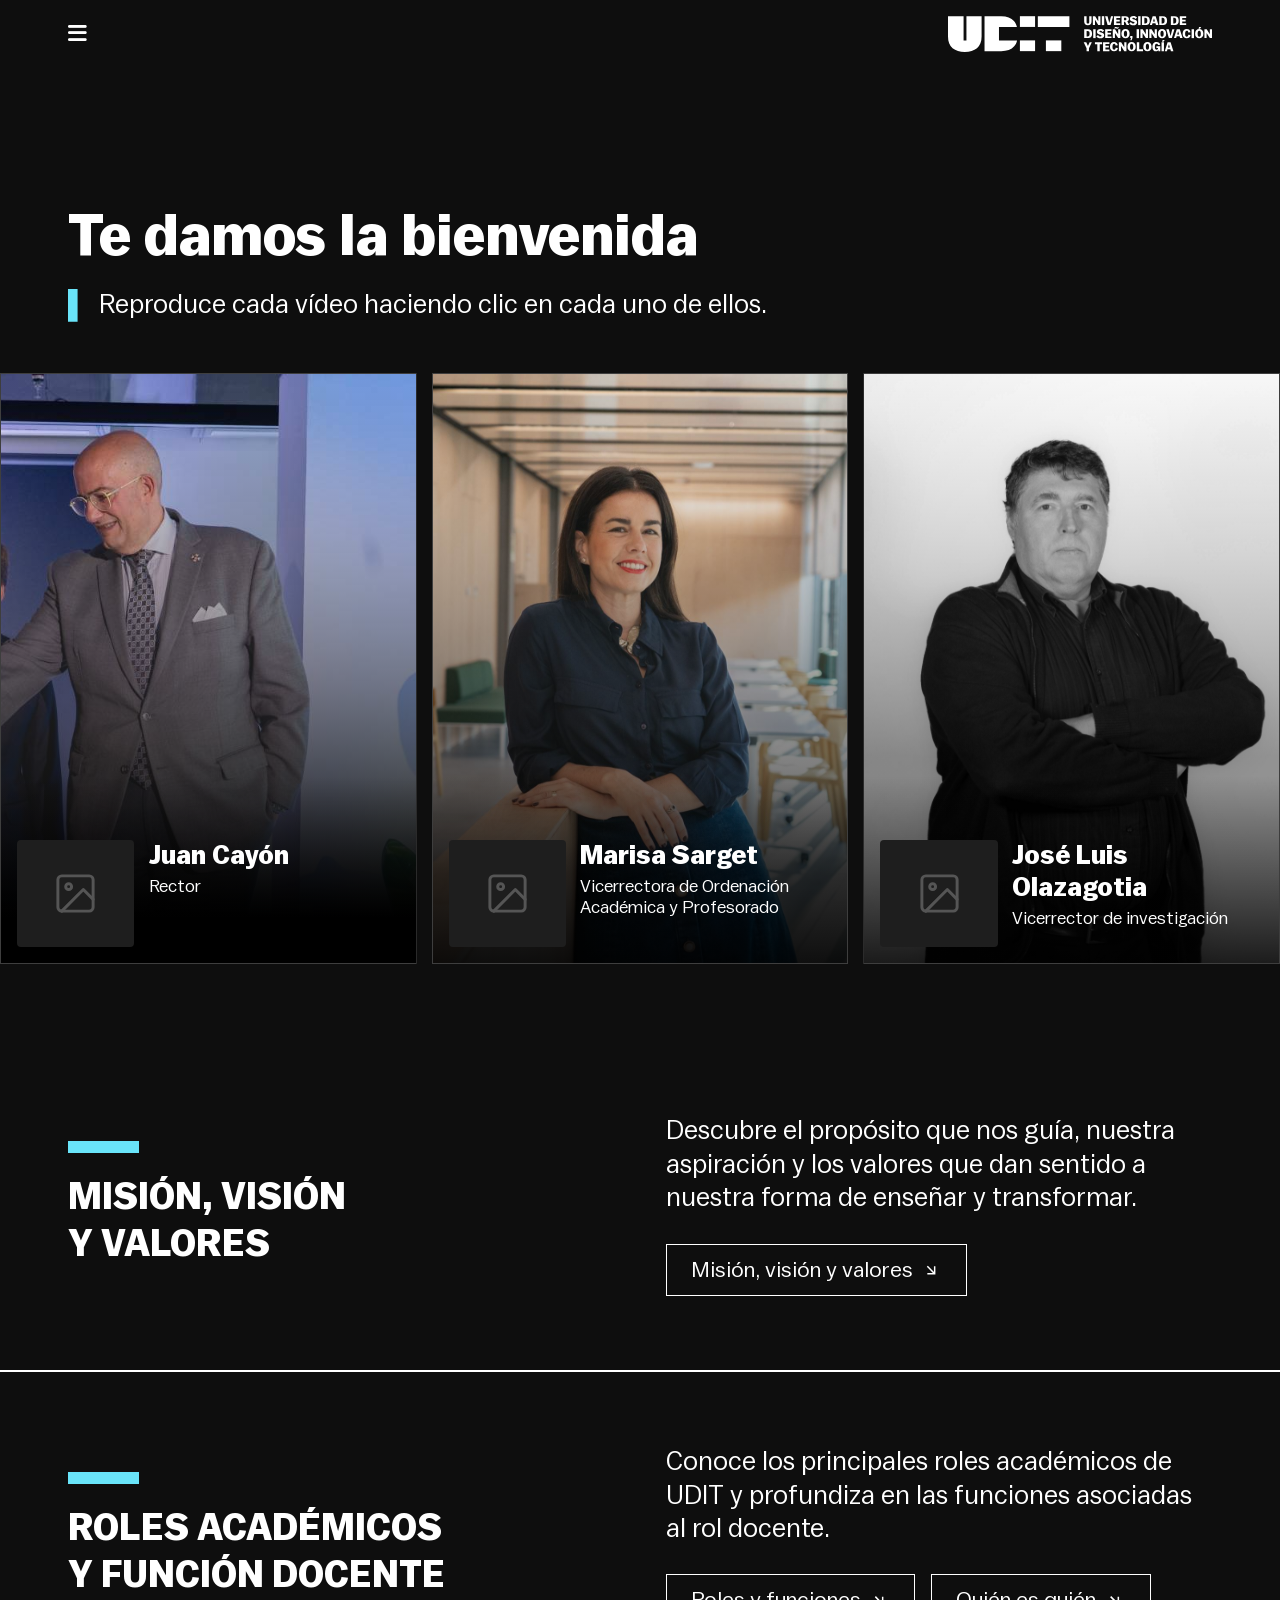
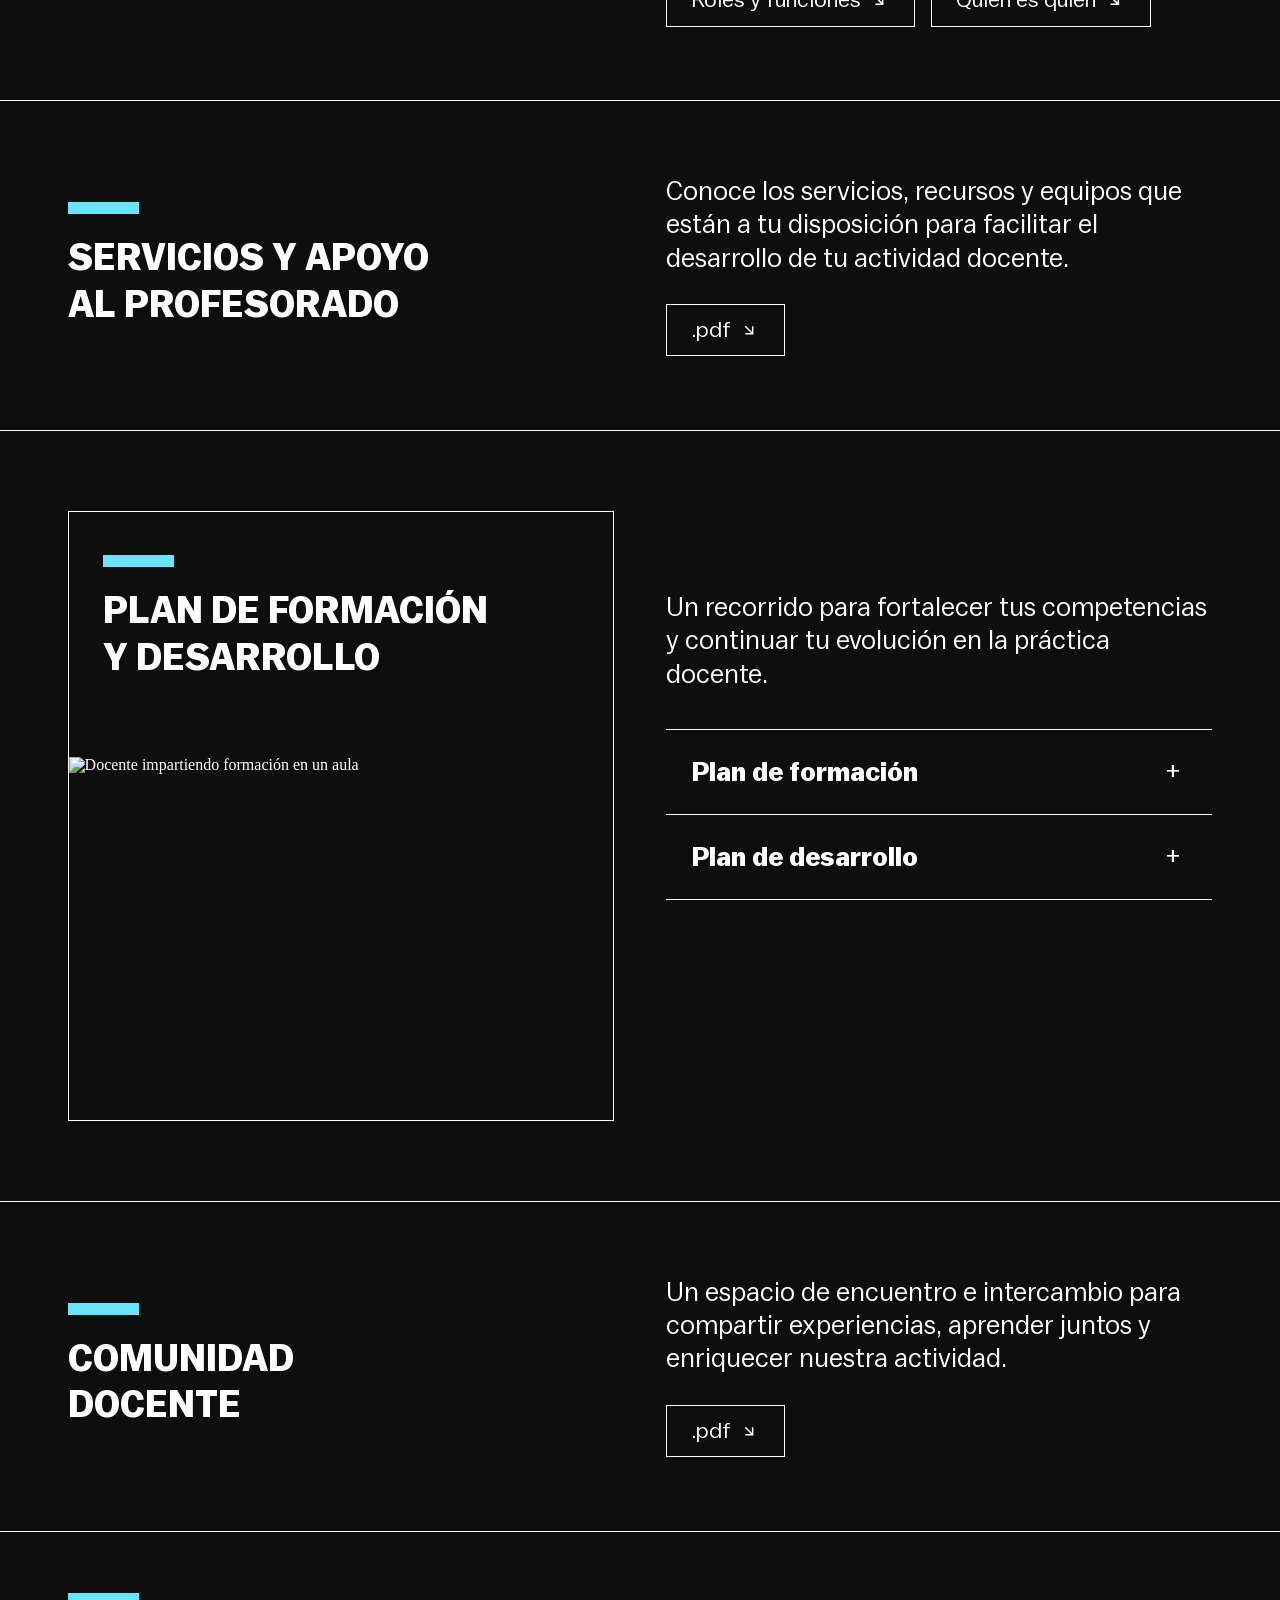
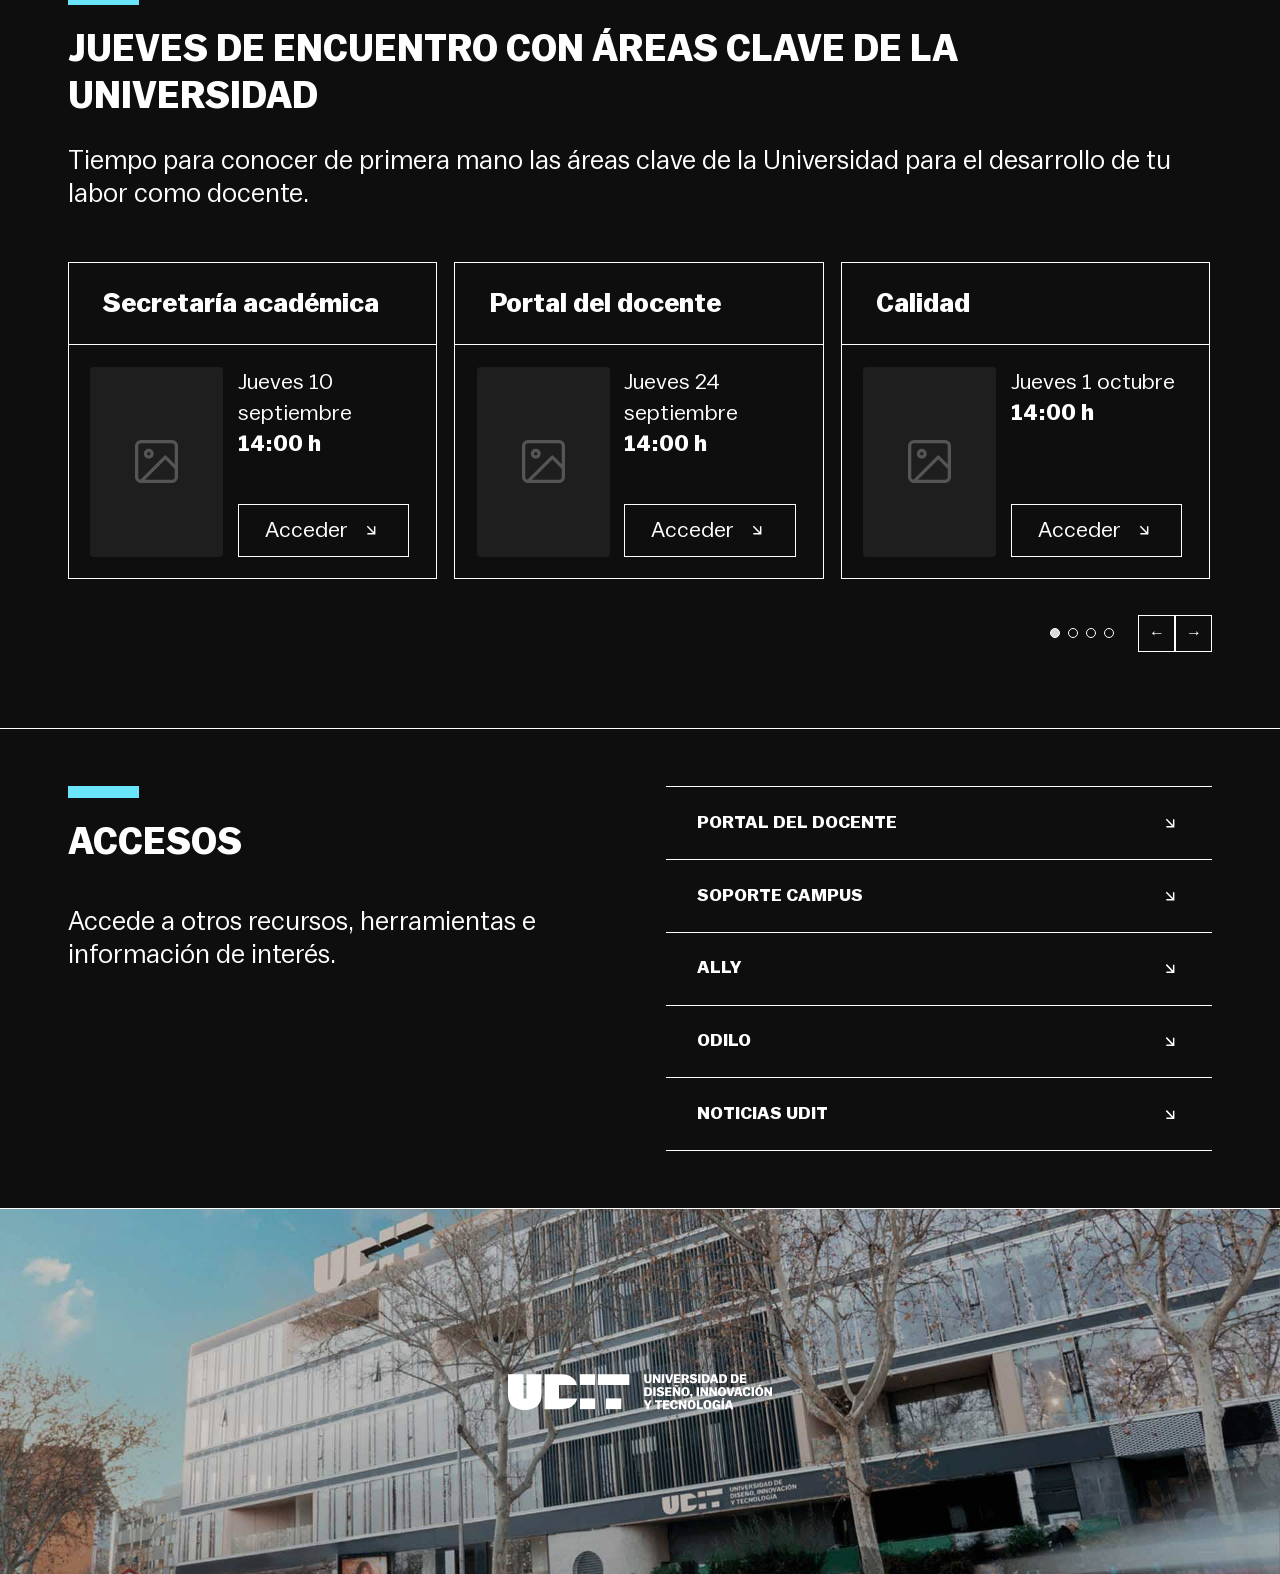
==== Home/index.html @ 4150075e "Actualizar enlace de Suite Creativa en Plan de Formacion" ====
<!DOCTYPE html>
<html lang="es">
<head>
  <meta charset="utf-8" />
  <meta name="viewport" content="width=device-width, initial-scale=1" />
  <title>Welcome Pack</title>
  <link rel="stylesheet" href="../Recursos/CSS/global.css" />
  <link rel="stylesheet" href="style.css" />
  <link rel="stylesheet" href="https://cdnjs.cloudflare.com/ajax/libs/font-awesome/6.5.0/css/all.min.css" />
</head>
<body>

  <!-- ═══════════════════════════════════════════════════════
       MENÚ HAMBURGUESA — overlay dropdown desde arriba
  ════════════════════════════════════════════════════════ -->
  <div class="site-nav-wrap" id="site-nav-wrap" aria-hidden="true">
    <nav class="site-nav" aria-label="Menú principal">

      <div class="site-nav__bar">
        <img src="../Recursos/Imagenes/LogoUDIT_Menu.svg" alt="UDIT" class="site-nav__bar-logo" />
        <button class="site-nav__close" aria-label="Cerrar menú">
          <svg width="18" height="18" viewBox="0 0 18 18" fill="none" aria-hidden="true">
            <path d="M1 1L17 17M17 1L1 17" stroke="currentColor" stroke-width="2" stroke-linecap="round"/>
          </svg>
        </button>
      </div>

      <div class="site-nav__cols">

        <!-- Columna 1: Bienvenida -->
        <div class="site-nav__col">
          <a class="site-nav__hero-link" href="#bienvenida">
            <span>Bienvenida</span>
            <img src="../Recursos/Imagenes/FlechaNegra.svg" alt="" aria-hidden="true" class="site-nav__arrow" />
          </a>
        </div>

        <!-- Columna 2: Funciones + Servicios -->
        <div class="site-nav__col">
          <a class="site-nav__link" href="#funciones">
            <span>Roles académicos y función docente</span>
            <img src="../Recursos/Imagenes/FlechaNegra.svg" alt="" aria-hidden="true" class="site-nav__arrow" />
          </a>
          <hr class="site-nav__rule" />
          <a class="site-nav__link" href="#servicios">
            <span>Servicios y apoyo al profesorado</span>
            <img src="../Recursos/Imagenes/FlechaNegra.svg" alt="" aria-hidden="true" class="site-nav__arrow" />
          </a>
        </div>

        <!-- Columna 3: Jueves + Accesos + Comunidad -->
        <div class="site-nav__col">
          <a class="site-nav__link" href="#jueves">
            <span>Jueves de encuentro con áreas clave de la universidad</span>
            <img src="../Recursos/Imagenes/FlechaNegra.svg" alt="" aria-hidden="true" class="site-nav__arrow" />
          </a>
          <hr class="site-nav__rule" />
          <a class="site-nav__link" href="#accesos">
            <span>Accesos</span>
            <img src="../Recursos/Imagenes/FlechaNegra.svg" alt="" aria-hidden="true" class="site-nav__arrow" />
          </a>
          <hr class="site-nav__rule" />
          <a class="site-nav__link" href="#comunidad">
            <span>Comunidad docente</span>
            <img src="../Recursos/Imagenes/FlechaNegra.svg" alt="" aria-hidden="true" class="site-nav__arrow" />
          </a>
        </div>

        <!-- Columna 4: Plan de formación y desarrollo (más ancha, 2 sub-columnas) -->
        <div class="site-nav__col site-nav__col--plan">
          <a class="site-nav__plan-title" href="#plan">
            <span>Plan de formación y desarrollo</span>
            <img src="../Recursos/Imagenes/FlechaNegra.svg" alt="" aria-hidden="true" class="site-nav__arrow site-nav__plan-arrow" />
          </a>
          <div class="site-nav__plan-grid">
            <div class="site-nav__plan-col">
              <p class="site-nav__plan-heading">Plan de Formación</p>
              <div class="site-nav__plan-items">
                <a class="site-nav__plan-link" href="#plan" data-accordion="panel-formacion">
                  <span>01/ Blackboard Academy</span>
                  <img src="../Recursos/Imagenes/FlechaNegra.svg" alt="" aria-hidden="true" class="site-nav__arrow" />
                </a>
                <hr class="site-nav__rule" />
                <a class="site-nav__plan-link" href="#plan" data-accordion="panel-formacion">
                  <span>02/ Suite Creativa de diseño digital</span>
                  <img src="../Recursos/Imagenes/FlechaNegra.svg" alt="" aria-hidden="true" class="site-nav__arrow" />
                </a>
                <hr class="site-nav__rule" />
                <a class="site-nav__plan-link" href="#plan" data-accordion="panel-formacion">
                  <span>03/ IA para docentes UDIT</span>
                  <img src="../Recursos/Imagenes/FlechaNegra.svg" alt="" aria-hidden="true" class="site-nav__arrow" />
                </a>
              </div>
            </div>
            <div class="site-nav__plan-col">
              <p class="site-nav__plan-heading">Plan de desarrollo</p>
              <div class="site-nav__plan-items">
                <a class="site-nav__plan-link" href="#plan" data-accordion="panel-desarrollo">
                  <span>01/ Plan coaching</span>
                  <img src="../Recursos/Imagenes/FlechaNegra.svg" alt="" aria-hidden="true" class="site-nav__arrow" />
                </a>
                <hr class="site-nav__rule" />
              </div>
            </div>
          </div>
        </div>

      </div><!-- /.site-nav__cols -->
    </nav>
    <div class="site-nav__scrim" id="site-nav-scrim"></div>
  </div>

  <!-- ═══════════════════════════════════════════════════════
       HEADER
  ════════════════════════════════════════════════════════ -->
  <header class="site-header" id="bienvenida">
    <div class="container">

      <div class="site-header__topbar">
        <button class="hamburger" aria-label="Abrir menú">
          <i class="fa-solid fa-bars" aria-hidden="true"></i>
        </button>
        <img class="site-header__logo"
             src="../Recursos/Imagenes/LogoUDIT_Home.svg"
             alt="Logo UDIT Innovación" />
      </div>

      <div class="site-header__hero">
        <h1 class="site-header__title">
          <span class="hero-mask"><span class="hero-word">Te</span></span>
          <span class="hero-mask"><span class="hero-word">damos</span></span>
          <span class="hero-mask"><span class="hero-word">la</span></span>
          <span class="hero-mask"><span class="hero-word">bienvenida</span></span>
        </h1>
        <div class="site-header__subtitle-row">
          <span class="accent-bar-v" aria-hidden="true"></span>
          <p class="site-header__subtitle">Reproduce cada vídeo haciendo clic en cada uno de ellos.</p>
        </div>
      </div>

      <div class="videos-grid">

        <a class="video-card" href="../Video/JuanCayon/index.html">
          <div class="video-card__media">
            <img src="../Recursos/Imagenes/Imagen_JuanCayon.svg" alt="Vídeo de Juan Cayón, Rector" />
          </div>
          <div class="video-card__info">
            <div class="video-card__thumb" aria-hidden="true">
              <video class="video-card__thumb-video" src="../Video/VideoPlaceholder.mp4" muted preload="none" loop></video>
            </div>
            <div class="video-card__meta">
              <p class="video-card__name">Juan Cayón</p>
              <p class="video-card__role">Rector</p>
            </div>
          </div>
        </a>

        <a class="video-card" href="../Video/MarisaSarget/index.html">
          <div class="video-card__media">
            <img src="../Recursos/Imagenes/Imagen_MarisaSarget.svg" alt="Vídeo de Marisa Sarget, Vicerrectora de Ordenación Académica y Profesorado" />
          </div>
          <div class="video-card__info">
            <div class="video-card__thumb" aria-hidden="true">
              <video class="video-card__thumb-video" src="../Video/VideoPlaceholder.mp4" muted preload="none" loop></video>
            </div>
            <div class="video-card__meta">
              <p class="video-card__name">Marisa Sarget</p>
              <p class="video-card__role">Vicerrectora de Ordenación Académica y Profesorado</p>
            </div>
          </div>
        </a>

        <a class="video-card" href="../Video/JoseLuisO/index.html">
          <div class="video-card__media">
            <img src="../Recursos/Imagenes/Imagen_JoseLuisOlazagotia.svg" alt="Vídeo de José Luis Olazagotia, Vicerrector de investigación" />
          </div>
          <div class="video-card__info">
            <div class="video-card__thumb" aria-hidden="true">
              <video class="video-card__thumb-video" src="../Video/VideoPlaceholder.mp4" muted preload="none" loop></video>
            </div>
            <div class="video-card__meta">
              <p class="video-card__name">José Luis Olazagotia</p>
              <p class="video-card__role">Vicerrector de investigación</p>
            </div>
          </div>
        </a>

      </div>
    </div>
  </header>

  <!-- ═══════════════════════════════════════════════════════
       MAIN
  ════════════════════════════════════════════════════════ -->
  <main>

    <!-- MISIÓN, VISIÓN Y VALORES -->
    <section class="section-row section-mision" id="mision" aria-labelledby="mision-title">
      <div class="container section-row__inner">
        <div class="section-row__left">
          <span class="accent-bar" aria-hidden="true"></span>
          <h2 class="section-title" id="mision-title">MISIÓN, VISIÓN<br>Y VALORES</h2>
        </div>
        <div class="section-row__right">
          <p class="section-text">Descubre el propósito que nos guía, nuestra aspiración y los valores que dan sentido a nuestra forma de enseñar y transformar.</p>
          <a href="../Recursos/PDF/PLAN ESTRATEGICO UDIT 2023-2028_COM.pdf" class="btn-pdf" target="_blank" rel="noopener noreferrer" aria-label="Misión, visión y valores">
            Misión, visión y valores
            <img src="../Recursos/Imagenes/FlechaBlanca.svg" alt="" aria-hidden="true" class="btn-arrow" />
          </a>
        </div>
      </div>
    </section>

    <!-- FUNCIONES DE LOS DOCENTES -->
    <section class="section-row section-funciones" id="funciones" aria-labelledby="funciones-title">
      <div class="container section-row__inner">
        <div class="section-row__left">
          <span class="accent-bar" aria-hidden="true"></span>
          <h2 class="section-title" id="funciones-title">ROLES ACADÉMICOS<br>Y FUNCIÓN DOCENTE</h2>
        </div>
        <div class="section-row__right">
          <p class="section-text">Conoce los principales roles académicos de UDIT y profundiza en las funciones asociadas al rol docente.</p>
          <div class="section-row__btn-group">
            <a class="btn-pdf" href="#" target="_blank" rel="noopener noreferrer" aria-label="Roles y funciones">
              Roles y funciones
              <img src="../Recursos/Imagenes/FlechaBlanca.svg" alt="" aria-hidden="true" class="btn-arrow" />
            </a>
            <a class="btn-pdf" href="../Recursos/PDF/Quien es quien.pdf" target="_blank" rel="noopener noreferrer" aria-label="Quién es quién">
              Quién es quién
              <img src="../Recursos/Imagenes/FlechaBlanca.svg" alt="" aria-hidden="true" class="btn-arrow" />
            </a>
          </div>
        </div>
        <div class="section-row__icon section-row__icon--funciones" aria-hidden="true"></div>
      </div>
    </section>

    <!-- SERVICIOS Y APOYO AL PROFESORADO -->
    <section class="section-row" id="servicios" aria-labelledby="servicios-title">
      <div class="container section-row__inner">
        <div class="section-row__left">
          <span class="accent-bar" aria-hidden="true"></span>
          <h2 class="section-title" id="servicios-title">SERVICIOS Y APOYO<br>AL PROFESORADO</h2>
        </div>
        <div class="section-row__right">
          <p class="section-text">Conoce los servicios, recursos y equipos que están a tu disposición para facilitar el desarrollo de tu actividad docente.</p>
          <a class="btn-pdf" href="#" aria-label="Descargar PDF: Servicios y apoyo al profesorado">
            .pdf
            <img src="../Recursos/Imagenes/FlechaBlanca.svg" alt="" aria-hidden="true" class="btn-arrow" />
          </a>
        </div>
        <div class="section-row__icon section-row__icon--servicios" aria-hidden="true"></div>
      </div>
    </section>

    <!-- PLAN DE FORMACIÓN Y DESARROLLO -->
    <section class="section-plan" id="plan" aria-labelledby="plan-title">
      <div class="container section-plan__inner">

        <div class="section-plan__card">
          <span class="accent-bar" aria-hidden="true"></span>
          <h2 class="section-title" id="plan-title">PLAN DE FORMACIÓN<br>Y DESARROLLO</h2>
          <img src="../Recursos/Imagenes/Imagen_PlanFormacionDesarrollo.svg" alt="Docente impartiendo formación en un aula" />
        </div>

        <div class="section-plan__content">
          <p class="section-text">Un recorrido para fortalecer tus competencias y continuar tu evolución en la práctica docente.</p>
          <div class="accordion">
            <hr class="accordion__rule" />
            <button class="accordion__item" type="button" aria-expanded="false" aria-controls="panel-formacion">
              <span>Plan de formación</span>
              <span class="accordion__icon" aria-hidden="true"></span>
            </button>
            <div class="accordion__panel" id="panel-formacion" aria-hidden="true">
              <div class="accordion__panel-inner">
                <ul class="accordion__list">
                  <a href="https://online.udit.es/ultra/organizations/_3112_1/outline" class="accordion__list-item" target="_blank" rel="noopener noreferrer">
                    <span class="accordion__label"><span class="accordion__num">01/</span><span>Blackboard Academy</span></span>
                    <img src="../Recursos/Imagenes/FlechaBlanca.svg" alt="" aria-hidden="true" class="btn-arrow" />
                  </a>
                  <a href="https://online.udit.es/ultra/courses/_3113_1/outline" class="accordion__list-item" target="_blank" rel="noopener noreferrer">
                    <span class="accordion__label"><span class="accordion__num">02/</span><span>Suite Creativa de diseño digital</span></span>
                    <img src="../Recursos/Imagenes/FlechaBlanca.svg" alt="" aria-hidden="true" class="btn-arrow" />
                  </a>
                  <a href="https://online.udit.es/ultra/courses/_3114_1/outline" class="accordion__list-item" target="_blank" rel="noopener noreferrer">
                    <span class="accordion__label"><span class="accordion__num">03/</span><span>IA para docentes UDIT</span></span>
                    <img src="../Recursos/Imagenes/FlechaBlanca.svg" alt="" aria-hidden="true" class="btn-arrow" />
                  </a>
                </ul>
              </div>
            </div>
            <hr class="accordion__rule" />
            <button class="accordion__item" type="button" aria-expanded="false" aria-controls="panel-desarrollo">
              <span>Plan de desarrollo</span>
              <span class="accordion__icon" aria-hidden="true"></span>
            </button>
            <div class="accordion__panel" id="panel-desarrollo" aria-hidden="true">
              <div class="accordion__panel-inner">
                <ul class="accordion__list">
                  <li class="accordion__list-item">
                    <span class="accordion__label"><span class="accordion__num">01/</span><span>Programa de coaching</span></span>
                    <img src="../Recursos/Imagenes/FlechaBlanca.svg" alt="" aria-hidden="true" class="btn-arrow" />
                  </li>
                </ul>
              </div>
            </div>
            <hr class="accordion__rule" />
          </div>
        </div>

      </div>
    </section>

    <!-- COMUNIDAD DOCENTE -->
    <section class="section-row section-comunidad" id="comunidad" aria-labelledby="comunidad-title">
      <div class="container section-row__inner">
        <div class="section-row__left">
          <span class="accent-bar" aria-hidden="true"></span>
          <h2 class="section-title" id="comunidad-title">COMUNIDAD<br>DOCENTE</h2>
        </div>
        <div class="section-row__right">
          <p class="section-text">Un espacio de encuentro e intercambio para compartir experiencias, aprender juntos y enriquecer nuestra actividad.</p>
          <a class="btn-pdf" href="#" aria-label="Descargar PDF: Comunidad docente">
            .pdf
            <img src="../Recursos/Imagenes/FlechaBlanca.svg" alt="" aria-hidden="true" class="btn-arrow" />
          </a>
        </div>
        <div class="section-row__icon section-row__icon--comunidad" aria-hidden="true"></div>
      </div>
    </section>

    <!-- JUEVES DE ENCUENTRO -->
    <section class="section-jueves" id="jueves" aria-labelledby="jueves-title">
      <div class="container">
        <span class="accent-bar" aria-hidden="true"></span>
        <h2 class="section-title section-jueves__title" id="jueves-title">
          JUEVES DE ENCUENTRO CON ÁREAS CLAVE DE LA UNIVERSIDAD
        </h2>
        <p class="section-text section-jueves__desc">Tiempo para conocer de primera mano las áreas clave de la Universidad para el desarrollo de tu labor como docente.</p>

        <div class="carousel" role="region" aria-label="Sesiones Jueves de Encuentro">
          <div class="carousel__track">

            <article class="jueves-card" aria-labelledby="secretaria-title">
              <h3 class="jueves-card__name" id="secretaria-title">Secretaría académica</h3>
              <hr class="jueves-card__rule" />
              <div class="jueves-card__body">
                <div class="jueves-card__thumb jueves-card__thumb--secretaria" aria-hidden="true"></div>
                <div class="jueves-card__details">
                  <p class="jueves-card__date"><span>Jueves 10 septiembre</span><br /><strong>14:00 h</strong></p>
                  <a class="jueves-card__btn" href="#" aria-label="Acceder: Secretaría académica, Jueves 10 Septiembre 14.00h">Acceder <img src="../Recursos/Imagenes/FlechaBlanca.svg" alt="" aria-hidden="true" class="btn-arrow" /></a>
                </div>
              </div>
            </article>

            <article class="jueves-card" aria-labelledby="portal-title">
              <h3 class="jueves-card__name" id="portal-title">Portal del docente</h3>
              <hr class="jueves-card__rule" />
              <div class="jueves-card__body">
                <div class="jueves-card__thumb jueves-card__thumb--portal" aria-hidden="true"></div>
                <div class="jueves-card__details">
                  <p class="jueves-card__date"><span>Jueves 24 septiembre</span><br /><strong>14:00 h</strong></p>
                  <a class="jueves-card__btn" href="#" aria-label="Acceder: Portal del docente, Jueves 24 Septiembre 14.00h">Acceder <img src="../Recursos/Imagenes/FlechaBlanca.svg" alt="" aria-hidden="true" class="btn-arrow" /></a>
                </div>
              </div>
            </article>

            <article class="jueves-card" aria-labelledby="calidad-title">
              <h3 class="jueves-card__name" id="calidad-title">Calidad</h3>
              <hr class="jueves-card__rule" />
              <div class="jueves-card__body">
                <div class="jueves-card__thumb jueves-card__thumb--calidad" aria-hidden="true"></div>
                <div class="jueves-card__details">
                  <p class="jueves-card__date"><span>Jueves 1 octubre</span><br /><strong>14:00 h</strong></p>
                  <a class="jueves-card__btn" href="#" aria-label="Acceder: Calidad, Jueves 1 Octubre 14.00h">Acceder <img src="../Recursos/Imagenes/FlechaBlanca.svg" alt="" aria-hidden="true" class="btn-arrow" /></a>
                </div>
              </div>
            </article>

            <article class="jueves-card" aria-labelledby="informatica-title">
              <h3 class="jueves-card__name" id="informatica-title">Informática</h3>
              <hr class="jueves-card__rule" />
              <div class="jueves-card__body">
                <div class="jueves-card__thumb jueves-card__thumb--informatica" aria-hidden="true"></div>
                <div class="jueves-card__details">
                  <p class="jueves-card__date"><span>Jueves 15 octubre</span><br /><strong>14:00 h</strong></p>
                  <a class="jueves-card__btn" href="#" aria-label="Acceder: Informática, Jueves 15 Octubre 14.00h">Acceder <img src="../Recursos/Imagenes/FlechaBlanca.svg" alt="" aria-hidden="true" class="btn-arrow" /></a>
                </div>
              </div>
            </article>

            <article class="jueves-card" aria-labelledby="rrhh-title">
              <h3 class="jueves-card__name" id="rrhh-title">Recursos humanos</h3>
              <hr class="jueves-card__rule" />
              <div class="jueves-card__body">
                <div class="jueves-card__thumb jueves-card__thumb--rrhh" aria-hidden="true"></div>
                <div class="jueves-card__details">
                  <p class="jueves-card__date"><span>Jueves 29 octubre</span><br /><strong>14:00 h</strong></p>
                  <a class="jueves-card__btn" href="#" aria-label="Acceder: Recursos humanos, Jueves 29 Octubre 14.00h">Acceder <img src="../Recursos/Imagenes/FlechaBlanca.svg" alt="" aria-hidden="true" class="btn-arrow" /></a>
                </div>
              </div>
            </article>

          </div>

          <div class="carousel__footer">
            <div class="carousel__dots" role="tablist" aria-label="Diapositivas">
              <button type="button" role="tab" aria-selected="true"  aria-label="Diapositiva 1" class="carousel__dot carousel__dot--active"></button>
              <button type="button" role="tab" aria-selected="false" aria-label="Diapositiva 2" class="carousel__dot"></button>
              <button type="button" role="tab" aria-selected="false" aria-label="Diapositiva 3" class="carousel__dot"></button>
              <button type="button" role="tab" aria-selected="false" aria-label="Diapositiva 4" class="carousel__dot"></button>
            </div>
            <div class="carousel__arrows">
              <button type="button" aria-label="Anterior" class="carousel__arrow">←</button>
              <button type="button" aria-label="Siguiente" class="carousel__arrow">→</button>
            </div>
          </div>
        </div>

      </div>
    </section>

    <!-- ACCESOS -->
    <section class="section-accesos" id="accesos" aria-labelledby="accesos-title">
      <div class="container section-accesos__inner">
        <div class="section-accesos__left">
          <span class="accent-bar" aria-hidden="true"></span>
          <h2 class="section-title" id="accesos-title">ACCESOS</h2>
          <p class="section-text">Accede a otros recursos, herramientas e información de interés.</p>
        </div>
        <nav class="accesos-list" aria-label="Accesos rápidos">
          <a href="https://profesores.udit.es" class="acceso-link" target="_blank" rel="noopener noreferrer">PORTAL DEL DOCENTE <img src="../Recursos/Imagenes/FlechaBlanca.svg" alt="" aria-hidden="true" class="btn-arrow" /></a>
          <a href="mailto:soporte.campusvirtual@udit.es" class="acceso-link">SOPORTE CAMPUS <img src="../Recursos/Imagenes/FlechaBlanca.svg" alt="" aria-hidden="true" class="btn-arrow" /></a>
          <a href="https://www.figma.com/proto/Xz0gZXZUjPGkBxDX1yVwAs/Ally?page-id=0%3A1&node-id=0-17&viewport=369%2C-291%2C0.12&t=ZeZCAEghGPAYf5Iy-1&scaling=scale-down&content-scaling=fixed&starting-point-node-id=0%3A17" class="acceso-link" target="_blank" rel="noopener noreferrer">ALLY <img src="../Recursos/Imagenes/FlechaBlanca.svg" alt="" aria-hidden="true" class="btn-arrow" /></a>
          <a href="https://odilo.udit.es/" class="acceso-link" target="_blank" rel="noopener noreferrer">ODILO <img src="../Recursos/Imagenes/FlechaBlanca.svg" alt="" aria-hidden="true" class="btn-arrow" /></a>
          <a href="https://www.udit.es/listado-de-noticias/" class="acceso-link" target="_blank" rel="noopener noreferrer">NOTICIAS UDIT <img src="../Recursos/Imagenes/FlechaBlanca.svg" alt="" aria-hidden="true" class="btn-arrow" /></a>
        </nav>
      </div>
    </section>

  </main>

  <!-- ═══════════════════════════════════════════════════════
       FOOTER
  ════════════════════════════════════════════════════════ -->
  <footer class="site-footer">
    <img class="site-footer__bg" src="../Recursos/Imagenes/Imagen_Footer.svg" alt="" aria-hidden="true" />
    <img class="site-footer__logo"
         src="../Recursos/Imagenes/LogoUDIT_Home.svg"
         alt="Logo UDIT Innovación" />
  </footer>


  <script>
    (function () {
      var carousel = document.querySelector('.carousel');
      if (!carousel) return;

      var track   = carousel.querySelector('.carousel__track');
      var cards   = Array.from(carousel.querySelectorAll('.jueves-card'));
      var prevBtn = carousel.querySelector('.carousel__arrow[aria-label="Anterior"]');
      var nextBtn = carousel.querySelector('.carousel__arrow[aria-label="Siguiente"]');
      var dots    = Array.from(carousel.querySelectorAll('.carousel__dot'));

      var currentIndex = 0;

      function cardWidth()    { return cards[0].offsetWidth; }
      function gapSize()      { return parseInt(getComputedStyle(track).columnGap) || 17; }
      function visibleCount() {
        var tw = carousel.offsetWidth;
        var cw = cardWidth();
        var g  = gapSize();
        return Math.max(1, Math.floor((tw + g) / (cw + g)));
      }
      function maxIndex() { return Math.max(0, cards.length - visibleCount()); }

      function goTo(index) {
        var max = maxIndex();
        currentIndex = index < 0 ? 0 : index > max ? max : index;
        track.style.transform = 'translateX(-' + (currentIndex * (cardWidth() + gapSize())) + 'px)';

        dots.forEach(function (dot, i) {
          var active = i === currentIndex;
          dot.classList.toggle('carousel__dot--active', active);
          dot.setAttribute('aria-selected', active ? 'true' : 'false');
        });

        prevBtn.disabled = currentIndex <= 0;
        nextBtn.disabled = currentIndex >= maxIndex();
      }

      prevBtn.addEventListener('click', function () { goTo(currentIndex - 1); });
      nextBtn.addEventListener('click', function () { goTo(currentIndex + 1); });
      dots.forEach(function (dot, i) { dot.addEventListener('click', function () { goTo(i); }); });

      var resizeTimer;
      window.addEventListener('resize', function () {
        clearTimeout(resizeTimer);
        resizeTimer = setTimeout(function () { goTo(Math.min(currentIndex, maxIndex())); }, 100);
      });

      goTo(0);
    })();

    // ── Menú hamburguesa ──────────────────────────────────────
    (function () {
      var wrap      = document.getElementById('site-nav-wrap');
      var hamburger = document.querySelector('.hamburger');
      var closeBtn  = wrap.querySelector('.site-nav__close');
      var scrim     = document.getElementById('site-nav-scrim');

      function openMenu() {
        wrap.classList.add('is-open');
        wrap.setAttribute('aria-hidden', 'false');
        hamburger.setAttribute('aria-expanded', 'true');
        document.body.style.overflow = 'hidden';
        closeBtn.focus();
      }

      function closeMenu() {
        wrap.classList.remove('is-open');
        wrap.setAttribute('aria-hidden', 'true');
        hamburger.setAttribute('aria-expanded', 'false');
        document.body.style.overflow = '';
        hamburger.focus();
      }

      hamburger.addEventListener('click', openMenu);
      closeBtn.addEventListener('click', closeMenu);
      scrim.addEventListener('click', closeMenu);

      document.addEventListener('keydown', function (e) {
        if (e.key === 'Escape' && wrap.classList.contains('is-open')) closeMenu();
      });

      var navLinks = wrap.querySelectorAll('a[href^="#"]');
      navLinks.forEach(function (link) {
        link.addEventListener('click', function (e) {
          var target = document.querySelector(this.getAttribute('href'));
          var accordionId = this.getAttribute('data-accordion');
          if (target) {
            e.preventDefault();
            closeMenu();
            setTimeout(function () {
              target.scrollIntoView({ behavior: 'smooth' });
              if (accordionId) {
                var panel = document.getElementById(accordionId);
                var btn = document.querySelector('[aria-controls="' + accordionId + '"]');
                if (btn && panel) {
                  btn.setAttribute('aria-expanded', 'true');
                  panel.setAttribute('aria-hidden', 'false');
                }
              }
            }, 420);
          }
        });
      });
    })();

    // ── Acordeón ───────────────────────────────────────────────
    (function () {
      var btns = document.querySelectorAll('.accordion__item');
      btns.forEach(function (btn) {
        btn.addEventListener('click', function () {
          var expanded = btn.getAttribute('aria-expanded') === 'true';
          var panel = document.getElementById(btn.getAttribute('aria-controls'));
          btn.setAttribute('aria-expanded', expanded ? 'false' : 'true');
          panel.setAttribute('aria-hidden', expanded ? 'true' : 'false');
        });
      });
    })();

    // ── Scroll reveal — secciones ─────────────────────────────
    (function () {
      var targets = document.querySelectorAll('.section-row, .section-plan, .section-jueves, .section-accesos');

      if (!('IntersectionObserver' in window)) {
        targets.forEach(function (el) { el.classList.add('is-visible'); });
        return;
      }

      var observer = new IntersectionObserver(function (entries) {
        entries.forEach(function (entry) {
          if (entry.isIntersecting) {
            entry.target.classList.add('is-visible');
            observer.unobserve(entry.target);
          }
        });
      }, { threshold: 0.35 });

      targets.forEach(function (el) { observer.observe(el); });
    })();

    // ── Topbar: ocultar al bajar, mostrar al subir ─────────────
    (function () {
      var topbar = document.querySelector('.site-header__topbar');
      var lastY  = 0;
      var THRESHOLD = 8;

      window.addEventListener('scroll', function () {
        var y = window.scrollY;

        if (y <= 0) {
          topbar.classList.remove('is-hidden', 'is-scrolled');
        } else if (y > lastY + THRESHOLD) {
          topbar.classList.add('is-hidden', 'is-scrolled');
        } else if (y < lastY - THRESHOLD) {
          topbar.classList.remove('is-hidden');
          topbar.classList.add('is-scrolled');
        }

        lastY = y;
      }, { passive: true });
    })();

    // ── Video preview en thumbs al hover ────────────────────────
    (function () {
      document.querySelectorAll('.video-card').forEach(function (card) {
        var video = card.querySelector('.video-card__thumb-video');
        if (!video) return;
        card.addEventListener('mouseenter', function () {
          video.play();
        });
        card.addEventListener('mouseleave', function () {
          video.pause();
          video.currentTime = 0;
        });
      });
    })();
  </script>
</body>
</html>
---- Recursos/CSS/global.css ----
/* ─── RESET ──────────────────────────────────────────────────── */
html, body, div, span, h1, h2, h3, h4, h5, h6, p, blockquote,
a, abbr, address, img, ins, kbd, q, s, samp, small, strong,
sub, sup, b, u, i, center, dl, dt, dd, ol, ul, li,
fieldset, form, label, legend, table, caption,
tbody, tfoot, thead, tr, th, td,
article, aside, canvas, details, embed, figure, figcaption,
footer, header, hgroup, menu, nav, output, section, summary,
time, mark, audio, video {
  margin: 0;
  padding: 0;
  border: 0;
  font-size: 100%;
  font: inherit;
  vertical-align: baseline;
}

article, aside, details, figcaption, figure,
footer, header, hgroup, menu, nav, section {
  display: block;
}

body { line-height: 1; }
ol, ul { list-style: none; }
blockquote, q { quotes: none; }
blockquote::before, blockquote::after,
q::before, q::after { content: ''; content: none; }
table { border-collapse: collapse; border-spacing: 0; }

/* ─── BASE ───────────────────────────────────────────────────── */
*, *::before, *::after {
  box-sizing: border-box;
  -webkit-font-smoothing: antialiased;
  -moz-osx-font-smoothing: grayscale;
}

html, body {
  margin: 0;
  min-height: 100%;
}

a { text-decoration: none; }

button:focus-visible {
  outline: 2px solid #4a90e2;
}

/* ─── TIPOGRAFÍAS ────────────────────────────────────────────── */
@font-face {
  font-family: 'Balto';
  src: url('../Fuentes/Balto-Book.woff2') format('woff2');
  font-weight: 400;
  font-style: normal;
  font-display: swap;
}

@font-face {
  font-family: 'Balto';
  src: url('../Fuentes/Balto-Bold.woff2') format('woff2');
  font-weight: 700;
  font-style: normal;
  font-display: swap;
}
---- Home/style.css ----
/* ─── BASE ────────────────────────────────────────────────────────── */
body {
  background-color: #0e0e0e;
  color: #ffffff;
}

/* ─── CONTAINER ──────────────────────────────────────────────────── */
.container {
  width: 100%;
  max-width: 1440px;
  margin: 0 auto;
  padding-left:  clamp(24px, 5.28vw, 76px);
  padding-right: clamp(24px, 5.28vw, 76px);
}

/* ─── ACCENT BARS ────────────────────────────────────────────────── */
/* Horizontal — encima de títulos de sección */
.accent-bar {
  display: block;
  width: 71px;
  height: 12px;
  background-color: #69e4f9;
  margin-bottom: 22px;
}

/* Vertical — al lado del subtítulo del header */
.accent-bar-v {
  display: block;
  width: 10px;
  height: 33px;
  background-color: #69e4f9;
  flex-shrink: 0;
}

/* ─── TIPOGRAFÍA COMPARTIDA ──────────────────────────────────────── */
.section-title {
  font-family: 'Balto', Helvetica, sans-serif;
  font-weight: 700;
  font-size: clamp(24px, 2.92vw, 42px);
  color: #ffffff;
  line-height: 1.25;
}

.section-text {
  font-family: 'Balto', Helvetica, sans-serif;
  font-weight: 400;
  font-size: clamp(16px, 2.08vw, 30px);
  color: #ffffff;
  line-height: 1.25;
}

/* ─── BOTÓN PDF ──────────────────────────────────────────────────── */
.btn-pdf {
  display: inline-flex;
  align-items: center;
  justify-content: center;
  gap: clamp(6px, 0.56vw, 8px);
  padding: 14px 24px;
  border: 1px solid #ffffff;
  color: #ffffff;
  font-family: 'Balto', Helvetica, sans-serif;
  font-weight: 400;
  font-size: clamp(14px, 1.74vw, 25px);
  text-decoration: none;
  white-space: nowrap;
  transition: background-color 0.25s ease, border-color 0.25s ease, color 0.25s ease;
}

.btn-pdf:hover {
  background-color: #69e4f9;
  border-color: #69e4f9;
  color: #000000;
}

/* ─── FLECHA DE BOTÓN (PDF + Jueves cards) ───────────────────────── */
.btn-arrow {
  width: clamp(18px, 1.74vw, 25px);
  height: clamp(18px, 1.74vw, 25px);
  flex-shrink: 0;
  display: block;
}

.btn-pdf:hover .btn-arrow,
.jueves-card__btn:hover .btn-arrow {
  filter: invert(1);
}

.section-row__btn-group {
  display: flex;
  flex-wrap: wrap;
  gap: clamp(12px, 1.25vw, 18px);
}

/* ═══════════════════════════════════════════════════════
   SITE HEADER
════════════════════════════════════════════════════════ */
.site-header {
  padding-top:    clamp(120px, 16vw, 230px);
  padding-bottom: clamp(48px, 5.97vw, 86px);
}

.site-header .container {
  padding-left: 0;
  padding-right: 0;
}

/* Logo + hamburger — fija, se oculta al bajar y aparece al subir */
.site-header__topbar {
  position: fixed;
  top: 0;
  left: 0;
  right: 0;
  z-index: 900;
  display: flex;
  justify-content: space-between;
  align-items: center;
  padding: clamp(12px, 1.25vw, 18px) clamp(24px, 5.28vw, 76px);
  background-color: transparent;
  transition: transform 0.35s cubic-bezier(0.4, 0, 0.2, 1),
              background-color 0.35s ease;
}

.site-header__topbar.is-scrolled { background-color: #0e0e0e; }
.site-header__topbar.is-hidden   { transform: translateY(-100%); }

.hamburger {
  background: none;
  border: none;
  cursor: pointer;
  padding: 0;
  color: #ffffff;
  font-size: clamp(18px, 1.67vw, 24px);
  line-height: 1;
  transition: opacity 0.2s;
}

.hamburger:hover {
  opacity: 0.5;
}

.site-header__logo {
  width: clamp(160px, 20.63vw, 297px);
  height: auto;
  display: block;
}

/* Título y subtítulo */
.site-header__hero {
  margin-bottom: clamp(32px, 4vw, 58px);
}

.site-header__title {
  font-family: 'Balto', Helvetica, sans-serif;
  font-weight: 700;
  font-size: clamp(32px, 4.57vw, 65.8px);
  color: #ffffff;
  line-height: 1.1;
  margin-bottom: clamp(12px, 1.53vw, 22px);
}

.site-header__subtitle-row {
  display: flex;
  align-items: center;
  gap: 21px;
}

.site-header__subtitle {
  font-family: 'Balto', Helvetica, sans-serif;
  font-weight: 400;
  font-size: clamp(16px, 2.08vw, 30px);
  color: #ffffff;
}

/* ═══════════════════════════════════════════════════════
   VÍDEOS GRID
════════════════════════════════════════════════════════ */
.videos-grid {
  display: grid;
  grid-template-columns: repeat(3, 1fr);
  gap: clamp(8px, 1.18vw, 17px);
}

.video-card {
  position: relative;
  display: block;
  overflow: hidden;
  aspect-ratio: 422 / 599;
  text-decoration: none;
  border: 1px solid rgba(255, 255, 255, 0.2);
}

.video-card__media {
  position: absolute;
  inset: 0;
}
.video-card__media img {
  width: 100%;
  height: 100%;
  object-fit: cover;
  object-position: center top;
  display: block;
  transition: transform 0.6s cubic-bezier(0.4, 0, 0.2, 1);
}

.video-card:hover .video-card__media img {
  transform: scale(1.13);
}

/* Info overlay — pegada al fondo */
.video-card__info {
  position: absolute;
  bottom: 0;
  left: 0;
  right: 0;
  display: flex;
  align-items: flex-start;
  gap: clamp(8px, 1.11vw, 16px);
  padding: clamp(40px, 5vw, 72px) clamp(12px, 1.25vw, 18px) clamp(12px, 1.25vw, 18px);
  background: linear-gradient(transparent, rgba(0, 0, 0, 0.8));
}

.video-card__thumb {
  width: clamp(66px, 9.17vw, 132px);
  height: clamp(60px, 8.4vw, 121px);
  flex-shrink: 0;
  border-radius: 4px;
  overflow: hidden;
  background-color: #1e1e1e;
  position: relative;
}

.video-card__thumb::after {
  content: '';
  position: absolute;
  inset: 0;
  background-image: url("data:image/svg+xml,%3Csvg xmlns='http://www.w3.org/2000/svg' viewBox='0 0 24 24' fill='none' stroke='%23555' stroke-width='1.5' stroke-linecap='round' stroke-linejoin='round'%3E%3Crect x='3' y='3' width='18' height='18' rx='2'/%3E%3Ccircle cx='8.5' cy='8.5' r='1.5'/%3E%3Cpath d='M21 15l-5-5L5 21'/%3E%3C/svg%3E");
  background-repeat: no-repeat;
  background-position: center;
  background-size: 40%;
  pointer-events: none;
  transition: opacity 0.3s ease;
  z-index: 1;
}

.video-card:hover .video-card__thumb::after {
  opacity: 0;
}

.video-card__thumb-video {
  position: absolute;
  inset: 0;
  width: 100%;
  height: 100%;
  object-fit: cover;
  display: block;
  opacity: 0;
  transition: opacity 0.3s ease;
}

.video-card:hover .video-card__thumb-video {
  opacity: 1;
}

.video-card__name {
  font-family: 'Balto', Helvetica, sans-serif;
  font-weight: 700;
  font-size: clamp(14px, 2.08vw, 30px);
  color: #ffffff;
  line-height: 1.2;
  margin-bottom: 4px;
}
.video-card__role {
  font-family: 'Balto', Helvetica, sans-serif;
  font-weight: 400;
  font-size: clamp(11px, 1.39vw, 20px);
  color: #ffffff;
  line-height: 1.2;
}

/* ═══════════════════════════════════════════════════════
   SECTION ROWS — Funciones y Servicios
════════════════════════════════════════════════════════ */
.section-funciones {
  border-top: 1px solid #ffffff;
}

.section-row {
  border-bottom: 1px solid #ffffff;
}

.section-row__inner {
  display: grid;
  grid-template-columns: 1fr 1fr;
  align-items: center;
  gap: clamp(24px, 4.03vw, 58px);
  padding-top:    clamp(40px, 5.76vw, 83px);
  padding-bottom: clamp(40px, 5.76vw, 83px);
  position: relative;
}

.section-row__right {
  display: flex;
  flex-direction: column;
  align-items: flex-start;
  gap: clamp(16px, 2.29vw, 33px);
}

/* Icono decorativo — esquina derecha */
.section-row__icon {
  position: absolute;
  right: 0;
  top: 50%;
  transform: translateY(-50%);
  width: clamp(50px, 5.07vw, 73px);
  height: clamp(52px, 5.21vw, 75px);
  border-radius: 4px;
  background-size: cover;
  background-position: center;
}
.section-row__icon--funciones  { background-image: url(img/frame-5-4.png); }
.section-row__icon--servicios  { background-image: url(img/frame-5-3.png); }
.section-row__icon--comunidad  { /* imagen pendiente */ }

/* ═══════════════════════════════════════════════════════
   SECTION PLAN DE FORMACIÓN Y DESARROLLO
════════════════════════════════════════════════════════ */
.section-plan {
  border-bottom: 1px solid #ffffff;
}

.section-plan__inner {
  display: grid;
  grid-template-columns: 1fr 1fr;
  gap: clamp(24px, 4.03vw, 58px);
  padding-top:    clamp(48px, 6.25vw, 90px);
  padding-bottom: clamp(48px, 6.25vw, 90px);
}

/* Columna izquierda: imagen + título */
.section-plan__card {
  display: flex;
  flex-direction: column;
  overflow: hidden;
  border: 1px solid #ffffff;
  background-image: url(img/frame-22.png);
  background-size: cover;
  background-position: center;
}

.section-plan__card .accent-bar {
  margin-top: clamp(24px, 3.33vw, 48px);
  margin-left: clamp(20px, 2.71vw, 39px);
}

.section-plan__card .section-title {
  margin: 0 clamp(20px, 2.71vw, 39px) clamp(32px, 5.83vw, 84px);
}

.section-plan__card img {
  width: 100%;
  display: block;
  aspect-ratio: 1.5;
  object-fit: cover;
  margin-top: auto;
}

/* Columna derecha: texto + acordeón */
.section-plan__content {
  display: flex;
  flex-direction: column;
  gap: clamp(24px, 3vw, 48px);
  padding-top: clamp(40px, 6.25vw, 90px);
}

/* Acordeón */
.accordion {
  display: flex;
  flex-direction: column;
}

.accordion__heading {
  font-family: 'Balto', Helvetica, sans-serif;
  font-weight: 700;
  font-size: clamp(18px, 2.08vw, 30px);
  color: #ffffff;
  padding: clamp(20px, 2.22vw, 32px) clamp(16px, 2.08vw, 30px);
}

.accordion__rule {
  border: none;
  border-top: 1px solid #ffffff;
  margin: 0;
}

.accordion__item {
  display: flex;
  justify-content: space-between;
  align-items: center;
  width: 100%;
  padding: clamp(20px, 2.22vw, 32px) clamp(16px, 2.08vw, 30px);
  background: none;
  border: none;
  cursor: pointer;
  font-family: 'Balto', Helvetica, sans-serif;
  font-weight: 700;
  font-size: clamp(16px, 2.08vw, 30px);
  color: #ffffff;
  text-align: left;
  transition: background-color 0.25s ease, color 0.25s ease, opacity 0.2s;
}

.accordion__item:not([aria-expanded="true"]):hover {
  opacity: 0.5;
}

.accordion__item[aria-expanded="true"] {
  background-color: #69e4f9;
  color: #000000;
}

/* Icono del acordeón */
.accordion__icon {
  display: inline-block;
  flex-shrink: 0;
  width: clamp(20px, 2.08vw, 30px);
  height: clamp(20px, 2.08vw, 30px);
  position: relative;
}

/* Cerrado: + */
.accordion__icon::before {
  content: '+';
  position: absolute;
  inset: 0;
  display: flex;
  align-items: center;
  justify-content: center;
  font-family: 'Balto', Helvetica, sans-serif;
  font-weight: 400;
  font-size: clamp(20px, 2.08vw, 30px);
  line-height: 1;
  color: currentColor;
}

/* Abierto: oculta el + y muestra chevron hacia abajo */
.accordion__item[aria-expanded="true"] .accordion__icon::before {
  content: '';
}

.accordion__item[aria-expanded="true"] .accordion__icon::after {
  content: '';
  position: absolute;
  top: 20%;
  left: 50%;
  width: 10px;
  height: 10px;
  border-right: 2px solid currentColor;
  border-bottom: 2px solid currentColor;
  transform: translateX(-50%) rotate(45deg);
}

/* Panel colapsable */
.accordion__panel {
  display: grid;
  grid-template-rows: 0fr;
  transition: grid-template-rows 0.3s ease;
}

.accordion__panel[aria-hidden="false"] {
  grid-template-rows: 1fr;
}

.accordion__panel-inner {
  overflow: hidden;
}

/* Lista de ítems dentro del panel */
.accordion__list {
  list-style: none;
  padding: clamp(22px, 2.78vw, 40px) 0;
  margin: 0;
}

.accordion__list-item {
  display: flex;
  align-items: center;
  justify-content: space-between;
  gap: clamp(8px, 0.83vw, 12px);
  padding: clamp(8px, 1.67vw, 24px) clamp(24px, 3.33vw, 48px);
  position: relative;
  font-family: 'Balto', Helvetica, sans-serif;
  font-weight: 400;
  font-size: clamp(14px, 1.74vw, 25px);
  color: #ffffff;
  transition: opacity 0.2s;
  cursor: pointer;
}

.accordion__list-item:hover {
  opacity: 0.5;
}

/* Línea separadora entre ítems — no llega a los bordes */
.accordion__list-item:not(:last-child)::after {
  content: '';
  position: absolute;
  bottom: 0;
  left: clamp(24px, 3.33vw, 48px);
  right: clamp(24px, 3.33vw, 48px);
  height: 1px;
  background: rgba(255, 255, 255, 0.25);
}

.accordion__label {
  display: flex;
  align-items: baseline;
  gap: clamp(8px, 0.83vw, 12px);
}

.accordion__num {
  flex-shrink: 0;
  opacity: 0.6;
}

/* ═══════════════════════════════════════════════════════
   SECTION JUEVES DE ENCUENTRO
════════════════════════════════════════════════════════ */
.section-jueves {
  border-bottom: 1px solid #ffffff;
  padding-top:    clamp(48px, 4.79vw, 69px);
  padding-bottom: clamp(48px, 5.97vw, 86px);
}

.section-jueves__title {
  max-width: 1324px;
  margin-bottom: clamp(16px, 1.81vw, 26px);
}

.section-jueves__desc {
  margin-bottom: clamp(32px, 4.03vw, 58px);
}

/* Carrusel — flex, 3 tarjetas visibles, 4ª oculta */
.carousel {
  overflow: hidden;
}

.carousel__track {
  display: flex;
  gap: 17px;
  width: 100%; /* necesario para que % en flex-basis resuelva contra el contenedor */
  transition: transform 0.35s ease;
}

.jueves-card {
  /* (100% - 2 gaps de 17px) / 3 = 33.33% - 11.33px ≈ 33.33% - 12px */
  flex: 0 0 calc(33.33% - 12px);
  min-width: 0;
  border: 1px solid #ffffff;
  overflow: hidden;
  display: flex;
  flex-direction: column;
  aspect-ratio: 423 / 363;
}

/* Título */
.jueves-card__name {
  font-family: 'Balto', Helvetica, sans-serif;
  font-weight: 700;
  font-size: clamp(16px, 2.08vw, 30px);
  color: #ffffff;
  line-height: 1.25;
  padding: clamp(14px, 1.88vw, 27px) clamp(16px, 2.71vw, 39px);
  position: relative;
  z-index: 0;
  overflow: hidden;
  transition: color 0.35s ease;
}

/* Rectángulo de color — se despliega de izquierda a derecha */
.jueves-card__name::before {
  content: '';
  position: absolute;
  inset: 0;
  z-index: -1;
  transform: scaleX(0);
  transform-origin: left center;
  transition: transform 0.45s cubic-bezier(0.4, 0, 0.2, 1);
}

.jueves-card:nth-child(1) .jueves-card__name::before { background-color: #CAAEFF; }
.jueves-card:nth-child(2) .jueves-card__name::before { background-color: #FCAED5; }
.jueves-card:nth-child(3) .jueves-card__name::before { background-color: #69E4F9; }
.jueves-card:nth-child(4) .jueves-card__name::before { background-color: #81F787; }
.jueves-card:nth-child(5) .jueves-card__name::before { background-color: #EFE865; }

.jueves-card:hover .jueves-card__name::before { transform: scaleX(1); }

.jueves-card:nth-child(1):hover .jueves-card__name { color: #59397A; }
.jueves-card:nth-child(2):hover .jueves-card__name { color: #6D3049; }
.jueves-card:nth-child(3):hover .jueves-card__name { color: #2B3A7A; }
.jueves-card:nth-child(4):hover .jueves-card__name { color: #105E58; }
.jueves-card:nth-child(5):hover .jueves-card__name { color: #163050; }

.jueves-card__rule {
  border: none;
  border-top: 1px solid #ffffff;
  margin: 0;
  flex-shrink: 0;
}

/* Cuerpo: thumbnail izquierda + detalles derecha */
.jueves-card__body {
  flex: 1;
  display: flex;
  gap: clamp(8px, 1.11vw, 16px);
  padding: clamp(12px, 1.67vw, 24px);
  min-height: 0;
}

.jueves-card__thumb {
  flex-shrink: 0;
  width: clamp(75px, 10.42vw, 150px);
  border-radius: 4px;
  background-size: cover;
  background-position: center;
  /* Placeholder: cuadrícula gris oscura visible mientras no hay imagen real */
  background-color: #1e1e1e;
  position: relative;
}

/* Icono de imagen sobre el placeholder (desaparece al cargar la imagen real porque queda debajo del background-image) */
.jueves-card__thumb::after {
  content: '';
  position: absolute;
  inset: 0;
  border-radius: inherit;
  background-image: url("data:image/svg+xml,%3Csvg xmlns='http://www.w3.org/2000/svg' viewBox='0 0 24 24' fill='none' stroke='%23555' stroke-width='1.5' stroke-linecap='round' stroke-linejoin='round'%3E%3Crect x='3' y='3' width='18' height='18' rx='2'/%3E%3Ccircle cx='8.5' cy='8.5' r='1.5'/%3E%3Cpath d='M21 15l-5-5L5 21'/%3E%3C/svg%3E");
  background-repeat: no-repeat;
  background-position: center;
  background-size: 40%;
  pointer-events: none;
}

.jueves-card__thumb--secretaria  { background-image: url(img/frame-secretaria.png); }
.jueves-card__thumb--portal      { background-image: url(img/frame-5-5.png); }
.jueves-card__thumb--calidad     { background-image: url(img/frame-5.png); }
.jueves-card__thumb--informatica { background-image: url(img/frame-5-2.png); }
.jueves-card__thumb--rrhh        { background-image: url(img/image.png); }

/* TODO: cuando lleguen las imágenes reales, borrar este bloque */
.jueves-card__thumb--secretaria::after,
.jueves-card__thumb--portal::after,
.jueves-card__thumb--calidad::after,
.jueves-card__thumb--informatica::after,
.jueves-card__thumb--rrhh::after { display: block; }

.jueves-card__details {
  flex: 1;
  display: flex;
  flex-direction: column;
  justify-content: space-between;
}

.jueves-card__date {
  font-family: 'Balto', Helvetica, sans-serif;
  font-weight: 400;
  font-size: clamp(14px, 1.74vw, 25px);
  color: #ffffff;
  line-height: 1.4;
}
.jueves-card__date strong {
  font-weight: 700;
}

.jueves-card__btn {
  display: inline-flex;
  align-items: center;
  gap: 12px;
  padding: clamp(10px, 1.12vw, 16px) clamp(16px, 2.04vw, 29px);
  align-self: flex-start;
  border: 1px solid #ffffff;
  color: #ffffff;
  font-family: 'Balto', Helvetica, sans-serif;
  font-weight: 400;
  font-size: clamp(14px, 1.74vw, 25px);
  text-decoration: none;
  transition: background-color 0.25s ease, border-color 0.25s ease, color 0.25s ease;
}

.jueves-card__btn:hover {
  background-color: #69e4f9;
  border-color: #69e4f9;
  color: #000000;
}

/* Controles del carrusel */
.carousel__footer {
  display: flex;
  justify-content: flex-end;
  align-items: center;
  gap: 24px;
  margin-top: clamp(20px, 2.78vw, 40px);
}

.carousel__dots {
  display: flex;
  gap: 8px;
  align-items: center;
}

.carousel__dot {
  width: 10px;
  height: 10px;
  border-radius: 50%;
  border: 1px solid #ffffff;
  background: none;
  cursor: pointer;
  padding: 0;
}
.carousel__dot--active {
  background-color: #d9d9d9;
}

.carousel__arrows {
  display: flex;
}
.carousel__arrow {
  width: 37px;
  height: 37px;
  border: 1.27px solid #ffffff;
  background: none;
  color: #ffffff;
  font-size: 16px;
  cursor: pointer;
  display: flex;
  align-items: center;
  justify-content: center;
  transition: background-color 0.2s ease, border-color 0.2s ease, color 0.2s ease;
}
.carousel__arrow:hover {
  background-color: #69e4f9;
  border-color: #69e4f9;
  color: #0e0e0e;
}

/* ═══════════════════════════════════════════════════════
   SECTION ACCESOS
════════════════════════════════════════════════════════ */
.section-accesos {
  border-bottom: 1px solid #ffffff;
}

.section-accesos__inner {
  display: grid;
  grid-template-columns: 1fr 1fr;
  gap: clamp(24px, 4.03vw, 58px);
  align-items: start;
  padding-top:    clamp(40px, 4.44vw, 64px);
  padding-bottom: clamp(40px, 4.44vw, 64px);
}

.section-accesos__left {
  display: flex;
  flex-direction: column;
}

.section-accesos__left .section-title {
  margin-bottom: clamp(24px, 3vw, 48px);
}

.accesos-list {
  display: flex;
  flex-direction: column;
}

.acceso-link {
  display: flex;
  align-items: center;
  justify-content: space-between;
  gap: 12px;
  font-family: 'Balto', Helvetica, sans-serif;
  font-weight: 700;
  font-size: clamp(14px, 1.39vw, 20px);
  color: #ffffff;
  text-decoration: none;
  padding: clamp(16px, 1.94vw, 28px) clamp(16px, 2.43vw, 35px);
  border-top: 1px solid #ffffff;
  line-height: 1.25;
}
.acceso-link:last-child {
  border-bottom: 1px solid #ffffff;
}

.acceso-link {
  transition: opacity 0.2s;
}

.acceso-link:hover {
  opacity: 0.5;
}

/* ═══════════════════════════════════════════════════════
   SITE FOOTER
════════════════════════════════════════════════════════ */
.site-footer {
  position: relative;
  height: clamp(200px, 28.54vw, 411px);
  overflow: hidden;
  display: flex;
  align-items: center;
  justify-content: center;
}

.site-footer__bg {
  position: absolute;
  inset: 0;
  width: 100%;
  height: 100%;
  object-fit: cover;
  display: block;
}

.site-footer__logo {
  position: relative;
  z-index: 1;
  width: clamp(160px, 20.63vw, 297px);
  height: auto;
  display: block;
}

/* ═══════════════════════════════════════════════════════
   MENÚ HAMBURGUESA — overlay dropdown desde arriba
════════════════════════════════════════════════════════ */
.site-nav-wrap {
  position: fixed;
  inset: 0;
  z-index: 1000;
  visibility: hidden;
}

.site-nav-wrap.is-open {
  visibility: visible;
}

/* Panel blanco — desliza desde arriba */
.site-nav {
  position: absolute;
  top: 0;
  left: 0;
  right: 0;
  background: #ffffff;
  color: #0e0e0e;
  transform: translateY(-110%);
  transition: transform 0.4s cubic-bezier(0.4, 0, 0.2, 1);
  z-index: 2;
}

.site-nav-wrap.is-open .site-nav {
  transform: translateY(0);
}

/* Scrim oscuro detrás del panel */
.site-nav__scrim {
  position: absolute;
  inset: 0;
  background: rgba(0, 0, 0, 0.55);
  opacity: 0;
  transition: opacity 0.4s ease;
  cursor: pointer;
  z-index: 1;
}

.site-nav-wrap.is-open .site-nav__scrim {
  opacity: 1;
}

/* Barra superior: etiqueta + botón ✕ */
.site-nav__bar {
  display: flex;
  align-items: center;
  justify-content: space-between;
  padding: clamp(14px, 1.67vw, 24px) clamp(24px, 5.28vw, 76px);
  border-bottom: 1px solid rgba(0, 0, 0, 0.12);
}

.site-nav__bar-logo {
  height: clamp(24px, 2.5vw, 34px);
  width: auto;
  display: block;
}

.site-nav__close {
  background: none;
  border: none;
  cursor: pointer;
  padding: 4px;
  color: #0e0e0e;
  display: flex;
  align-items: center;
  justify-content: center;
  transition: opacity 0.2s;
}

.site-nav__close:hover { opacity: 0.5; }

/* Grid de 4 columnas */
.site-nav__cols {
  display: grid;
  grid-template-columns: 1fr 1fr 1fr 1.8fr;
}

.site-nav__col {
  padding: clamp(24px, 2.78vw, 40px) clamp(20px, 2.78vw, 40px);
  border-right: 1px solid rgba(0, 0, 0, 0.12);
  display: flex;
  flex-direction: column;
}

.site-nav__col:last-child { border-right: none; }

/* Columna 1 — centrado vertical */
.site-nav__col:first-child {
  justify-content: center;
}

/* Enlace héroe — texto + flecha centrados */
.site-nav__hero-link {
  display: flex;
  align-items: flex-end;
  justify-content: center;
  gap: 12px;
  width: 100%;
  text-decoration: none;
  font-family: 'Balto', Helvetica, sans-serif;
  font-weight: 700;
  font-size: clamp(20px, 2.08vw, 30px);
  color: #0e0e0e;
  transition: opacity 0.2s;
}

.site-nav__hero-link:hover { opacity: 0.5; }


/* Enlace de sección con flecha */
.site-nav__link {
  display: flex;
  align-items: flex-start;
  justify-content: space-between;
  gap: 12px;
  padding: clamp(14px, 1.67vw, 24px) 0;
  text-decoration: none;
  color: #0e0e0e;
  font-family: 'Balto', Helvetica, sans-serif;
  font-weight: 700;
  font-size: clamp(13px, 1.25vw, 18px);
  line-height: 1.3;
  transition: opacity 0.2s;
}

.site-nav__link:hover { opacity: 0.5; }

.site-nav__rule {
  border: none;
  border-top: 1px solid rgba(0, 0, 0, 0.12);
  margin: 0;
}

/* Flecha: tamaño base para sub-ítems del plan (texto pequeño) */
.site-nav__arrow {
  width: 18px;
  height: 18px;
  flex-shrink: 0;
  margin-top: 2px;
}

/* Flecha más grande para enlaces principales y Bienvenida */
.site-nav__link .site-nav__arrow,
.site-nav__hero-link .site-nav__arrow {
  width: 28px;
  height: 28px;
}

/* Sin separador vertical entre columnas 2 y 3 */
.site-nav__col:nth-child(2) {
  border-right: none;
}

/* Columna Plan — título + 2 sub-columnas */
.site-nav__plan-title {
  display: flex;
  align-items: flex-start;
  justify-content: space-between;
  gap: 12px;
  text-decoration: none;
  font-family: 'Balto', Helvetica, sans-serif;
  font-weight: 700;
  font-size: clamp(13px, 1.25vw, 18px);
  color: #0e0e0e;
  padding-bottom: clamp(12px, 1.39vw, 20px);
  margin-bottom: clamp(12px, 1.39vw, 20px);
  border-bottom: 1px solid rgba(0, 0, 0, 0.12);
  flex-shrink: 0;
  transition: opacity 0.2s;
}

.site-nav__plan-title:hover { opacity: 0.5; }

/* Flecha del plan title: oculta en desktop, visible en mobile */
.site-nav__plan-arrow { display: none; }

.site-nav__plan-grid {
  display: grid;
  grid-template-columns: 1fr 1fr;
  gap: clamp(16px, 2.22vw, 32px);
  flex: 1;
}

.site-nav__plan-col {
  display: flex;
  flex-direction: column;
}

.site-nav__plan-heading {
  font-family: 'Balto', Helvetica, sans-serif;
  font-weight: 700;
  font-size: clamp(11px, 1.04vw, 15px);
  color: #0e0e0e;
  text-decoration: underline;
  text-underline-offset: 3px;
  margin-bottom: clamp(8px, 0.83vw, 12px);
  flex-shrink: 0;
}

.site-nav__plan-link {
  display: flex;
  align-items: flex-start;
  justify-content: space-between;
  gap: 8px;
  padding: clamp(8px, 0.83vw, 12px) 0;
  text-decoration: none;
  color: #0e0e0e;
  font-family: 'Balto', Helvetica, sans-serif;
  font-weight: 400;
  font-size: clamp(11px, 1.04vw, 15px);
  line-height: 1.3;
  transition: opacity 0.2s;
}

.site-nav__plan-link:hover { opacity: 0.5; }

/* ── Menú responsive ── */
@media (max-width: 1024px) {
  .site-nav__cols {
    grid-template-columns: 1fr 1fr;
  }
  .site-nav__col {
    border-bottom: 1px solid rgba(0, 0, 0, 0.12);
  }
  .site-nav__col:nth-child(2n) {
    border-right: none;
  }
}

@media (max-width: 600px) {
  /* Panel cubre toda la altura de pantalla, cols alineadas abajo */
  .site-nav {
    bottom: 0;
    overflow-y: auto;
    display: flex;
    flex-direction: column;
  }

  .site-nav__cols {
    margin-top: auto;
  }

  /* Más padding vertical en la barra superior */
  .site-nav__bar {
    padding-top: clamp(20px, 5vw, 32px);
    padding-bottom: clamp(20px, 5vw, 32px);
    padding-left: 20px;
    padding-right: 20px;
  }

  .site-nav__cols {
    grid-template-columns: 1fr;
  }

  /* Quitar padding vertical de columnas → espaciado uniforme entre todos los ítems */
  .site-nav__col {
    border-right: none;
    padding-top: 0;
    padding-bottom: 0;
  }

  /* Más padding top en la columna del plan */
  .site-nav__col--plan {
    padding-top: clamp(24px, 5vw, 40px);
  }

  .site-nav__plan-grid {
    padding-top: clamp(16px, 4vw, 24px);
  }

  .site-nav__plan-col {
    padding-top: clamp(12px, 3vw, 20px);
  }

  .site-nav__plan-items {
    padding-top: clamp(12px, 3vw, 20px);
    padding-bottom: clamp(12px, 3vw, 20px);
  }

  /* Bienvenida: izquierda, no centrado */
  .site-nav__col:first-child {
    justify-content: flex-start;
  }

  .site-nav__hero-link {
    justify-content: space-between;
    align-items: center;
    font-size: clamp(20px, 5vw, 26px);
    padding: clamp(14px, 1.67vw, 24px) 0;
  }

  /* Textos de sección más grandes */
  .site-nav__link {
    font-size: clamp(18px, 4.5vw, 22px);
  }

  /* Plan title: igual que un enlace de sección en mobile */
  .site-nav__plan-arrow { display: block; }

  .site-nav__plan-title {
    font-size: clamp(18px, 4.5vw, 22px);
    padding-top: clamp(14px, 1.67vw, 24px);
    padding-bottom: clamp(14px, 1.67vw, 24px);
    margin-bottom: 0;
    border-bottom: none;
  }

  .site-nav__plan-heading,
  .site-nav__plan-link {
    font-size: clamp(15px, 4vw, 18px);
  }

  .site-nav__plan-grid {
    grid-template-columns: 1fr;
  }
}

/* ═══════════════════════════════════════════════════════
   SECTION MISIÓN, VISIÓN Y VALORES
════════════════════════════════════════════════════════ */
/* Usa el patrón section-row estándar — sin reglas adicionales */

/* ═══════════════════════════════════════════════════════
   ANIMACIONES DE SCROLL — SECCIONES
════════════════════════════════════════════════════════ */
.section-row,
.section-plan,
.section-jueves,
.section-accesos {
  opacity: 0;
  transition: opacity 1s ease;
}

.section-row.is-visible,
.section-plan.is-visible,
.section-jueves.is-visible,
.section-accesos.is-visible {
  opacity: 1;
}

@media (prefers-reduced-motion: reduce) {
  .section-row,
  .section-plan,
  .section-jueves,
  .section-accesos {
    opacity: 1;
    transition: none;
  }
}

/* ═══════════════════════════════════════════════════════
   ANIMACIONES DE ENTRADA — HEADER + VÍDEOS
════════════════════════════════════════════════════════ */

@keyframes hero-word-up {
  from { transform: translateY(110%); }
  to   { transform: translateY(0); }
}

@keyframes hero-clip-down {
  from { clip-path: inset(0 0 100% 0); }
  to   { clip-path: inset(0 0 0% 0); }
}

@keyframes hero-fade {
  from { opacity: 0; }
  to   { opacity: 1; }
}

/* Máscara por palabra del título */
.hero-mask {
  display: inline-block;
  overflow: hidden;
  vertical-align: bottom;
}

.hero-word {
  display: inline-block;
  animation: hero-word-up 0.55s cubic-bezier(0.4, 0, 0.2, 1) both;
}

.hero-mask:nth-child(1) .hero-word { animation-delay: 0s; }
.hero-mask:nth-child(2) .hero-word { animation-delay: 0.13s; }
.hero-mask:nth-child(3) .hero-word { animation-delay: 0.26s; }
.hero-mask:nth-child(4) .hero-word { animation-delay: 0.39s; }

/* Barra cian vertical: se despliega de arriba a abajo tras el título */
.accent-bar-v {
  animation: hero-clip-down 0.7s cubic-bezier(0.4, 0, 0.2, 1) 1.2s both;
}

/* Subtítulo: fade in al final (igual que el logo UDIT en PáginaCarga) */
.site-header__subtitle {
  opacity: 0;
  animation: hero-fade 0.6s ease-in-out 1.85s both;
}

/* Tarjetas de vídeo: se despliegan de arriba a abajo (simultáneo con el header) */
.video-card:nth-child(1) { animation: hero-clip-down 0.9s cubic-bezier(0.4, 0, 0.2, 1) 0.1s  both; }
.video-card:nth-child(2) { animation: hero-clip-down 0.9s cubic-bezier(0.4, 0, 0.2, 1) 0.25s both; }
.video-card:nth-child(3) { animation: hero-clip-down 0.9s cubic-bezier(0.4, 0, 0.2, 1) 0.4s  both; }

@media (prefers-reduced-motion: reduce) {
  .hero-word { animation: none; }
  .accent-bar-v { animation: none; }
  .site-header__subtitle { opacity: 1; animation: none; }
  .video-card:nth-child(1),
  .video-card:nth-child(2),
  .video-card:nth-child(3) { animation: none; }
}

/* ═══════════════════════════════════════════════════════
   RESPONSIVE
════════════════════════════════════════════════════════ */

/* Desktop ≥1025px — padding en hero */
@media (min-width: 1025px) {
  .site-header__hero {
    padding-left: clamp(24px, 5.28vw, 76px);
    padding-right: clamp(24px, 5.28vw, 76px);
  }
}

/* Tablet */
@media (max-width: 1024px) {
  .site-header .container {
    padding-left: clamp(20px, 3vw, 40px);
    padding-right: clamp(20px, 3vw, 40px);
  }

  .site-header__topbar {
    padding-left: clamp(20px, 3vw, 40px);
    padding-right: clamp(20px, 3vw, 40px);
  }

  .section-row__inner {
    grid-template-columns: 1fr;
  }
  .section-row__icon {
    display: none;
  }
  .section-plan__inner {
    grid-template-columns: 1fr;
  }
  .section-plan__content {
    padding-top: 0;
  }
  .jueves-card {
    flex: 0 0 calc(50% - 9px); /* 2 tarjetas: (100% - 1 gap de 17px) / 2 */
  }
  .section-accesos__inner {
    grid-template-columns: 1fr;
  }
}

/* Mobile */
@media (max-width: 600px) {
  .site-header .container {
    padding-left: 20px;
    padding-right: 20px;
  }

  .site-header__topbar {
    padding-left: 20px;
    padding-right: 20px;
  }

  .videos-grid {
    grid-template-columns: 1fr;
  }
  .video-card {
    aspect-ratio: 4 / 3;
  }
  .jueves-card {
    flex: 0 0 85%; /* 1 tarjeta visible con pequeño peek de la siguiente */
  }
  .section-plan__card img {
    width: 100%;
    margin-left: 0;
  }
}
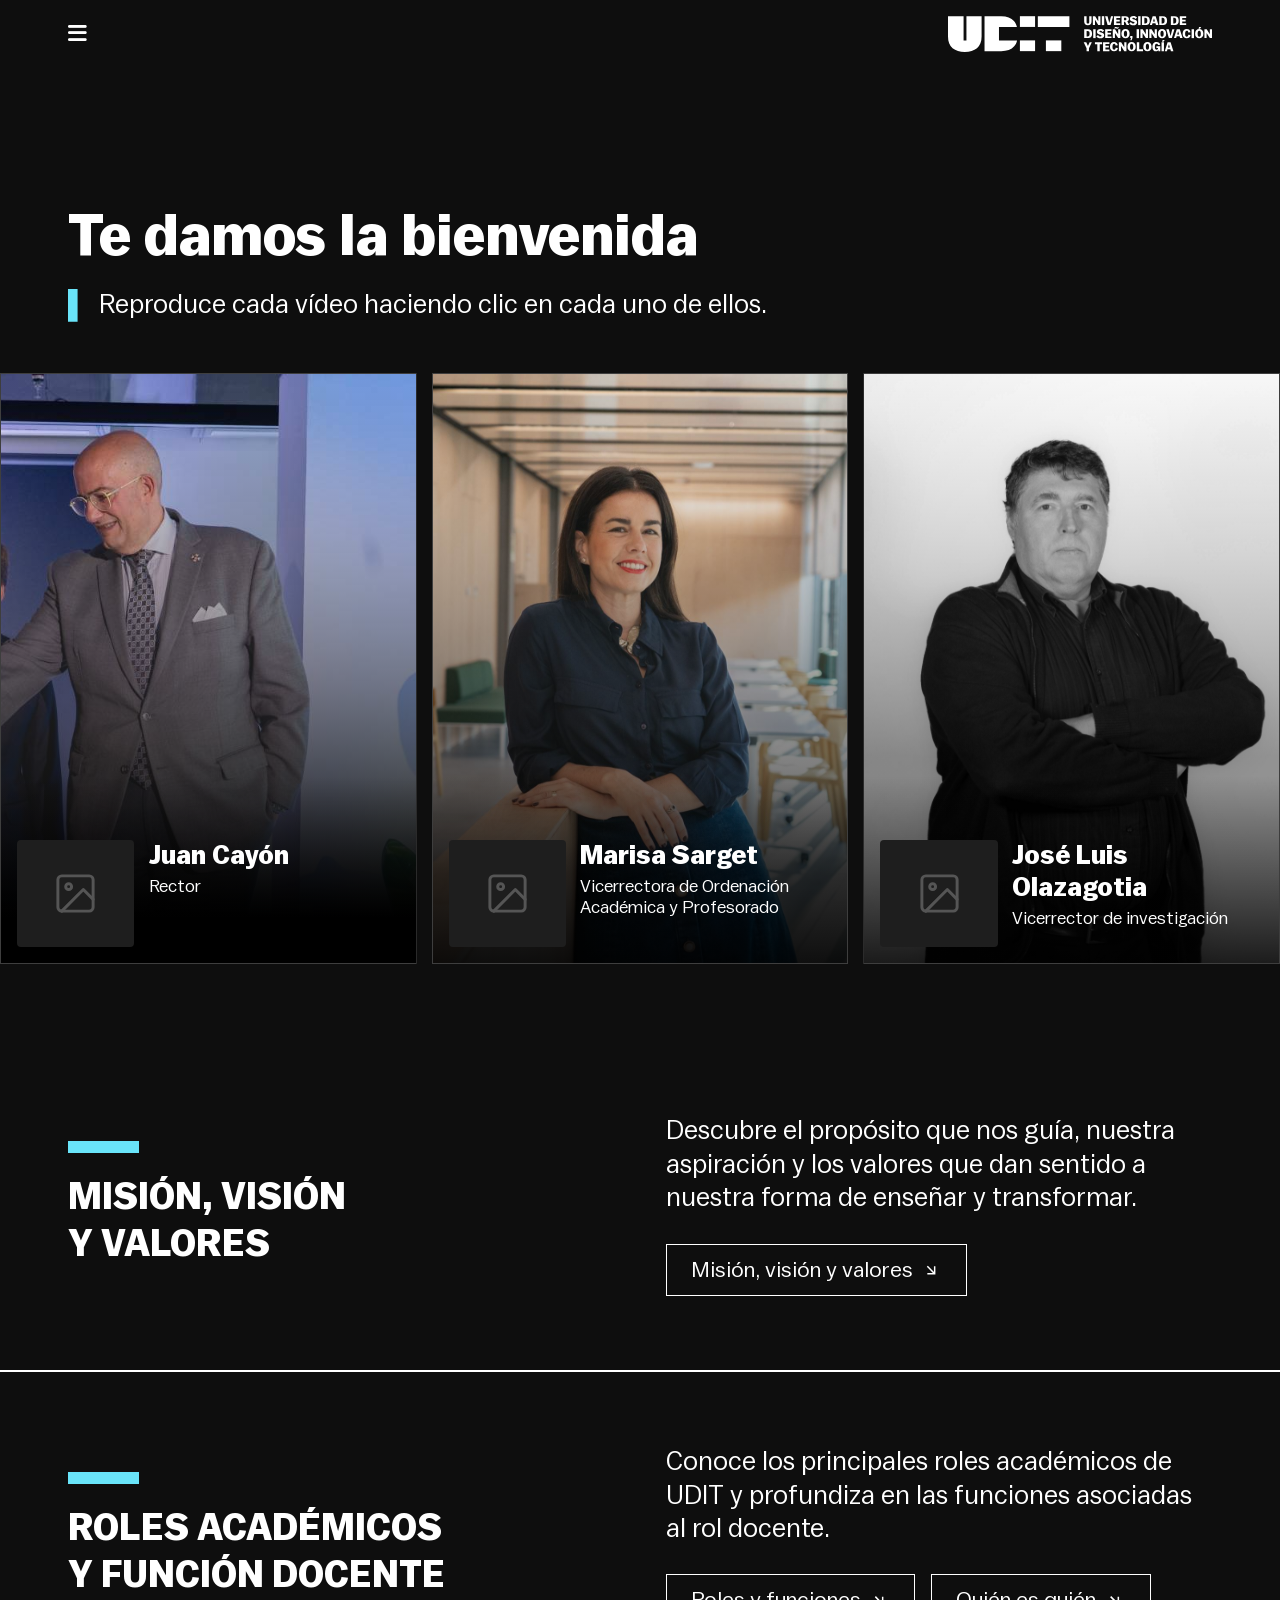
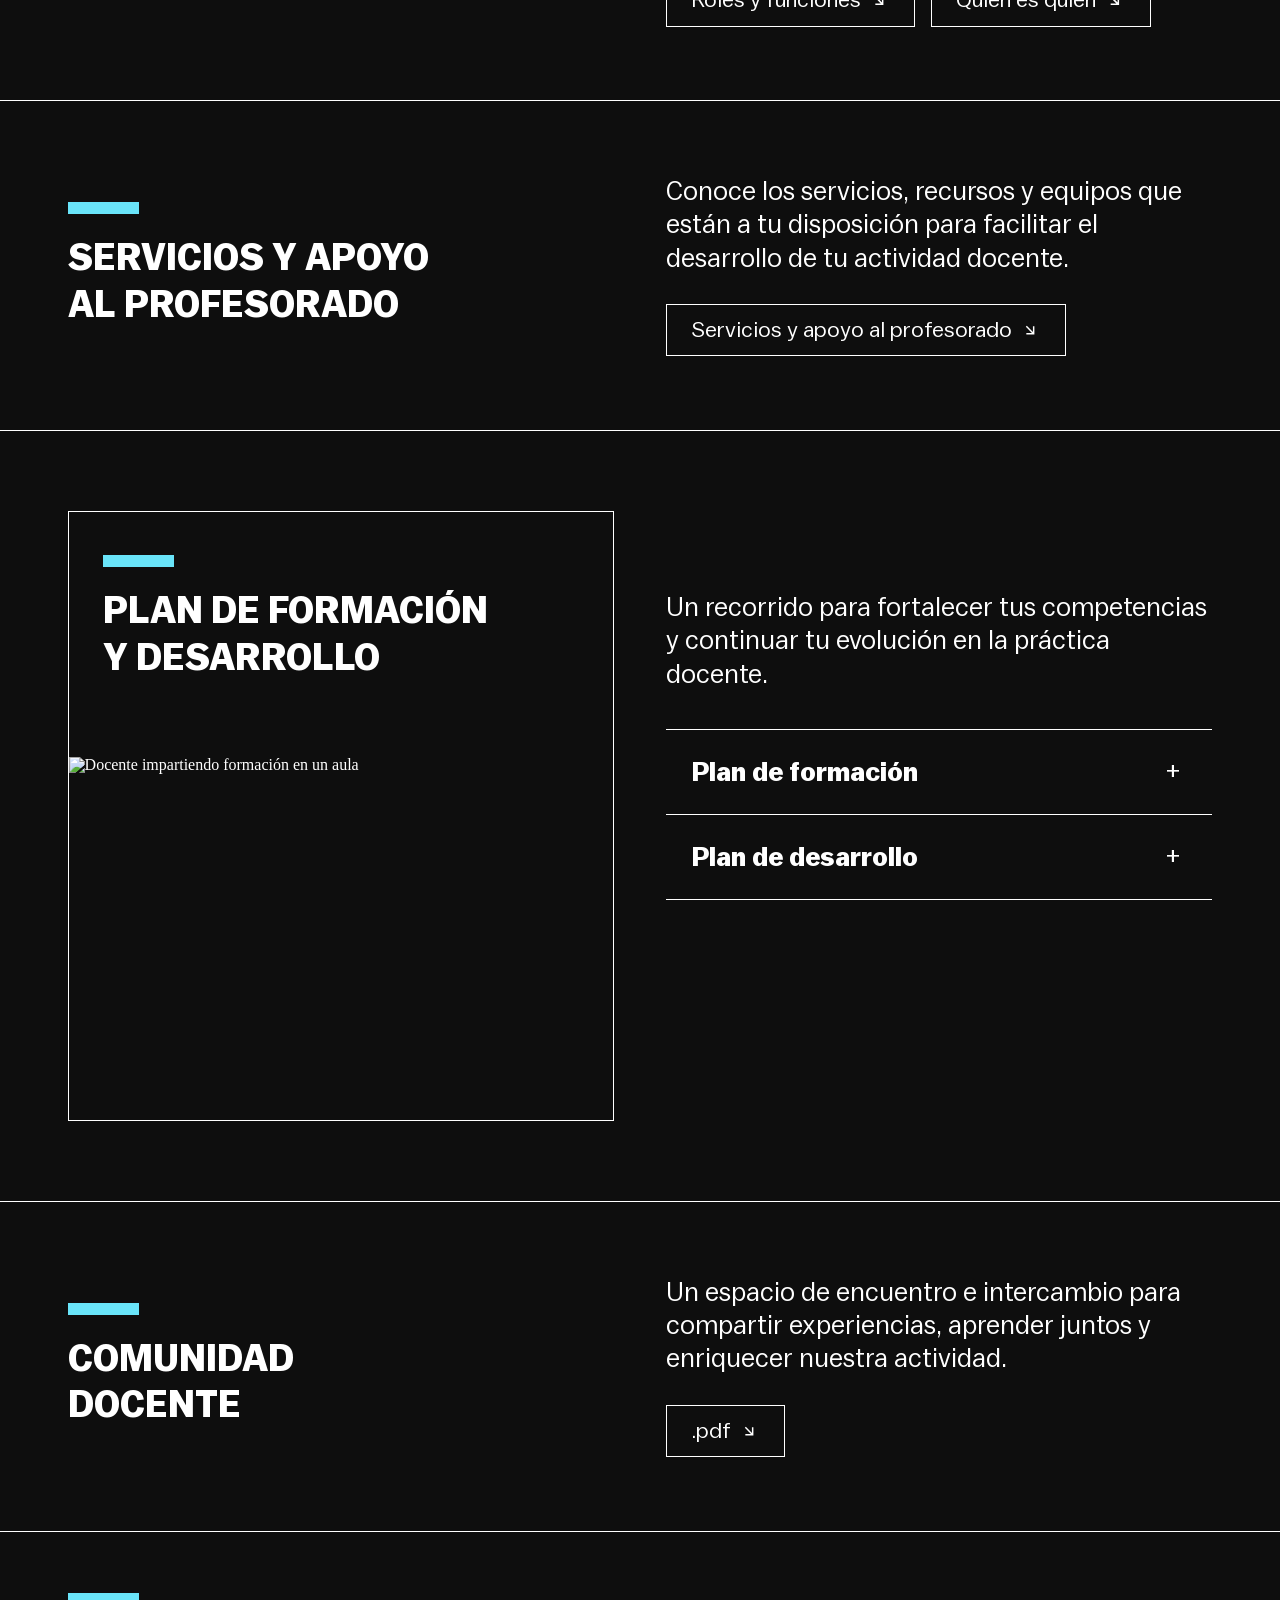
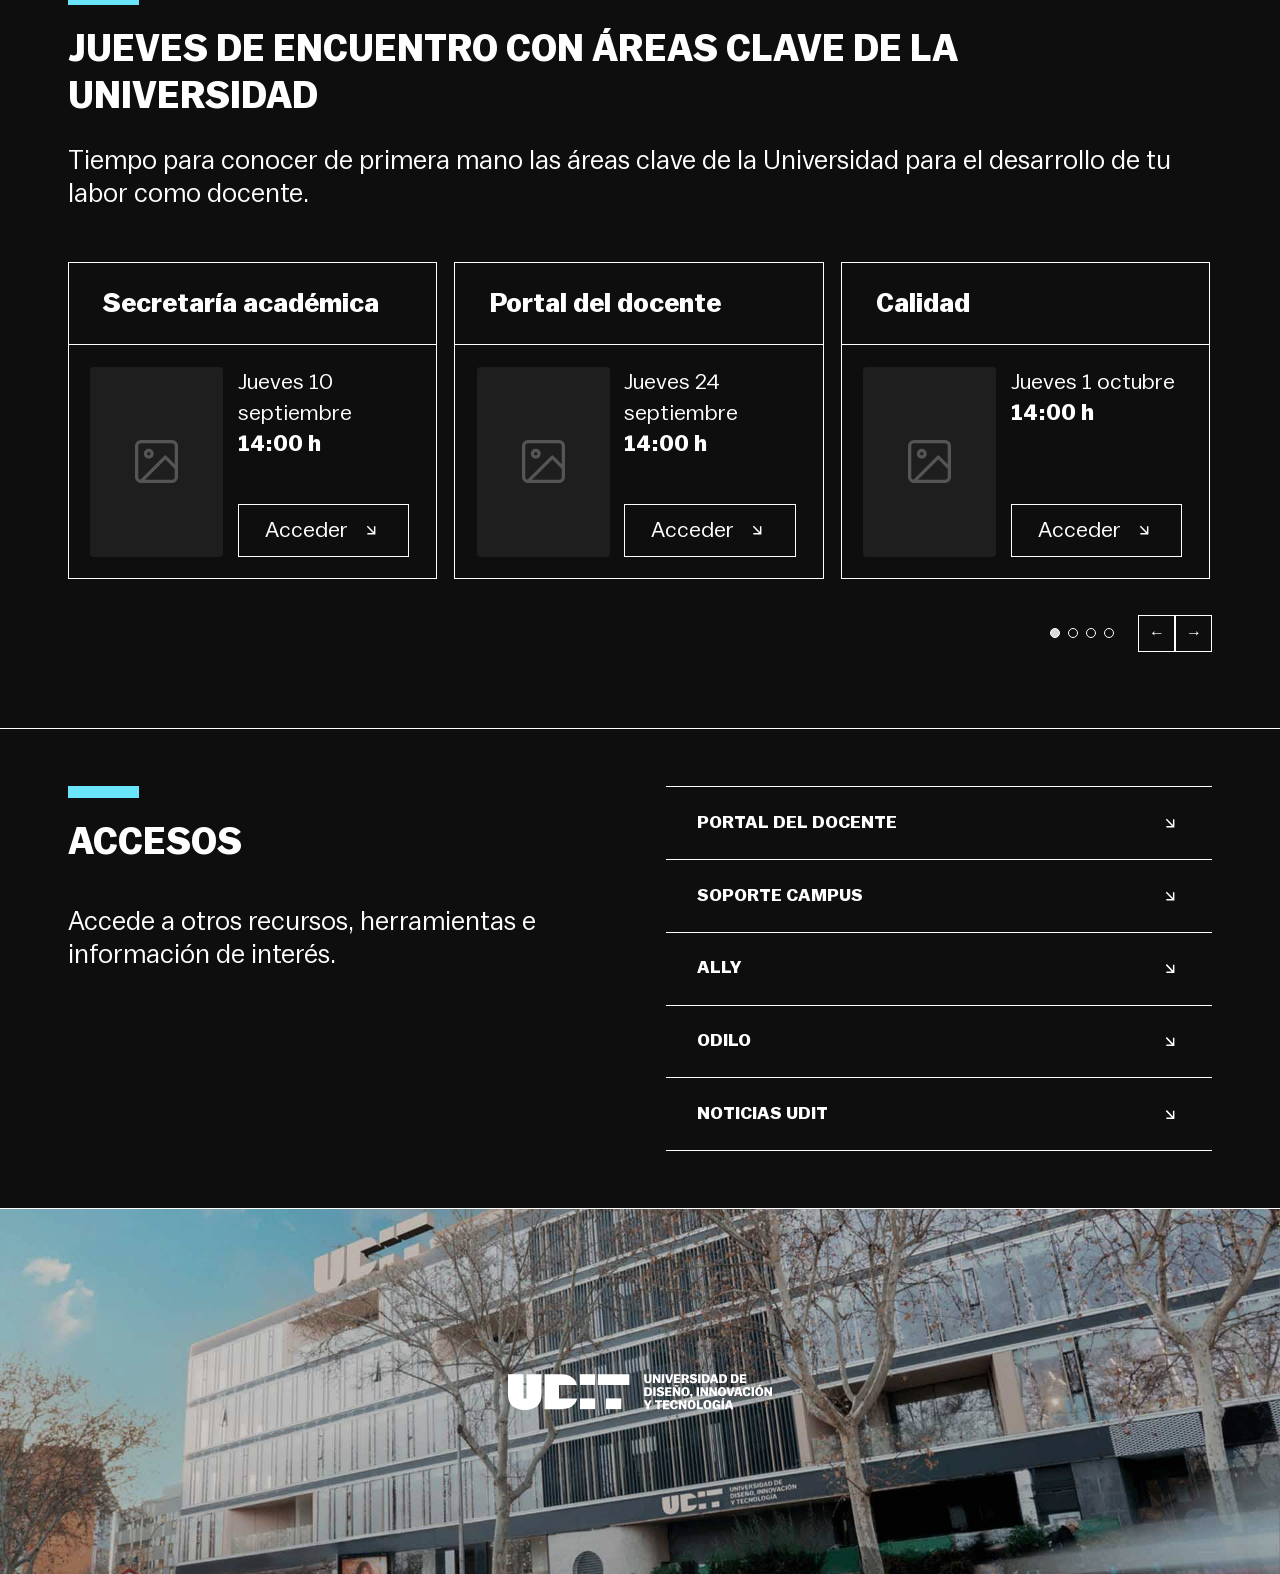
==== commit 709d3182: "Enlazar boton de Servicios y apoyo al profesorado a su PDF" ====
--- a/Home/index.html
+++ b/Home/index.html
@@ -244,8 +244,8 @@
         </div>
         <div class="section-row__right">
           <p class="section-text">Conoce los servicios, recursos y equipos que están a tu disposición para facilitar el desarrollo de tu actividad docente.</p>
-          <a class="btn-pdf" href="#" aria-label="Descargar PDF: Servicios y apoyo al profesorado">
-            .pdf
+          <a class="btn-pdf" href="../Recursos/PDF/Servicios de apoyo al profesorado.pdf" target="_blank" rel="noopener noreferrer" aria-label="Servicios y apoyo al profesorado">
+            Servicios y apoyo al profesorado
             <img src="../Recursos/Imagenes/FlechaBlanca.svg" alt="" aria-hidden="true" class="btn-arrow" />
           </a>
         </div>
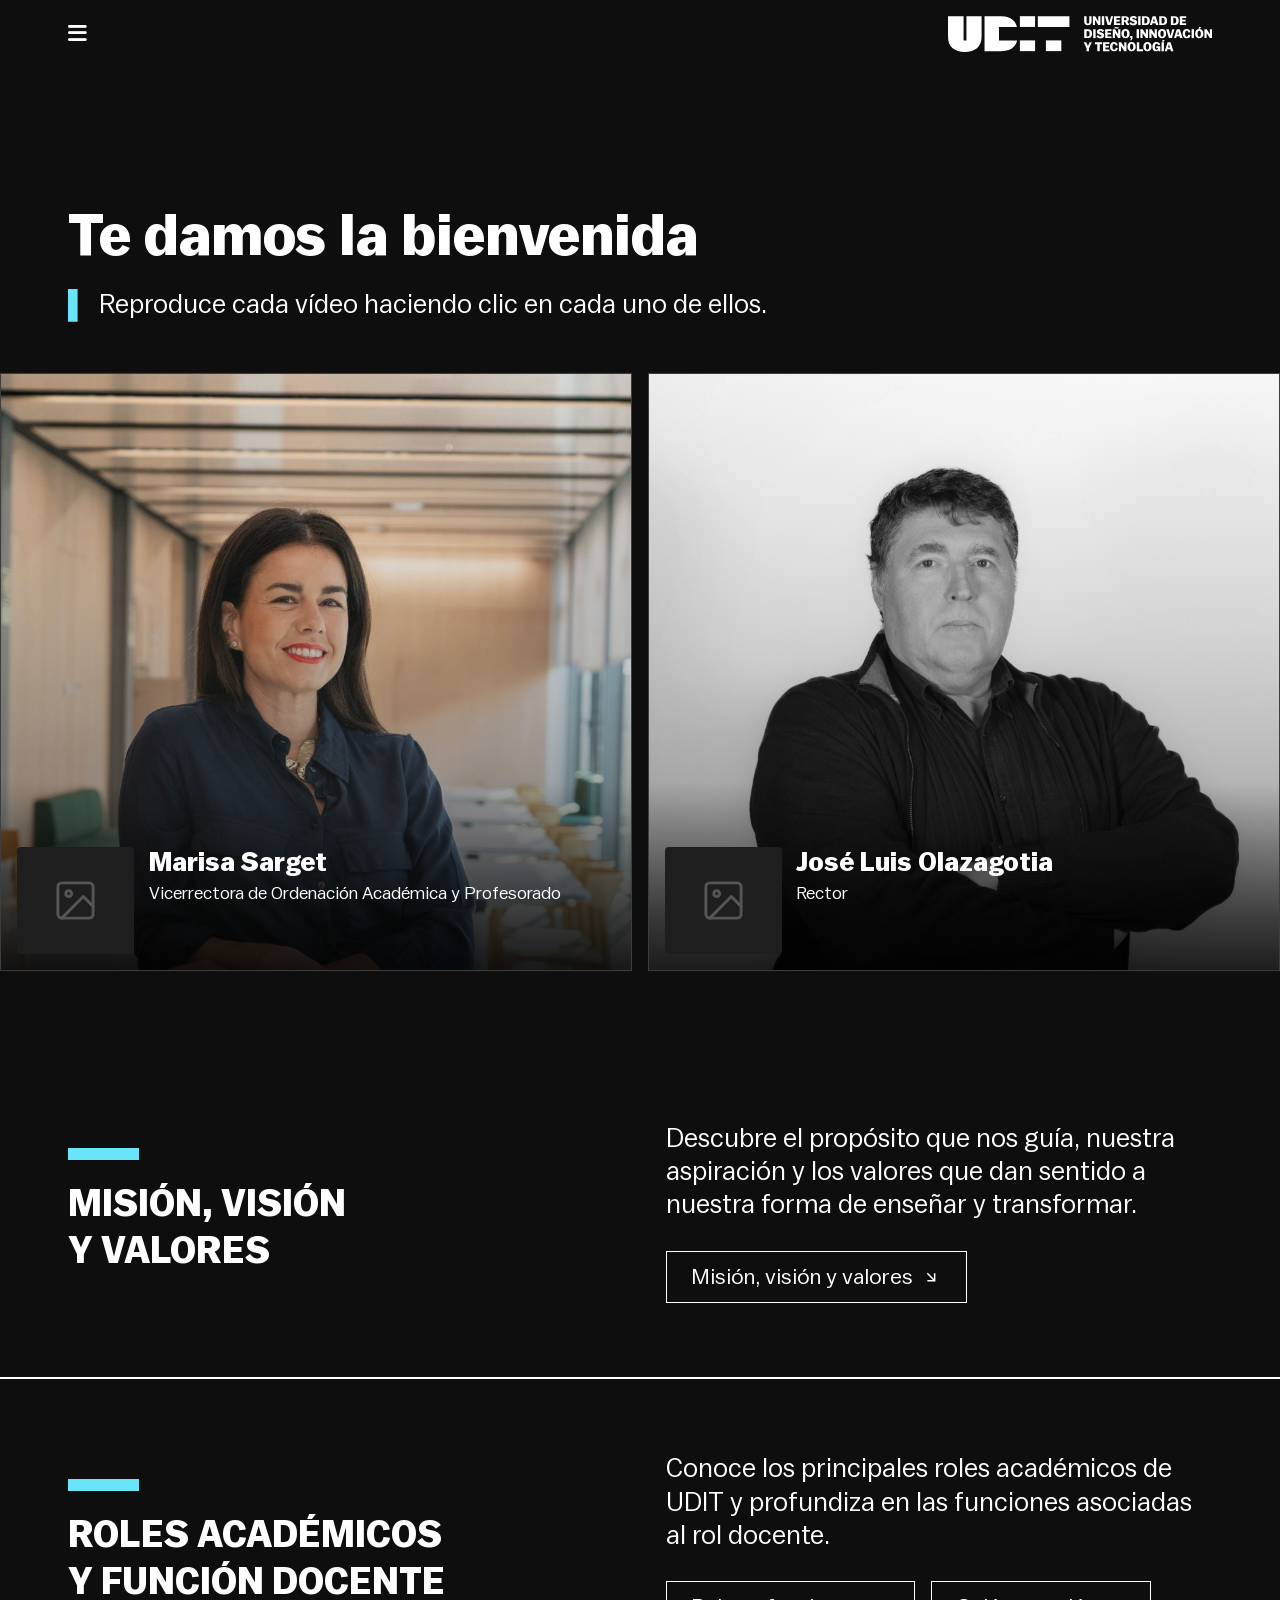
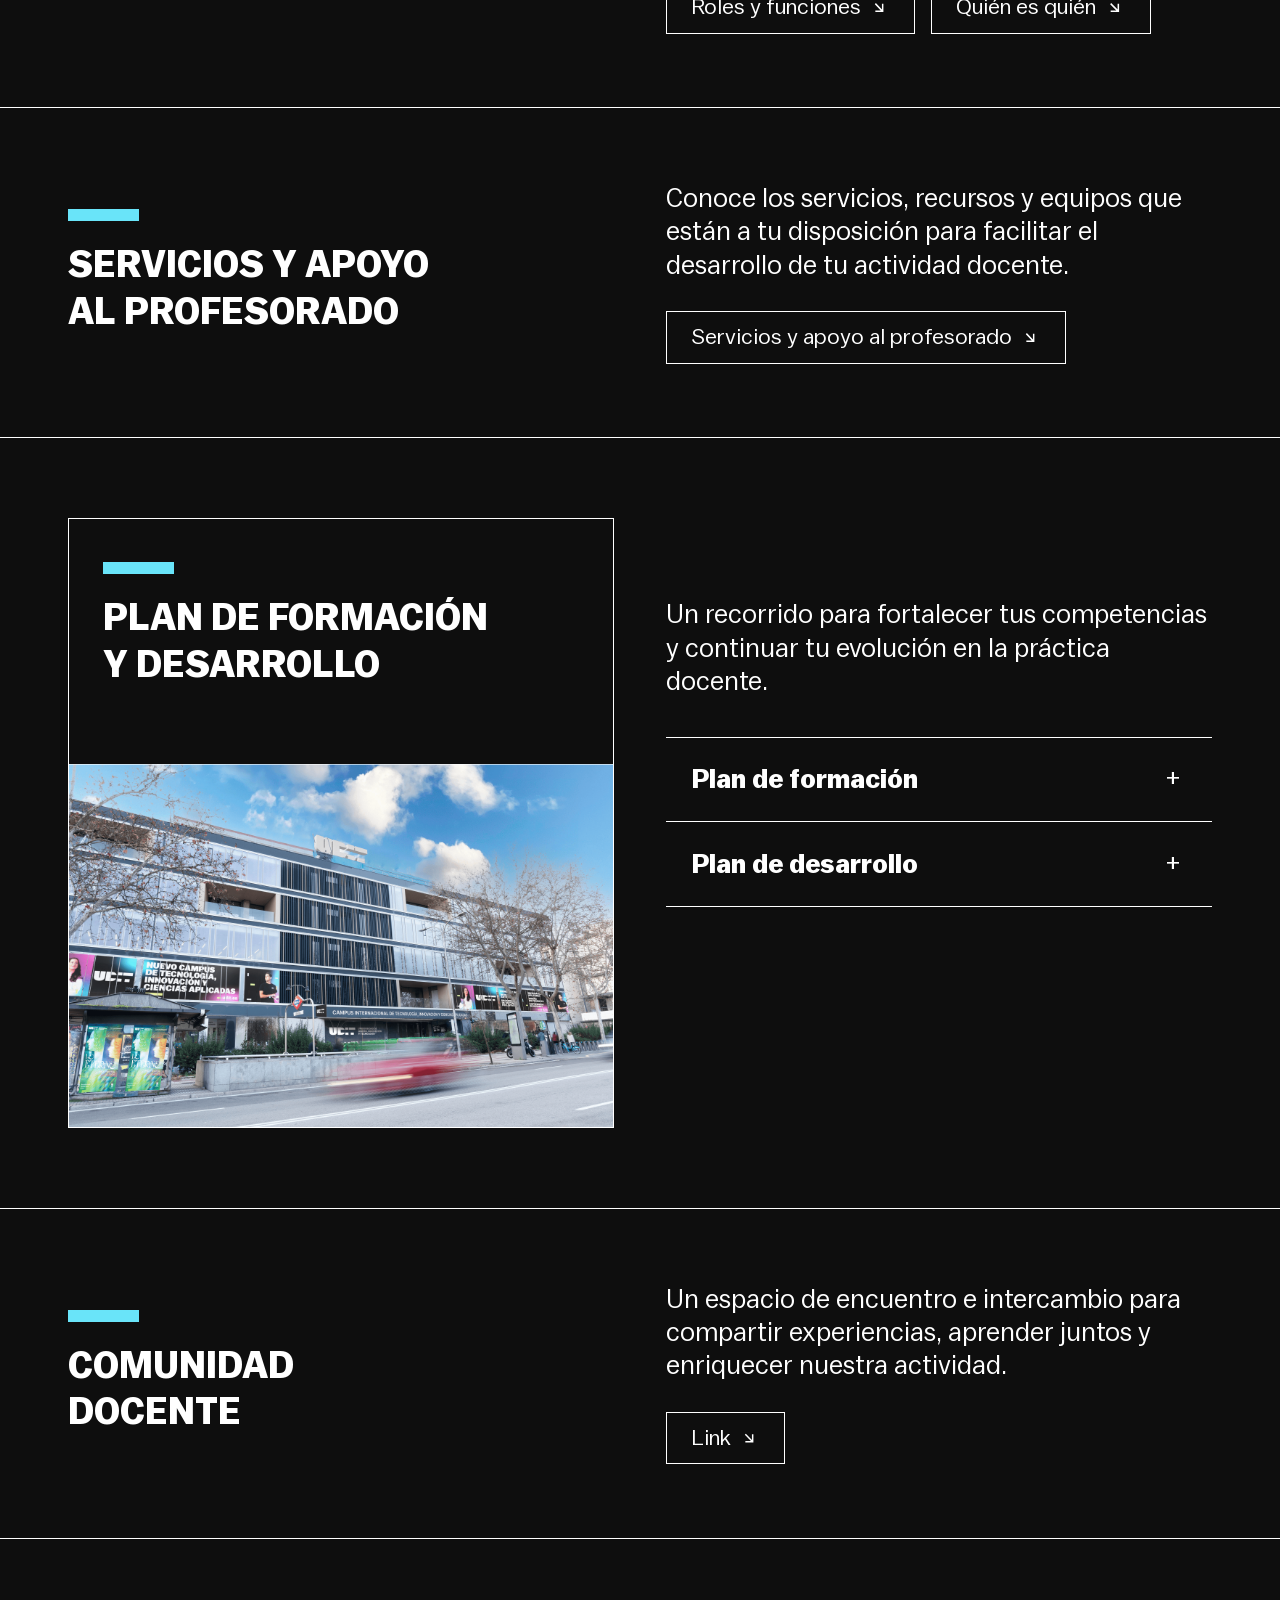
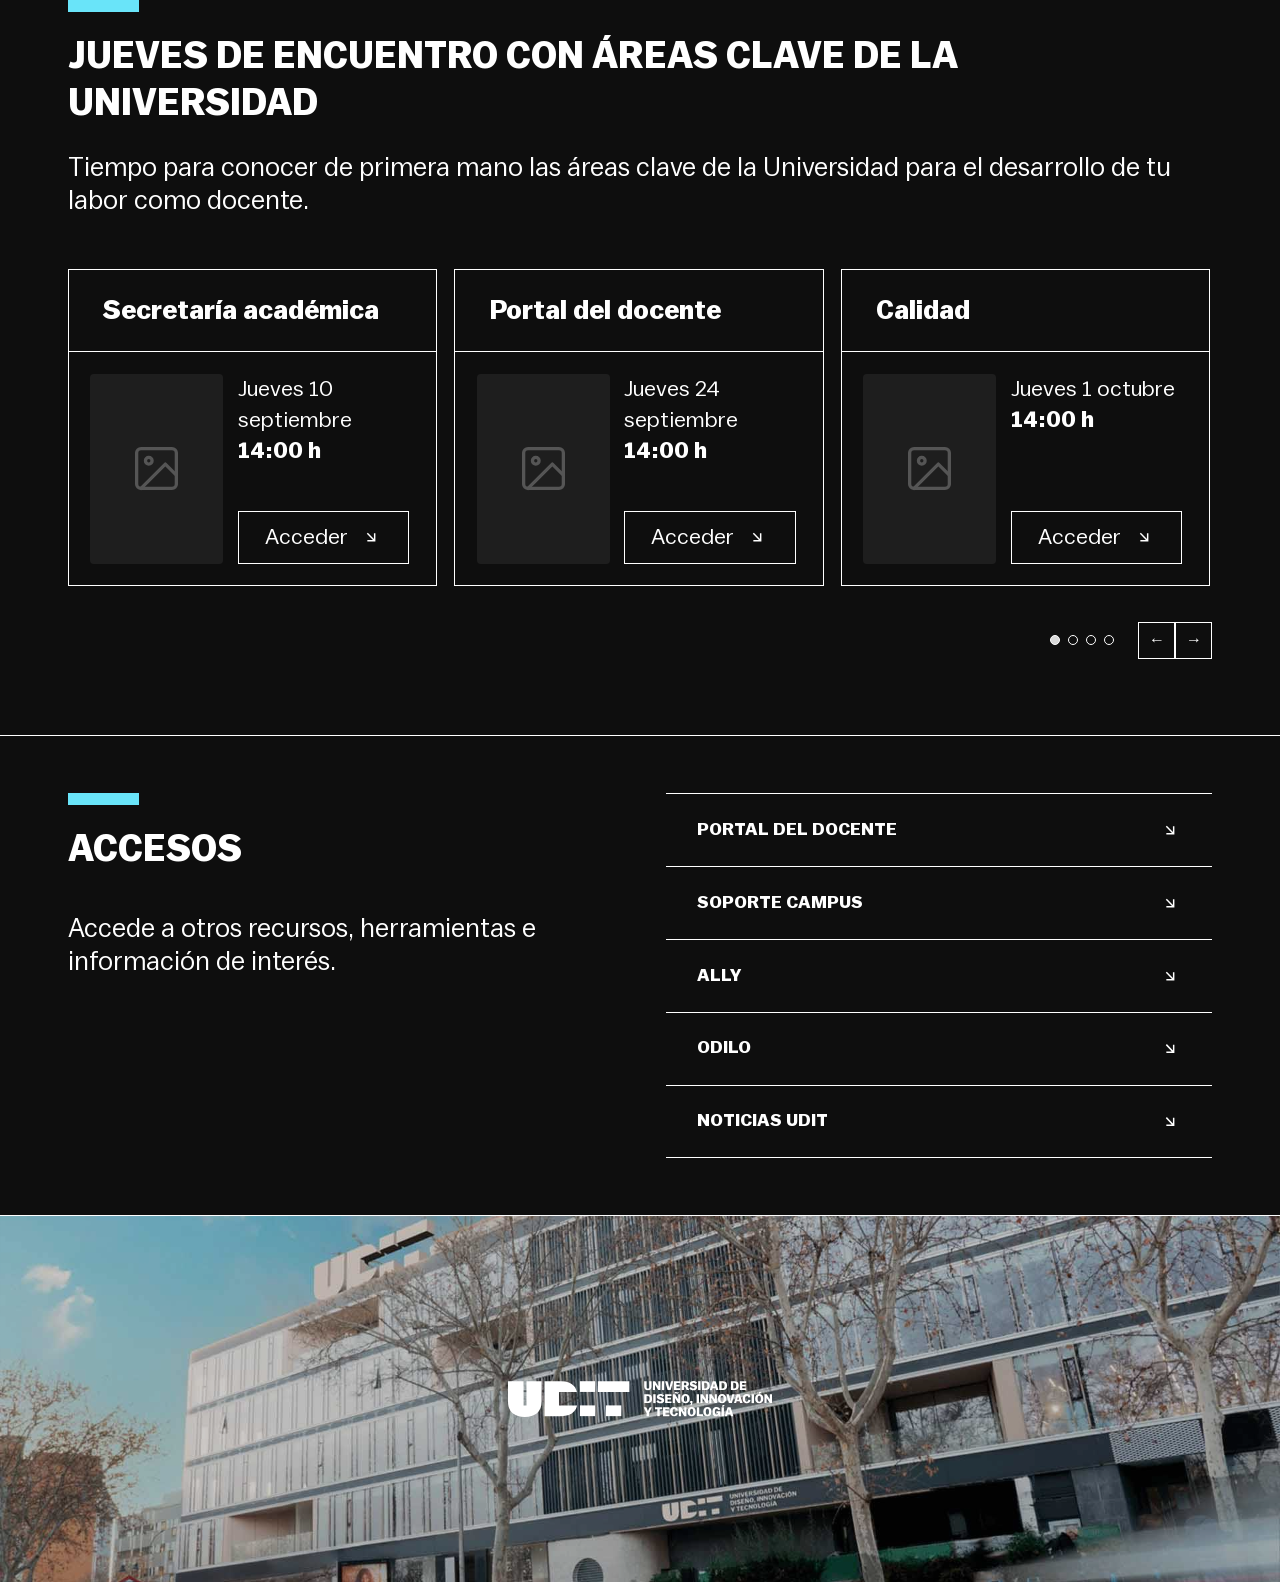
==== commit 5fcc3cb4: "Sustituir imagen de plan de formacion, cambiar texto boton comunidad docente, desactivar modulo Juan" ====
--- a/Home/index.html
+++ b/Home/index.html
@@ -138,9 +138,9 @@
         </div>
       </div>
 
-      <div class="videos-grid">
-
-        <a class="video-card" href="../Video/JuanCayon/index.html">
+      <div class="videos-grid videos-grid--juan-disabled">
+
+        <div class="video-card is-disabled" aria-hidden="true">
           <div class="video-card__media">
             <img src="../Recursos/Imagenes/Imagen_JuanCayon.svg" alt="Vídeo de Juan Cayón, Rector" />
           </div>
@@ -153,7 +153,7 @@
               <p class="video-card__role">Rector</p>
             </div>
           </div>
-        </a>
+        </div>
 
         <a class="video-card" href="../Video/MarisaSarget/index.html">
           <div class="video-card__media">
@@ -172,7 +172,7 @@
 
         <a class="video-card" href="../Video/JoseLuisO/index.html">
           <div class="video-card__media">
-            <img src="../Recursos/Imagenes/Imagen_JoseLuisOlazagotia.svg" alt="Vídeo de José Luis Olazagotia, Vicerrector de investigación" />
+            <img src="../Recursos/Imagenes/Imagen_JoseLuisOlazagotia.svg" alt="Vídeo de José Luis Olazagotia, Rector" />
           </div>
           <div class="video-card__info">
             <div class="video-card__thumb" aria-hidden="true">
@@ -180,7 +180,7 @@
             </div>
             <div class="video-card__meta">
               <p class="video-card__name">José Luis Olazagotia</p>
-              <p class="video-card__role">Vicerrector de investigación</p>
+              <p class="video-card__role">Rector</p>
             </div>
           </div>
         </a>
@@ -260,7 +260,7 @@
         <div class="section-plan__card">
           <span class="accent-bar" aria-hidden="true"></span>
           <h2 class="section-title" id="plan-title">PLAN DE FORMACIÓN<br>Y DESARROLLO</h2>
-          <img src="../Recursos/Imagenes/Imagen_PlanFormacionDesarrollo.svg" alt="Docente impartiendo formación en un aula" />
+          <img src="../Recursos/Imagenes/image.jpg" alt="Docente impartiendo formación en un aula" />
         </div>
 
         <div class="section-plan__content">
@@ -320,8 +320,8 @@
         </div>
         <div class="section-row__right">
           <p class="section-text">Un espacio de encuentro e intercambio para compartir experiencias, aprender juntos y enriquecer nuestra actividad.</p>
-          <a class="btn-pdf" href="#" aria-label="Descargar PDF: Comunidad docente">
-            .pdf
+          <a class="btn-pdf" href="#" aria-label="Comunidad docente: Link">
+            Link
             <img src="../Recursos/Imagenes/FlechaBlanca.svg" alt="" aria-hidden="true" class="btn-arrow" />
           </a>
         </div>
--- a/Home/style.css
+++ b/Home/style.css
@@ -178,6 +178,21 @@
   display: grid;
   grid-template-columns: repeat(3, 1fr);
   gap: clamp(8px, 1.18vw, 17px);
+}
+
+.videos-grid--juan-disabled {
+  grid-template-columns: repeat(2, 1fr);
+}
+
+.video-card.is-disabled {
+  display: none;
+}
+
+/* Compensa el ancho extra de las 2 columnas para mantener el alto original de 3 columnas */
+@media (min-width: 601px) {
+  .videos-grid--juan-disabled .video-card {
+    aspect-ratio: 1266 / 1198;
+  }
 }
 
 .video-card {
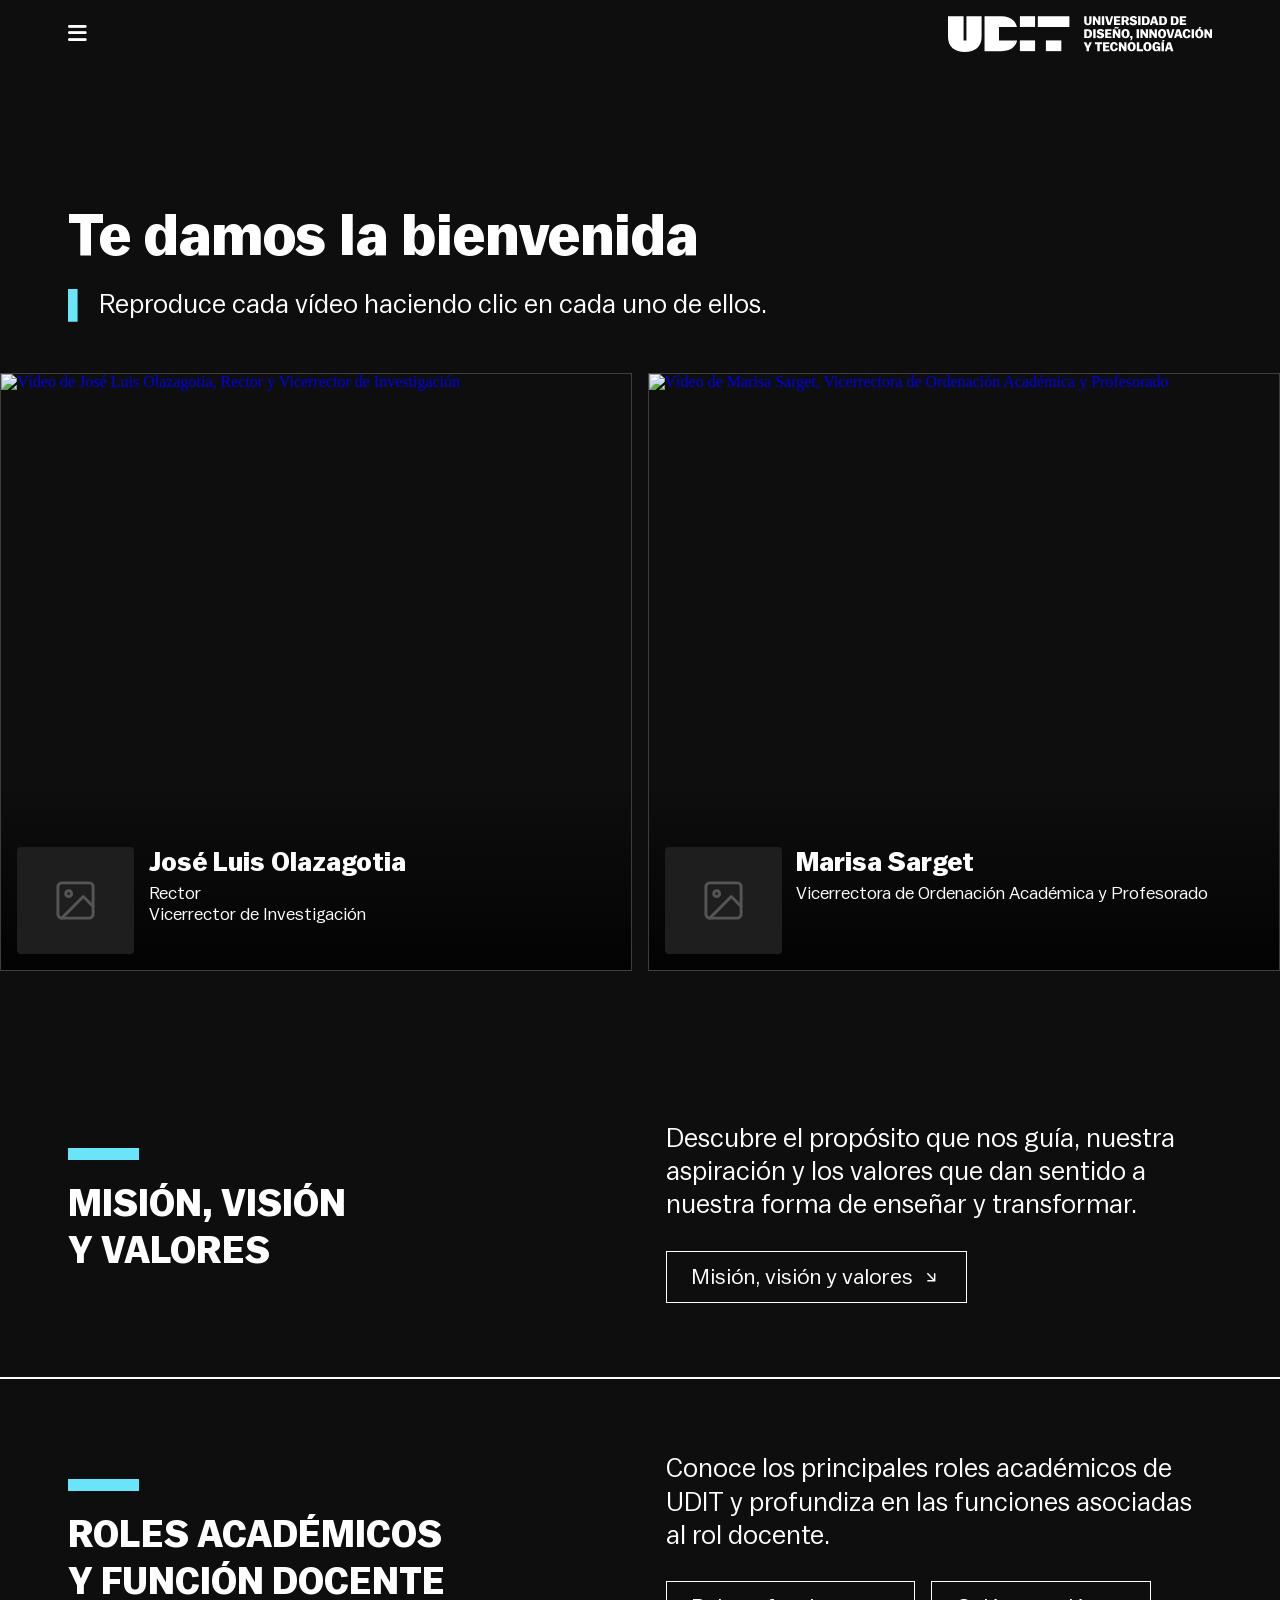
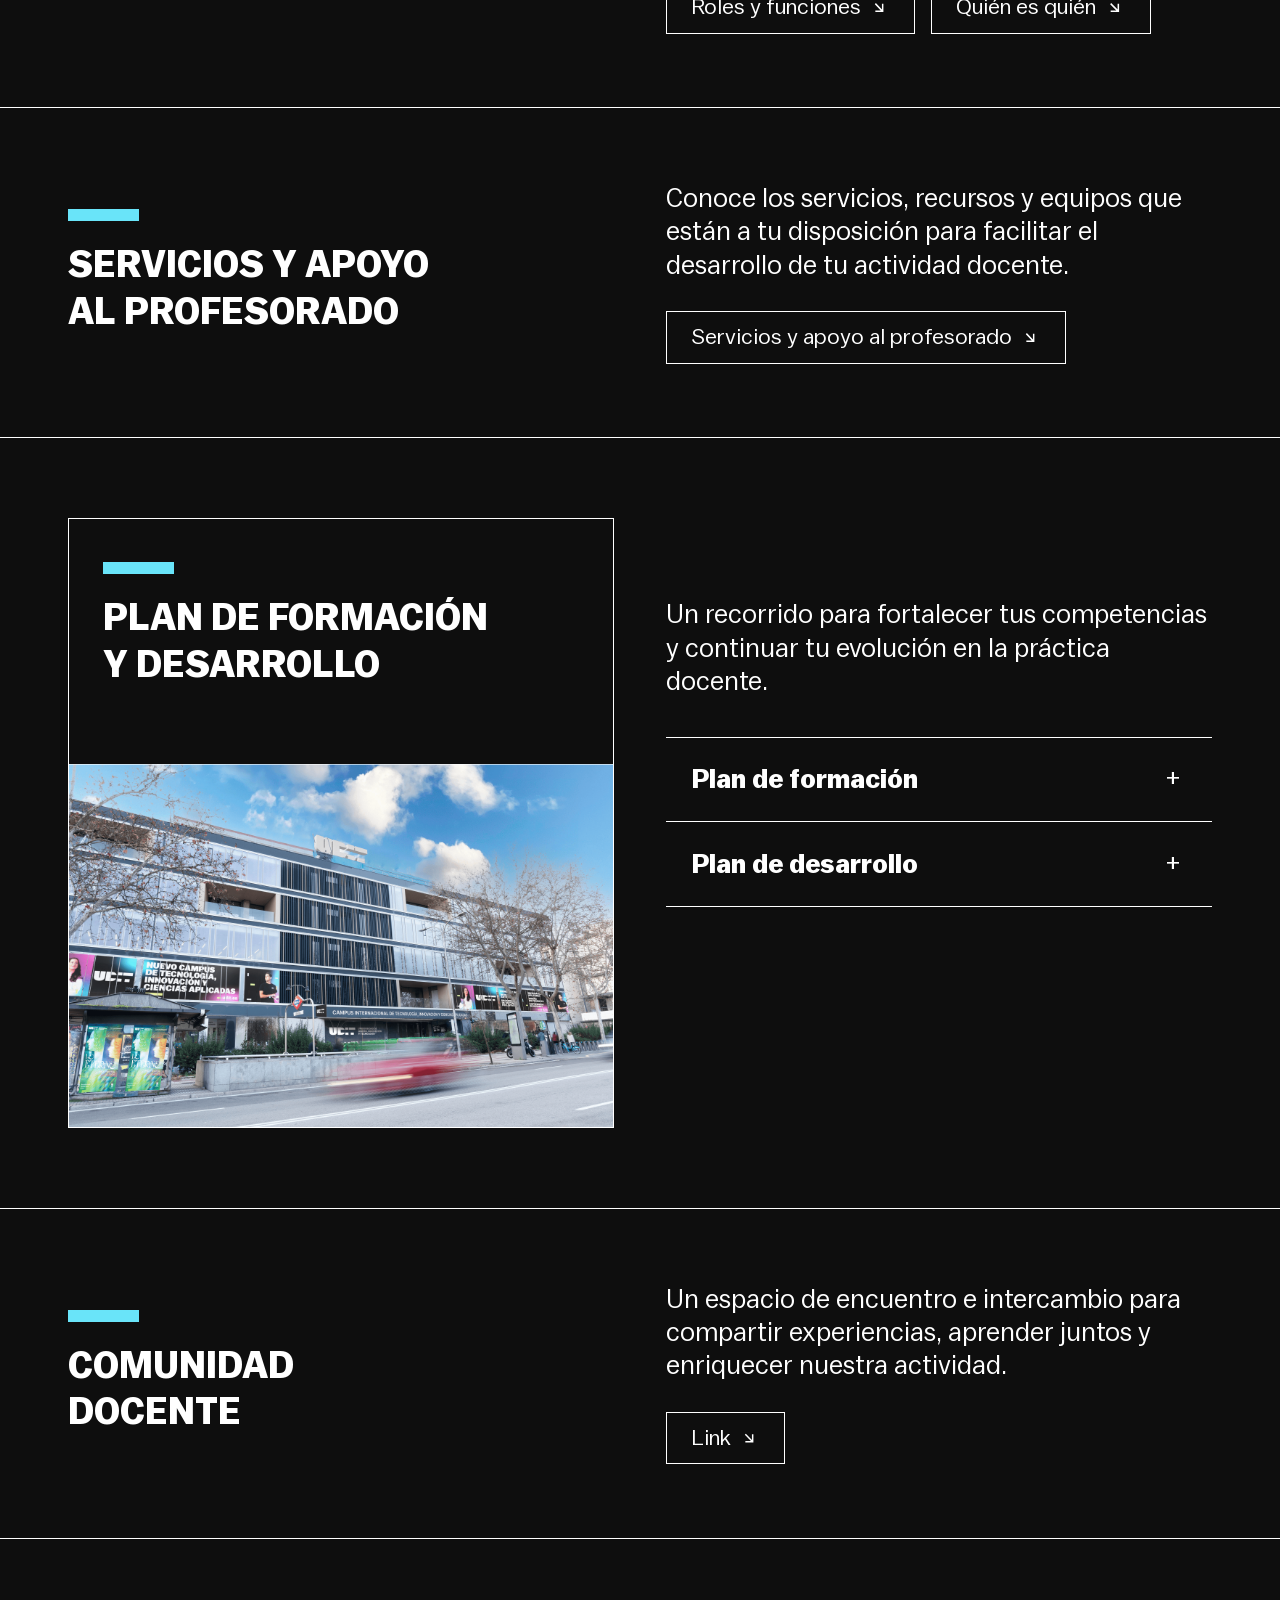
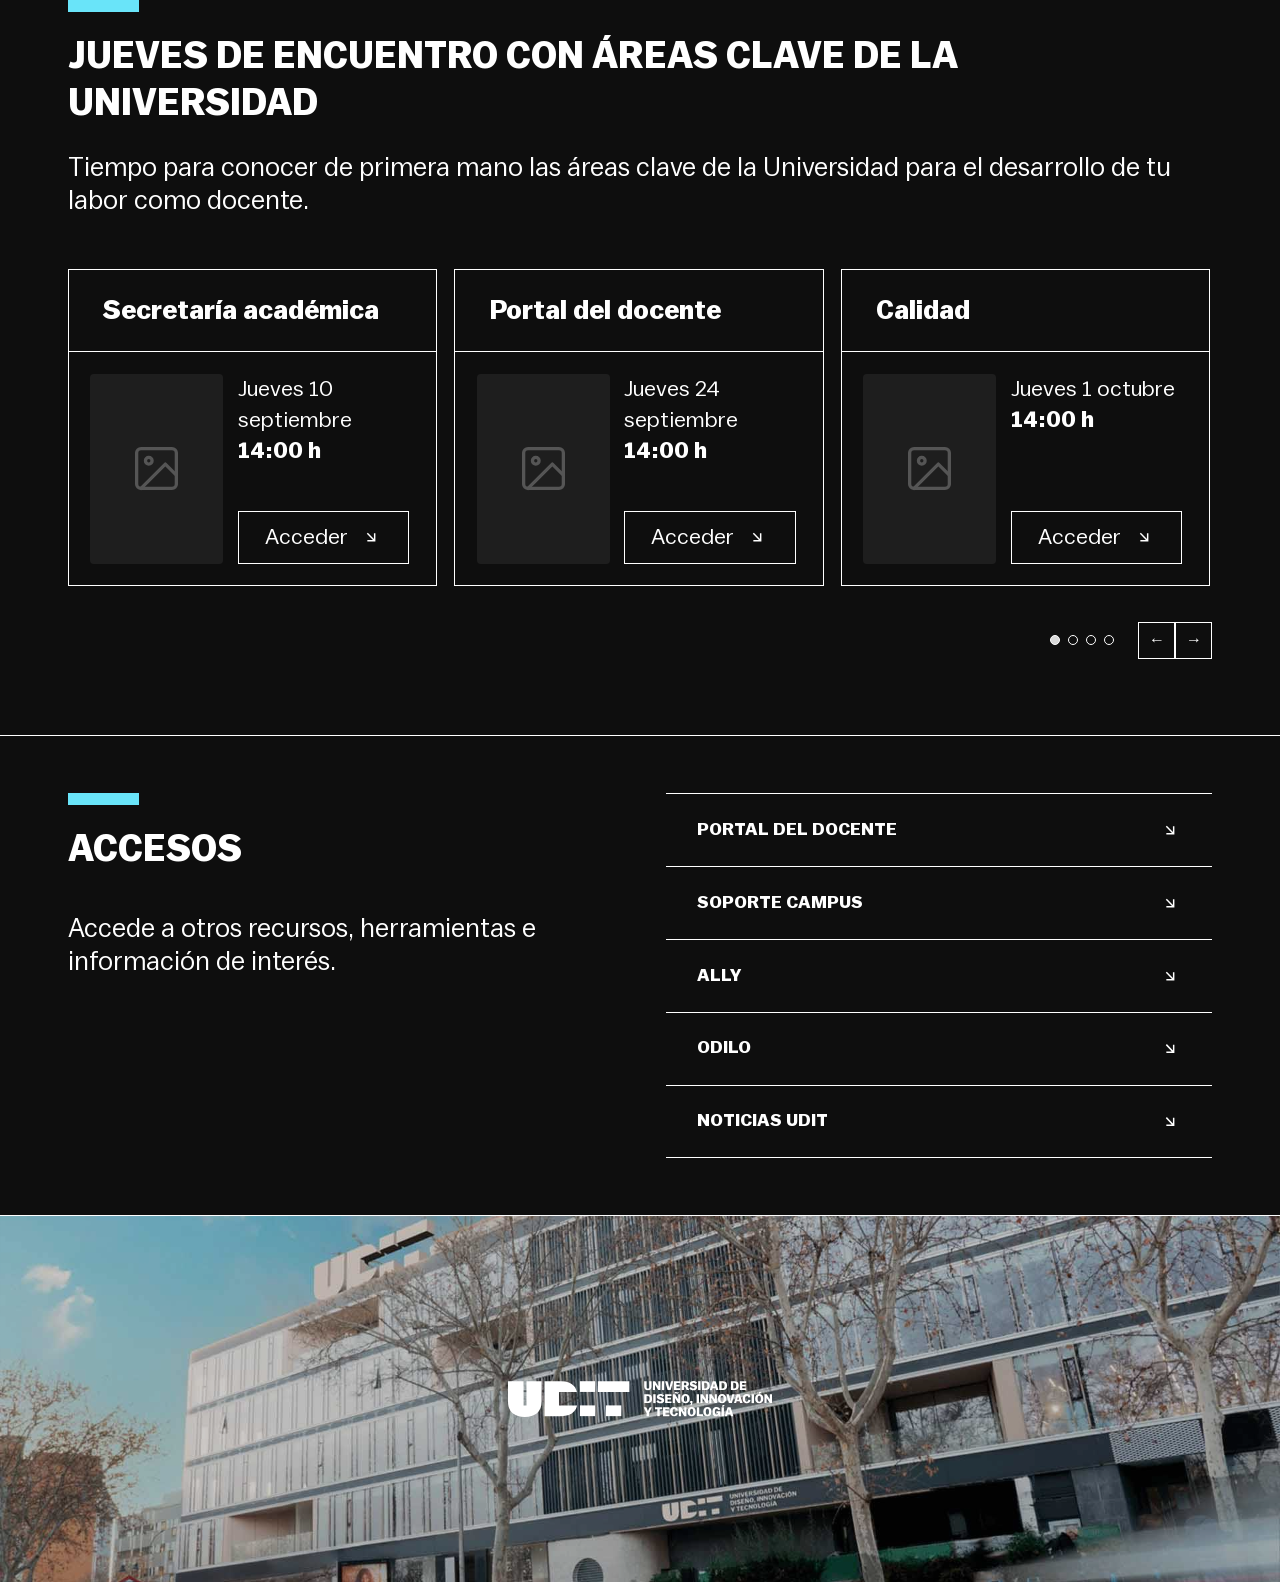
==== commit 04f76864: "Sustituir imagen de plan de formacion, cambiar texto boton comunidad docente, desactivar modulo Juan" ====
--- a/Home/index.html
+++ b/Home/index.html
@@ -87,7 +87,7 @@
                 </a>
                 <hr class="site-nav__rule" />
                 <a class="site-nav__plan-link" href="#plan" data-accordion="panel-formacion">
-                  <span>03/ IA para docentes UDIT</span>
+                  <span>03/ IA para docentes UDIT (próximamente)</span>
                   <img src="../Recursos/Imagenes/FlechaNegra.svg" alt="" aria-hidden="true" class="site-nav__arrow" />
                 </a>
               </div>
@@ -155,32 +155,32 @@
           </div>
         </div>
 
-        <a class="video-card" href="../Video/MarisaSarget/index.html">
+        <a class="video-card" href="../Video/JoseLuisO/index.html">
           <div class="video-card__media">
-            <img src="../Recursos/Imagenes/Imagen_MarisaSarget.svg" alt="Vídeo de Marisa Sarget, Vicerrectora de Ordenación Académica y Profesorado" />
+            <img src="../Recursos/Imagenes/Miniatura_JoseLuisOlazagoita.png" alt="Vídeo de José Luis Olazagotia, Rector y Vicerrector de Investigación" />
           </div>
           <div class="video-card__info">
             <div class="video-card__thumb" aria-hidden="true">
               <video class="video-card__thumb-video" src="../Video/VideoPlaceholder.mp4" muted preload="none" loop></video>
             </div>
             <div class="video-card__meta">
-              <p class="video-card__name">Marisa Sarget</p>
-              <p class="video-card__role">Vicerrectora de Ordenación Académica y Profesorado</p>
+              <p class="video-card__name">José Luis Olazagotia</p>
+              <p class="video-card__role">Rector<br>Vicerrector de Investigación</p>
             </div>
           </div>
         </a>
 
-        <a class="video-card" href="../Video/JoseLuisO/index.html">
+        <a class="video-card" href="../Video/MarisaSarget/index.html">
           <div class="video-card__media">
-            <img src="../Recursos/Imagenes/Imagen_JoseLuisOlazagotia.svg" alt="Vídeo de José Luis Olazagotia, Rector" />
+            <img src="../Recursos/Imagenes/Miniatura_MarisaSarget.png" alt="Vídeo de Marisa Sarget, Vicerrectora de Ordenación Académica y Profesorado" />
           </div>
           <div class="video-card__info">
             <div class="video-card__thumb" aria-hidden="true">
               <video class="video-card__thumb-video" src="../Video/VideoPlaceholder.mp4" muted preload="none" loop></video>
             </div>
             <div class="video-card__meta">
-              <p class="video-card__name">José Luis Olazagotia</p>
-              <p class="video-card__role">Rector</p>
+              <p class="video-card__name">Marisa Sarget</p>
+              <p class="video-card__role">Vicerrectora de Ordenación Académica y Profesorado</p>
             </div>
           </div>
         </a>
--- a/Home/style.css
+++ b/Home/style.css
@@ -214,11 +214,12 @@
   object-fit: cover;
   object-position: center top;
   display: block;
+  transform: scale(var(--card-zoom, 1));
   transition: transform 0.6s cubic-bezier(0.4, 0, 0.2, 1);
 }
 
 .video-card:hover .video-card__media img {
-  transform: scale(1.13);
+  transform: scale(calc(var(--card-zoom, 1) * 1.13));
 }
 
 /* Info overlay — pegada al fondo */
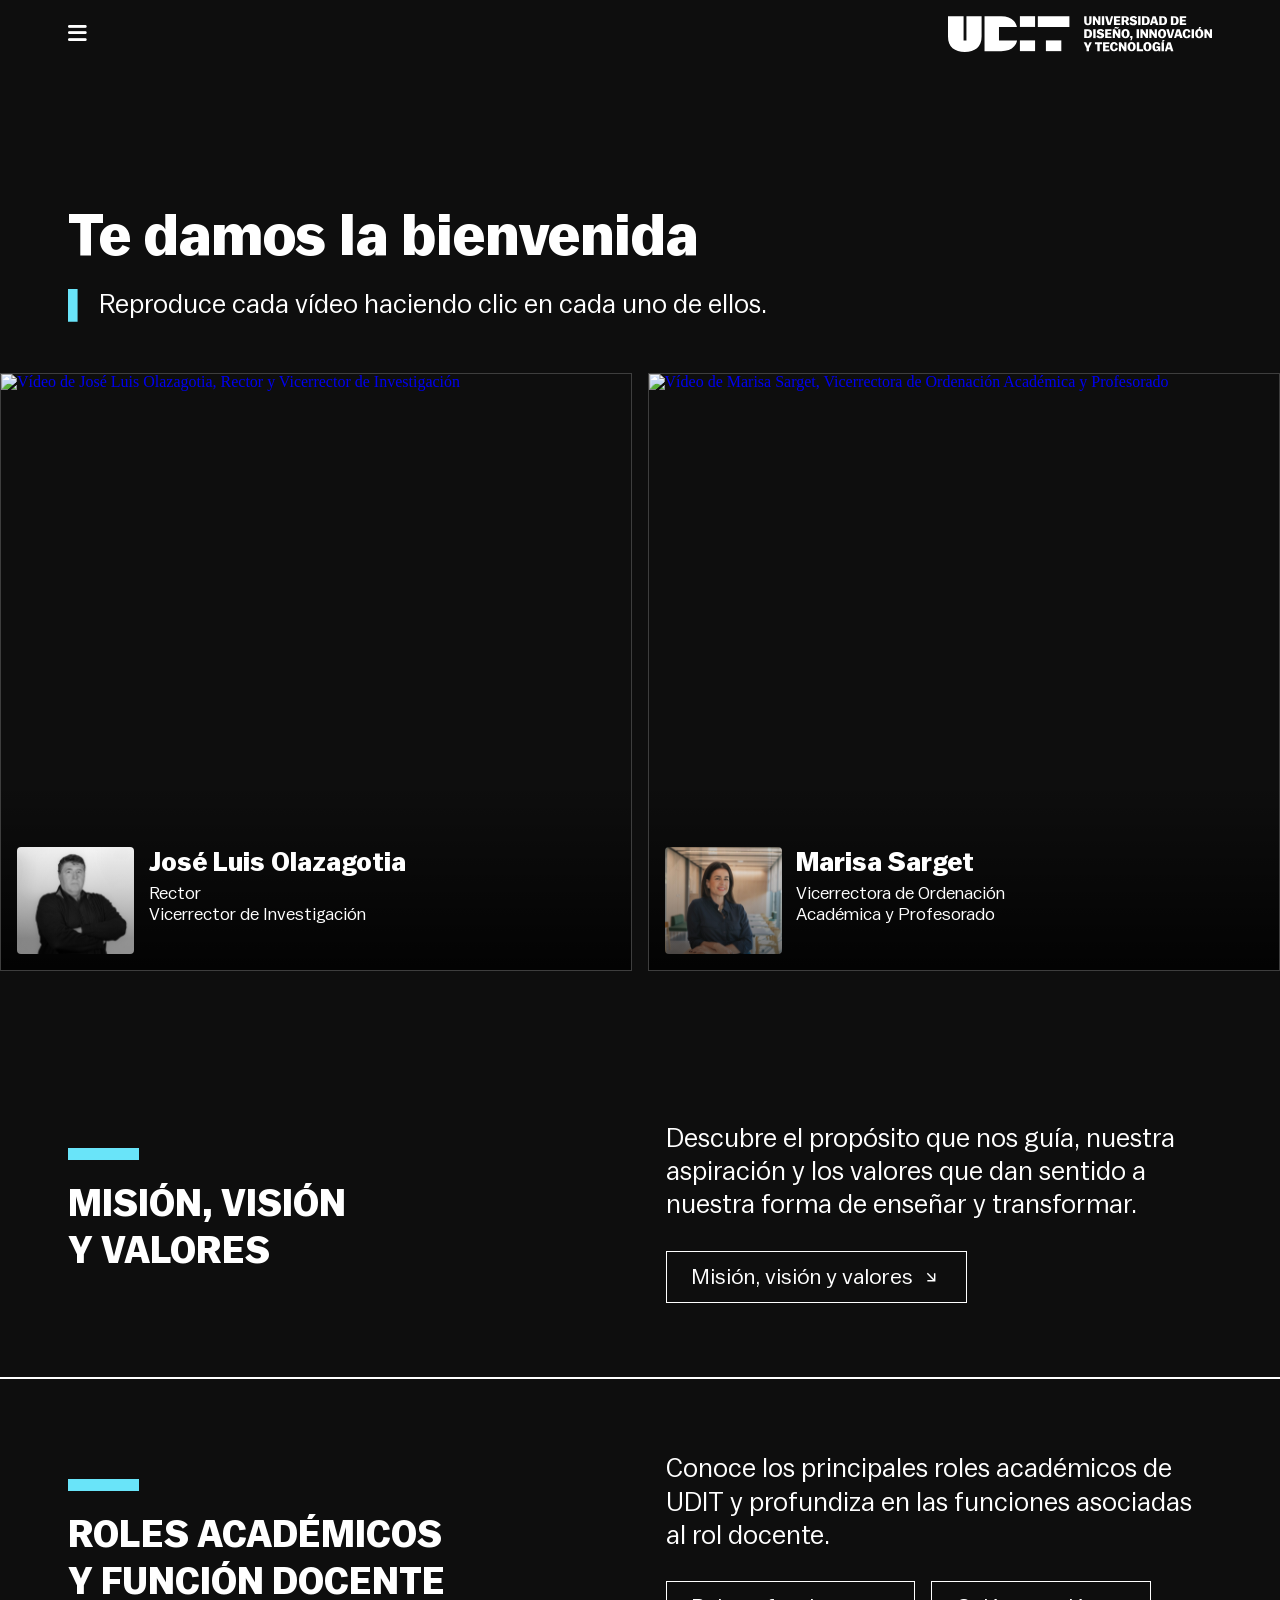
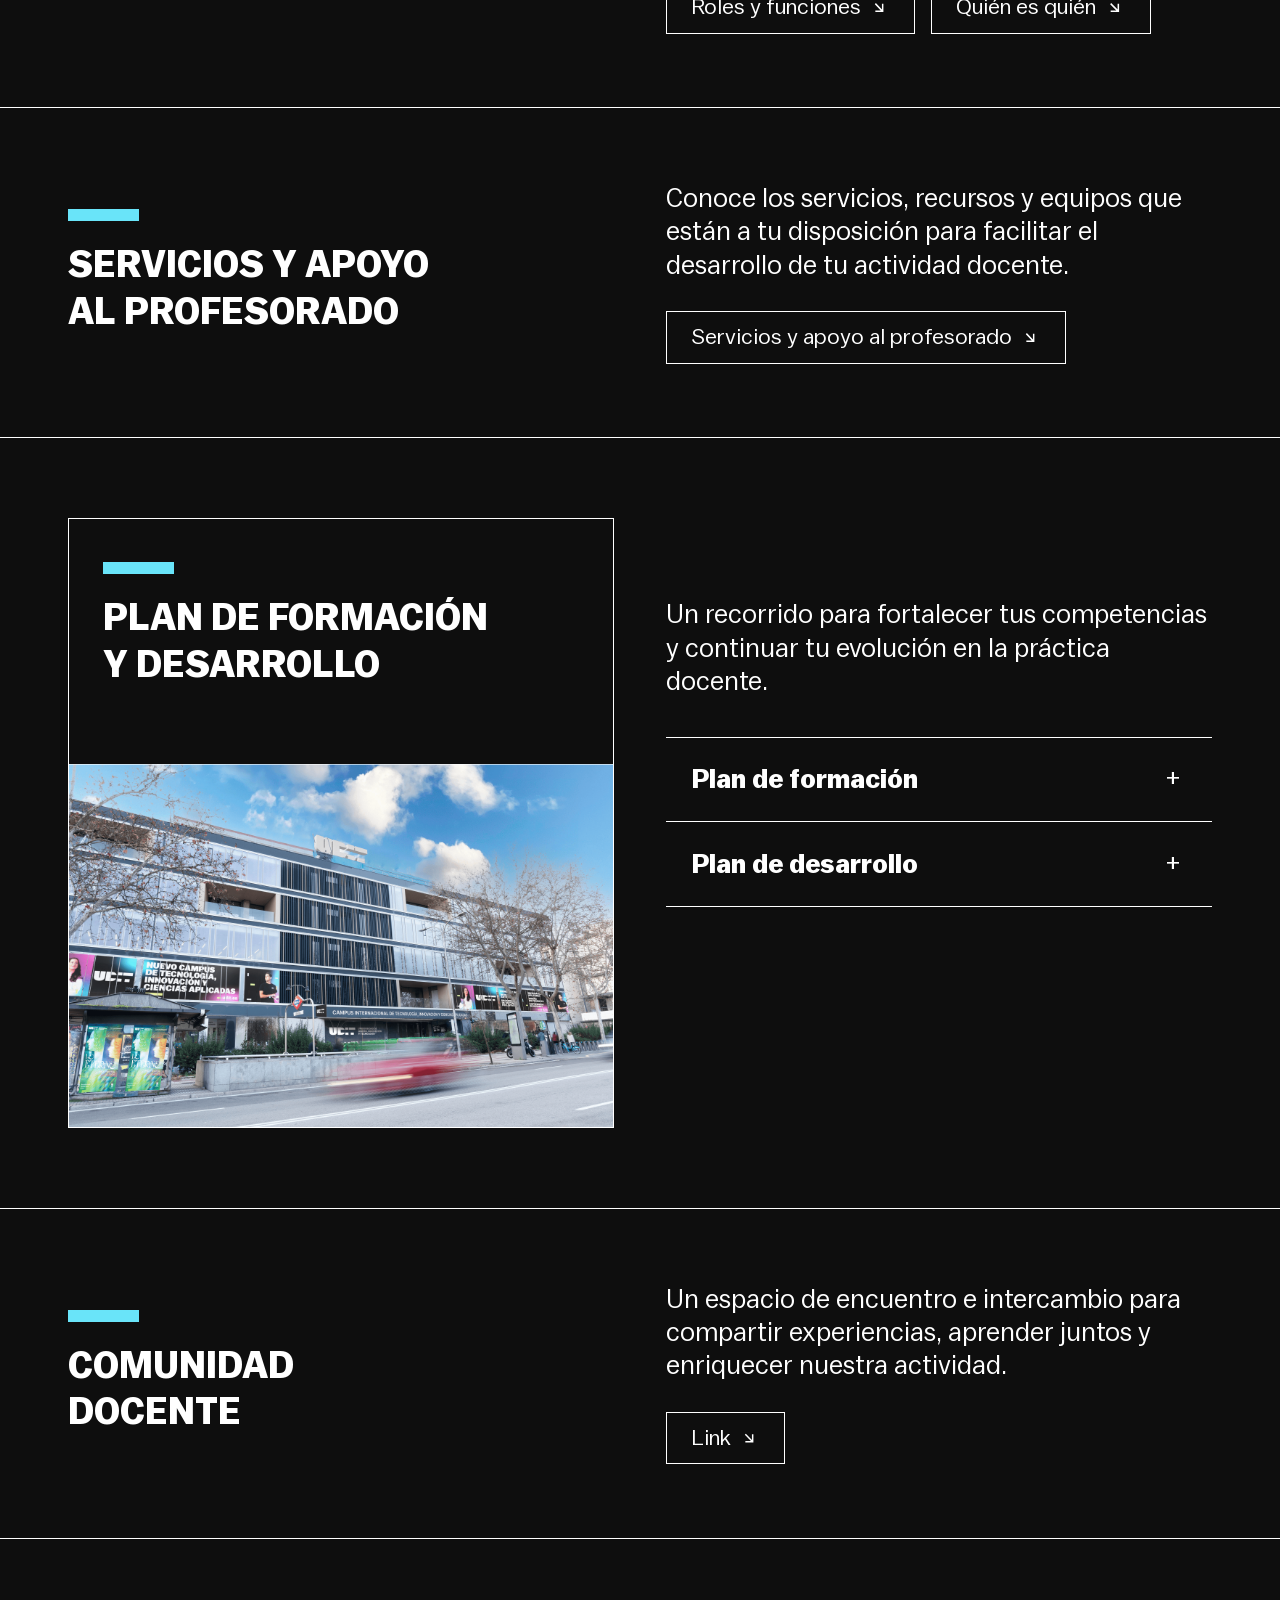
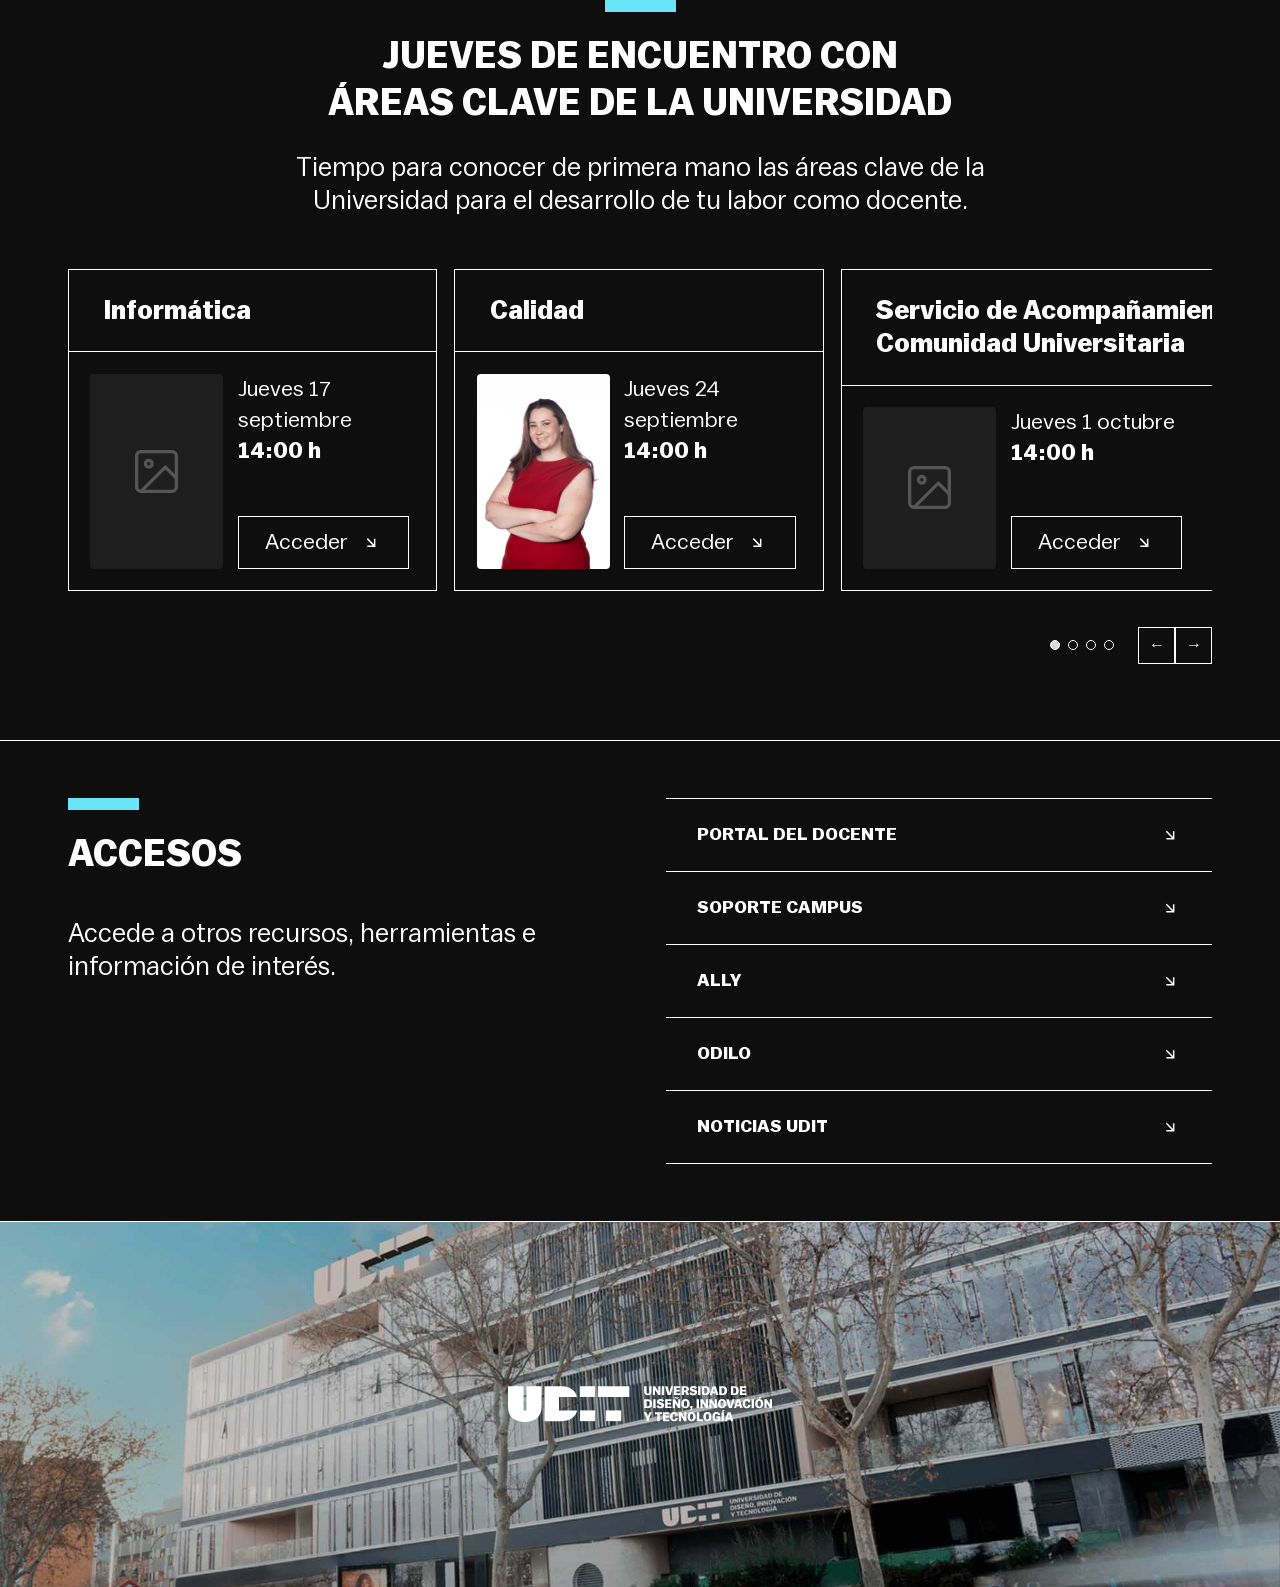
==== commit cb6dae9b: "Anadir pagina Jose Luis Rector, actualizar Jueves de Encuentro, carrusel simetrico y ajustes de mini" ====
--- a/Home/index.html
+++ b/Home/index.html
@@ -160,7 +160,7 @@
             <img src="../Recursos/Imagenes/Miniatura_JoseLuisOlazagoita.png" alt="Vídeo de José Luis Olazagotia, Rector y Vicerrector de Investigación" />
           </div>
           <div class="video-card__info">
-            <div class="video-card__thumb" aria-hidden="true">
+            <div class="video-card__thumb has-image" style="background-image: url('../Recursos/Imagenes/Imagen_JoseLuisOlazagotia.svg');" aria-hidden="true">
               <video class="video-card__thumb-video" src="../Video/VideoPlaceholder.mp4" muted preload="none" loop></video>
             </div>
             <div class="video-card__meta">
@@ -175,12 +175,12 @@
             <img src="../Recursos/Imagenes/Miniatura_MarisaSarget.png" alt="Vídeo de Marisa Sarget, Vicerrectora de Ordenación Académica y Profesorado" />
           </div>
           <div class="video-card__info">
-            <div class="video-card__thumb" aria-hidden="true">
+            <div class="video-card__thumb has-image" style="background-image: url('../Recursos/Imagenes/Imagen_MarisaSarget.svg');" aria-hidden="true">
               <video class="video-card__thumb-video" src="../Video/VideoPlaceholder.mp4" muted preload="none" loop></video>
             </div>
             <div class="video-card__meta">
               <p class="video-card__name">Marisa Sarget</p>
-              <p class="video-card__role">Vicerrectora de Ordenación Académica y Profesorado</p>
+              <p class="video-card__role">Vicerrectora de Ordenación<br>Académica y Profesorado</p>
             </div>
           </div>
         </a>
@@ -279,11 +279,11 @@
                     <img src="../Recursos/Imagenes/FlechaBlanca.svg" alt="" aria-hidden="true" class="btn-arrow" />
                   </a>
                   <a href="https://online.udit.es/ultra/courses/_3113_1/outline" class="accordion__list-item" target="_blank" rel="noopener noreferrer">
-                    <span class="accordion__label"><span class="accordion__num">02/</span><span>Suite Creativa de diseño digital</span></span>
+                    <span class="accordion__label"><span class="accordion__num">02/</span><span>Suite creativa de diseño digital</span></span>
                     <img src="../Recursos/Imagenes/FlechaBlanca.svg" alt="" aria-hidden="true" class="btn-arrow" />
                   </a>
                   <a href="https://online.udit.es/ultra/courses/_3114_1/outline" class="accordion__list-item" target="_blank" rel="noopener noreferrer">
-                    <span class="accordion__label"><span class="accordion__num">03/</span><span>IA para docentes UDIT</span></span>
+                    <span class="accordion__label"><span class="accordion__num">03/</span><span>IA para docentes UDIT (próximamente)</span></span>
                     <img src="../Recursos/Imagenes/FlechaBlanca.svg" alt="" aria-hidden="true" class="btn-arrow" />
                   </a>
                 </ul>
@@ -334,12 +334,60 @@
       <div class="container">
         <span class="accent-bar" aria-hidden="true"></span>
         <h2 class="section-title section-jueves__title" id="jueves-title">
-          JUEVES DE ENCUENTRO CON ÁREAS CLAVE DE LA UNIVERSIDAD
+          JUEVES DE ENCUENTRO CON<br>ÁREAS CLAVE DE LA UNIVERSIDAD
         </h2>
-        <p class="section-text section-jueves__desc">Tiempo para conocer de primera mano las áreas clave de la Universidad para el desarrollo de tu labor como docente.</p>
+        <p class="section-text section-jueves__desc">Tiempo para conocer de primera mano las áreas clave de la<br>Universidad para el desarrollo de tu labor como docente.</p>
 
         <div class="carousel" role="region" aria-label="Sesiones Jueves de Encuentro">
           <div class="carousel__track">
+
+            <article class="jueves-card" aria-labelledby="informatica-title">
+              <h3 class="jueves-card__name" id="informatica-title">Informática</h3>
+              <hr class="jueves-card__rule" />
+              <div class="jueves-card__body">
+                <div class="jueves-card__thumb jueves-card__thumb--informatica" aria-hidden="true"></div>
+                <div class="jueves-card__details">
+                  <p class="jueves-card__date"><span>Jueves 17 septiembre</span><br /><strong>14:00 h</strong></p>
+                  <a class="jueves-card__btn" href="#" aria-label="Acceder: Informática, Jueves 17 Septiembre 14.00h">Acceder <img src="../Recursos/Imagenes/FlechaBlanca.svg" alt="" aria-hidden="true" class="btn-arrow" /></a>
+                </div>
+              </div>
+            </article>
+
+            <article class="jueves-card" aria-labelledby="calidad-title">
+              <h3 class="jueves-card__name" id="calidad-title">Calidad</h3>
+              <hr class="jueves-card__rule" />
+              <div class="jueves-card__body">
+                <div class="jueves-card__thumb jueves-card__thumb--calidad" aria-hidden="true"></div>
+                <div class="jueves-card__details">
+                  <p class="jueves-card__date"><span>Jueves 24 septiembre</span><br /><strong>14:00 h</strong></p>
+                  <a class="jueves-card__btn" href="#" aria-label="Acceder: Calidad, Jueves 24 Septiembre 14.00h">Acceder <img src="../Recursos/Imagenes/FlechaBlanca.svg" alt="" aria-hidden="true" class="btn-arrow" /></a>
+                </div>
+              </div>
+            </article>
+
+            <article class="jueves-card jueves-card--wide" aria-labelledby="acompanamiento-title">
+              <h3 class="jueves-card__name" id="acompanamiento-title">Servicio de Acompañamiento a la<br>Comunidad Universitaria</h3>
+              <hr class="jueves-card__rule" />
+              <div class="jueves-card__body">
+                <div class="jueves-card__thumb jueves-card__thumb--acompanamiento" aria-hidden="true"></div>
+                <div class="jueves-card__details">
+                  <p class="jueves-card__date"><span>Jueves 1 octubre</span><br /><strong>14:00 h</strong></p>
+                  <a class="jueves-card__btn" href="#" aria-label="Acceder: Servicio de Acompañamiento a la Comunidad Universitaria, Jueves 1 Octubre 14.00h">Acceder <img src="../Recursos/Imagenes/FlechaBlanca.svg" alt="" aria-hidden="true" class="btn-arrow" /></a>
+                </div>
+              </div>
+            </article>
+
+            <article class="jueves-card" aria-labelledby="rrhh-title">
+              <h3 class="jueves-card__name" id="rrhh-title">Recursos humanos</h3>
+              <hr class="jueves-card__rule" />
+              <div class="jueves-card__body">
+                <div class="jueves-card__thumb jueves-card__thumb--rrhh" aria-hidden="true"></div>
+                <div class="jueves-card__details">
+                  <p class="jueves-card__date"><span>Jueves 8 octubre</span><br /><strong>14:00 h</strong></p>
+                  <a class="jueves-card__btn" href="#" aria-label="Acceder: Recursos humanos, Jueves 8 Octubre 14.00h">Acceder <img src="../Recursos/Imagenes/FlechaBlanca.svg" alt="" aria-hidden="true" class="btn-arrow" /></a>
+                </div>
+              </div>
+            </article>
 
             <article class="jueves-card" aria-labelledby="secretaria-title">
               <h3 class="jueves-card__name" id="secretaria-title">Secretaría académica</h3>
@@ -347,8 +395,8 @@
               <div class="jueves-card__body">
                 <div class="jueves-card__thumb jueves-card__thumb--secretaria" aria-hidden="true"></div>
                 <div class="jueves-card__details">
-                  <p class="jueves-card__date"><span>Jueves 10 septiembre</span><br /><strong>14:00 h</strong></p>
-                  <a class="jueves-card__btn" href="#" aria-label="Acceder: Secretaría académica, Jueves 10 Septiembre 14.00h">Acceder <img src="../Recursos/Imagenes/FlechaBlanca.svg" alt="" aria-hidden="true" class="btn-arrow" /></a>
+                  <p class="jueves-card__date"><span>(Próximamente)</span></p>
+                  <span class="jueves-card__btn is-disabled" aria-disabled="true">Acceder <img src="../Recursos/Imagenes/FlechaBlanca.svg" alt="" aria-hidden="true" class="btn-arrow" /></span>
                 </div>
               </div>
             </article>
@@ -359,44 +407,8 @@
               <div class="jueves-card__body">
                 <div class="jueves-card__thumb jueves-card__thumb--portal" aria-hidden="true"></div>
                 <div class="jueves-card__details">
-                  <p class="jueves-card__date"><span>Jueves 24 septiembre</span><br /><strong>14:00 h</strong></p>
-                  <a class="jueves-card__btn" href="#" aria-label="Acceder: Portal del docente, Jueves 24 Septiembre 14.00h">Acceder <img src="../Recursos/Imagenes/FlechaBlanca.svg" alt="" aria-hidden="true" class="btn-arrow" /></a>
-                </div>
-              </div>
-            </article>
-
-            <article class="jueves-card" aria-labelledby="calidad-title">
-              <h3 class="jueves-card__name" id="calidad-title">Calidad</h3>
-              <hr class="jueves-card__rule" />
-              <div class="jueves-card__body">
-                <div class="jueves-card__thumb jueves-card__thumb--calidad" aria-hidden="true"></div>
-                <div class="jueves-card__details">
-                  <p class="jueves-card__date"><span>Jueves 1 octubre</span><br /><strong>14:00 h</strong></p>
-                  <a class="jueves-card__btn" href="#" aria-label="Acceder: Calidad, Jueves 1 Octubre 14.00h">Acceder <img src="../Recursos/Imagenes/FlechaBlanca.svg" alt="" aria-hidden="true" class="btn-arrow" /></a>
-                </div>
-              </div>
-            </article>
-
-            <article class="jueves-card" aria-labelledby="informatica-title">
-              <h3 class="jueves-card__name" id="informatica-title">Informática</h3>
-              <hr class="jueves-card__rule" />
-              <div class="jueves-card__body">
-                <div class="jueves-card__thumb jueves-card__thumb--informatica" aria-hidden="true"></div>
-                <div class="jueves-card__details">
-                  <p class="jueves-card__date"><span>Jueves 15 octubre</span><br /><strong>14:00 h</strong></p>
-                  <a class="jueves-card__btn" href="#" aria-label="Acceder: Informática, Jueves 15 Octubre 14.00h">Acceder <img src="../Recursos/Imagenes/FlechaBlanca.svg" alt="" aria-hidden="true" class="btn-arrow" /></a>
-                </div>
-              </div>
-            </article>
-
-            <article class="jueves-card" aria-labelledby="rrhh-title">
-              <h3 class="jueves-card__name" id="rrhh-title">Recursos humanos</h3>
-              <hr class="jueves-card__rule" />
-              <div class="jueves-card__body">
-                <div class="jueves-card__thumb jueves-card__thumb--rrhh" aria-hidden="true"></div>
-                <div class="jueves-card__details">
-                  <p class="jueves-card__date"><span>Jueves 29 octubre</span><br /><strong>14:00 h</strong></p>
-                  <a class="jueves-card__btn" href="#" aria-label="Acceder: Recursos humanos, Jueves 29 Octubre 14.00h">Acceder <img src="../Recursos/Imagenes/FlechaBlanca.svg" alt="" aria-hidden="true" class="btn-arrow" /></a>
+                  <p class="jueves-card__date"><span>(Próximamente)</span></p>
+                  <span class="jueves-card__btn is-disabled" aria-disabled="true">Acceder <img src="../Recursos/Imagenes/FlechaBlanca.svg" alt="" aria-hidden="true" class="btn-arrow" /></span>
                 </div>
               </div>
             </article>
@@ -462,22 +474,36 @@
       var nextBtn = carousel.querySelector('.carousel__arrow[aria-label="Siguiente"]');
       var dots    = Array.from(carousel.querySelectorAll('.carousel__dot'));
 
-      var currentIndex = 0;
-
-      function cardWidth()    { return cards[0].offsetWidth; }
-      function gapSize()      { return parseInt(getComputedStyle(track).columnGap) || 17; }
-      function visibleCount() {
-        var tw = carousel.offsetWidth;
-        var cw = cardWidth();
-        var g  = gapSize();
-        return Math.max(1, Math.floor((tw + g) / (cw + g)));
+      var currentIndex  = 0;
+      var currentOffset = 0;
+
+      // Desplazamiento máximo posible sin dejar hueco vacío al final
+      function maxScroll() { return Math.max(0, track.scrollWidth - carousel.offsetWidth); }
+
+      // Última tarjeta cuyo borde izquierdo aún cabe dentro del desplazamiento máximo
+      // (soporta tarjetas de ancho distinto, como la de Servicio de Acompañamiento)
+      function maxIndex() {
+        for (var i = cards.length - 1; i >= 0; i--) {
+          if (cards[i].offsetLeft <= maxScroll()) return i;
+        }
+        return 0;
       }
-      function maxIndex() { return Math.max(0, cards.length - visibleCount()); }
 
       function goTo(index) {
         var max = maxIndex();
         currentIndex = index < 0 ? 0 : index > max ? max : index;
-        track.style.transform = 'translateX(-' + (currentIndex * (cardWidth() + gapSize())) + 'px)';
+
+        // La primera tarjeta siempre debe verse completa, sin recortes; en la
+        // última parada usamos el desplazamiento máximo real (no la posición
+        // propia de la tarjeta) para que la última tarjeta también se vea completa.
+        if (currentIndex === 0) {
+          currentOffset = 0;
+        } else if (currentIndex === max) {
+          currentOffset = maxScroll();
+        } else {
+          currentOffset = Math.min(cards[currentIndex].offsetLeft, maxScroll());
+        }
+        track.style.transform = 'translateX(-' + currentOffset + 'px)';
 
         dots.forEach(function (dot, i) {
           var active = i === currentIndex;
@@ -616,7 +642,7 @@
     // ── Video preview en thumbs al hover ────────────────────────
     (function () {
       document.querySelectorAll('.video-card').forEach(function (card) {
-        var video = card.querySelector('.video-card__thumb-video');
+        var video = card.querySelector('video.video-card__thumb-video');
         if (!video) return;
         card.addEventListener('mouseenter', function () {
           video.play();
--- a/Home/style.css
+++ b/Home/style.css
@@ -242,7 +242,13 @@
   border-radius: 4px;
   overflow: hidden;
   background-color: #1e1e1e;
+  background-size: cover;
+  background-position: center 20%;
   position: relative;
+}
+
+.video-card__thumb.has-image::after {
+  display: none;
 }
 
 .video-card__thumb::after {
@@ -547,13 +553,22 @@
   padding-bottom: clamp(48px, 5.97vw, 86px);
 }
 
+.section-jueves .accent-bar {
+  margin-left: auto;
+  margin-right: auto;
+}
+
 .section-jueves__title {
   max-width: 1324px;
+  margin-left: auto;
+  margin-right: auto;
   margin-bottom: clamp(16px, 1.81vw, 26px);
+  text-align: center;
 }
 
 .section-jueves__desc {
   margin-bottom: clamp(32px, 4.03vw, 58px);
+  text-align: center;
 }
 
 /* Carrusel — flex, 3 tarjetas visibles, 4ª oculta */
@@ -577,6 +592,15 @@
   display: flex;
   flex-direction: column;
   aspect-ratio: 423 / 363;
+}
+
+/* Tarjeta más ancha para títulos largos — ocupa 2 columnas + el hueco entre ellas.
+   Nota: el carrusel calcula el desplazamiento asumiendo tarjetas de ancho uniforme,
+   así que el paginado puede desalinearse ligeramente a partir de esta tarjeta. */
+.jueves-card--wide {
+  flex-basis: calc(50% - 8.5px);
+  /* Compensa el ancho extra para mantener el mismo alto que las demás tarjetas */
+  aspect-ratio: 635 / 363;
 }
 
 /* Título */
@@ -609,6 +633,7 @@
 .jueves-card:nth-child(3) .jueves-card__name::before { background-color: #69E4F9; }
 .jueves-card:nth-child(4) .jueves-card__name::before { background-color: #81F787; }
 .jueves-card:nth-child(5) .jueves-card__name::before { background-color: #EFE865; }
+.jueves-card:nth-child(6) .jueves-card__name::before { background-color: #FFC178; }
 
 .jueves-card:hover .jueves-card__name::before { transform: scaleX(1); }
 
@@ -617,6 +642,7 @@
 .jueves-card:nth-child(3):hover .jueves-card__name { color: #2B3A7A; }
 .jueves-card:nth-child(4):hover .jueves-card__name { color: #105E58; }
 .jueves-card:nth-child(5):hover .jueves-card__name { color: #163050; }
+.jueves-card:nth-child(6):hover .jueves-card__name { color: #7A4A10; }
 
 .jueves-card__rule {
   border: none;
@@ -658,18 +684,29 @@
   pointer-events: none;
 }
 
-.jueves-card__thumb--secretaria  { background-image: url(img/frame-secretaria.png); }
-.jueves-card__thumb--portal      { background-image: url(img/frame-5-5.png); }
-.jueves-card__thumb--calidad     { background-image: url(img/frame-5.png); }
-.jueves-card__thumb--informatica { background-image: url(img/frame-5-2.png); }
-.jueves-card__thumb--rrhh        { background-image: url(img/image.png); }
+.jueves-card__thumb--calidad        { background-image: url(../Recursos/Imagenes/JuevesDeEncuentro/Calidad-AdelinaGrava.png); }
+.jueves-card__thumb--calidad::after { display: none; }
+.jueves-card__thumb--informatica    { background-image: url(img/frame-5-2.png); }
+.jueves-card__thumb--rrhh           { background-image: url(img/image.png); }
+.jueves-card__thumb--acompanamiento { background-image: url(img/frame-acompanamiento.png); }
 
 /* TODO: cuando lleguen las imágenes reales, borrar este bloque */
+.jueves-card__thumb--informatica::after,
+.jueves-card__thumb--rrhh::after,
+.jueves-card__thumb--acompanamiento::after { display: block; }
+
+/* Sesiones aún sin fecha confirmada: fondo gris claro + icono de reloj */
+.jueves-card__thumb--secretaria,
+.jueves-card__thumb--portal {
+  background-color: #d9d9d9;
+}
+
 .jueves-card__thumb--secretaria::after,
-.jueves-card__thumb--portal::after,
-.jueves-card__thumb--calidad::after,
-.jueves-card__thumb--informatica::after,
-.jueves-card__thumb--rrhh::after { display: block; }
+.jueves-card__thumb--portal::after {
+  display: block;
+  background-image: url('../Recursos/Imagenes/clock-negro.svg');
+  background-size: 30%;
+}
 
 .jueves-card__details {
   flex: 1;
@@ -708,6 +745,16 @@
   background-color: #69e4f9;
   border-color: #69e4f9;
   color: #000000;
+}
+
+.jueves-card__btn.is-disabled {
+  border-color: rgba(255, 255, 255, 0.35);
+  color: rgba(255, 255, 255, 0.35);
+  pointer-events: none;
+}
+
+.jueves-card__btn.is-disabled .btn-arrow {
+  opacity: 0.35;
 }
 
 /* Controles del carrusel */
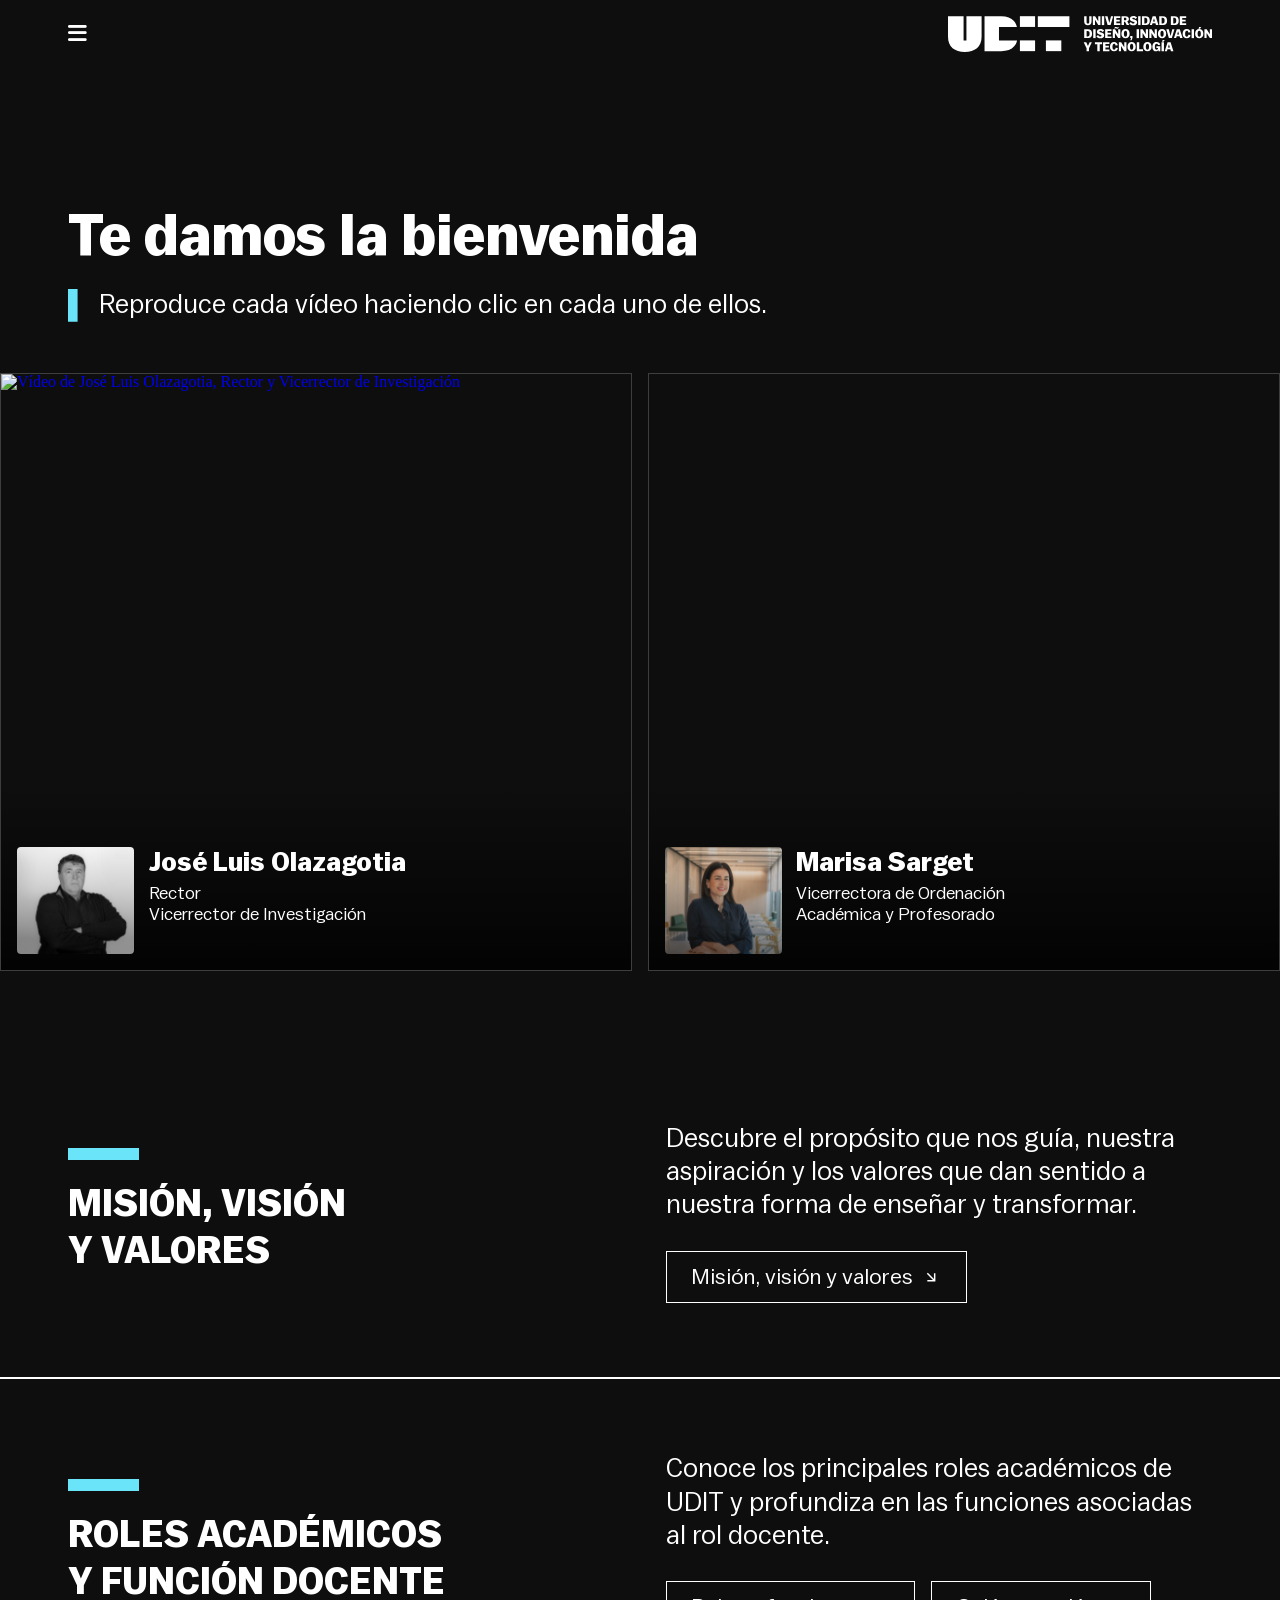
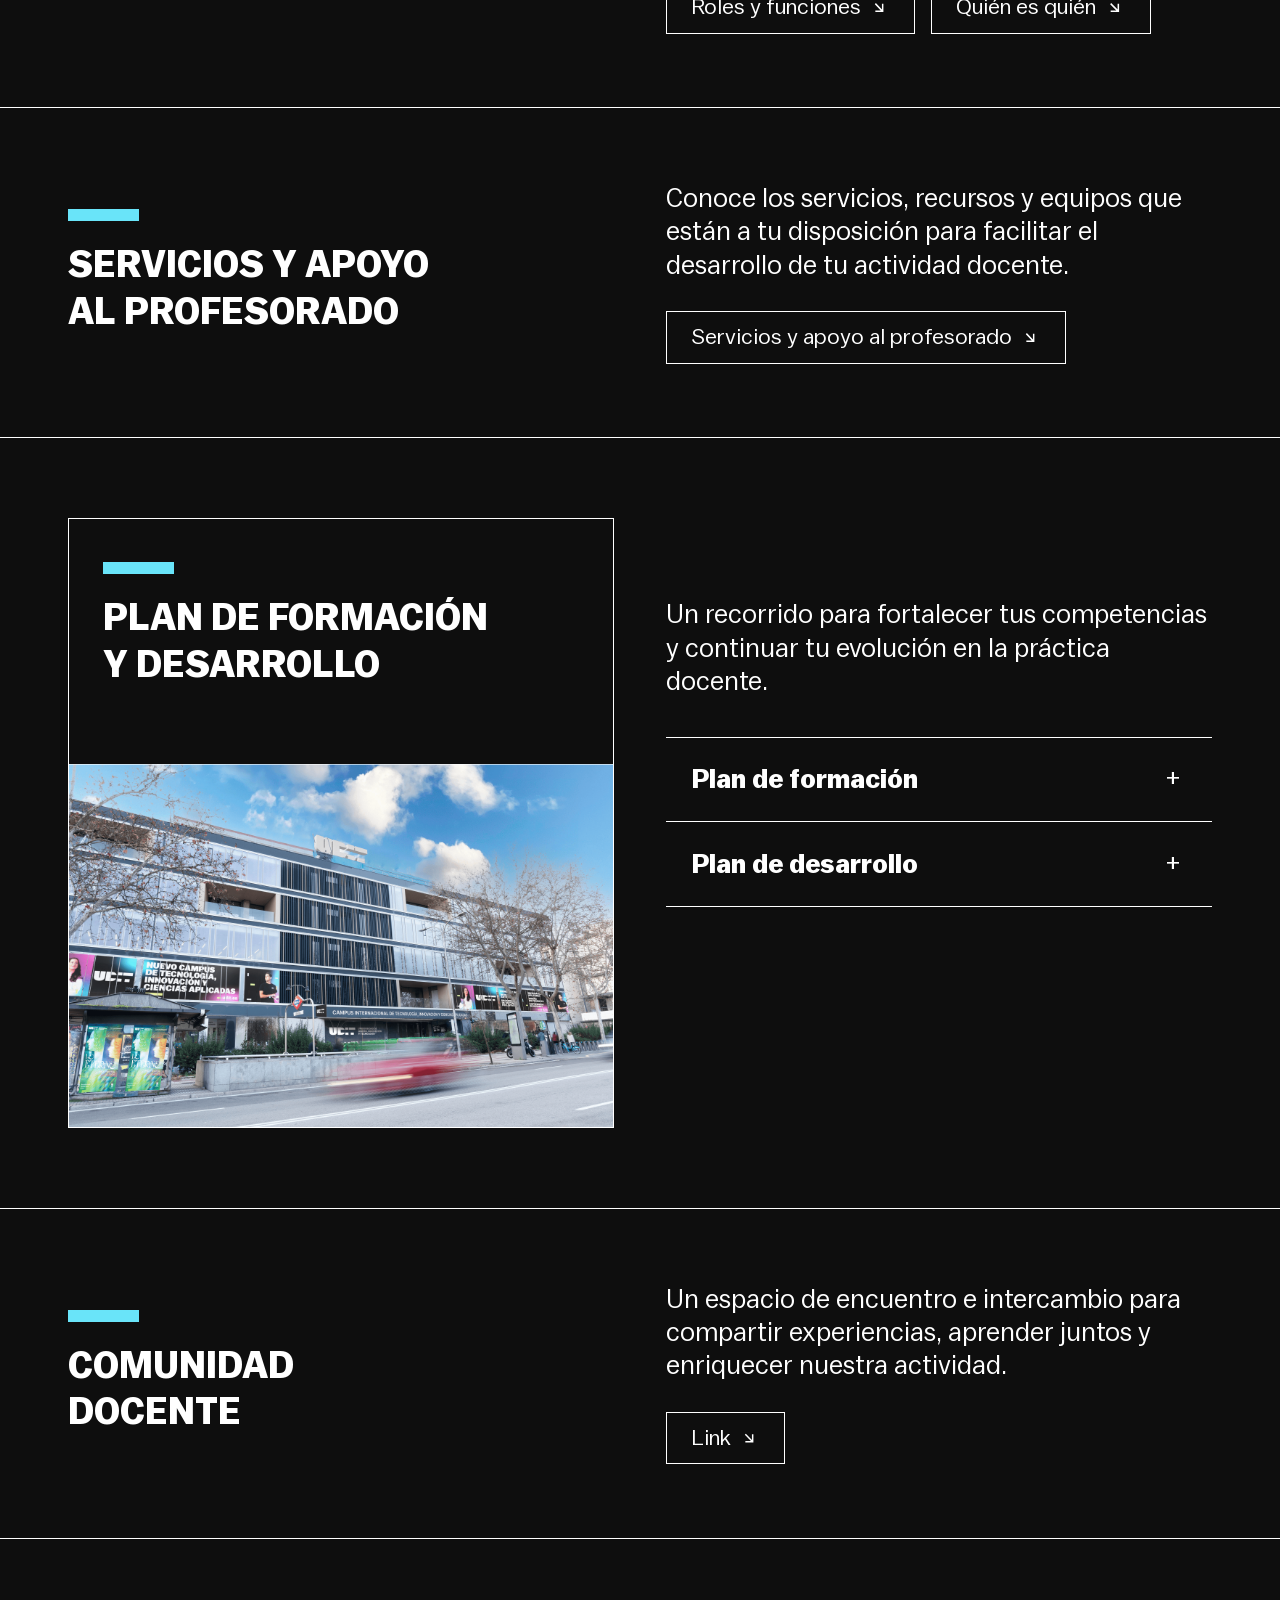
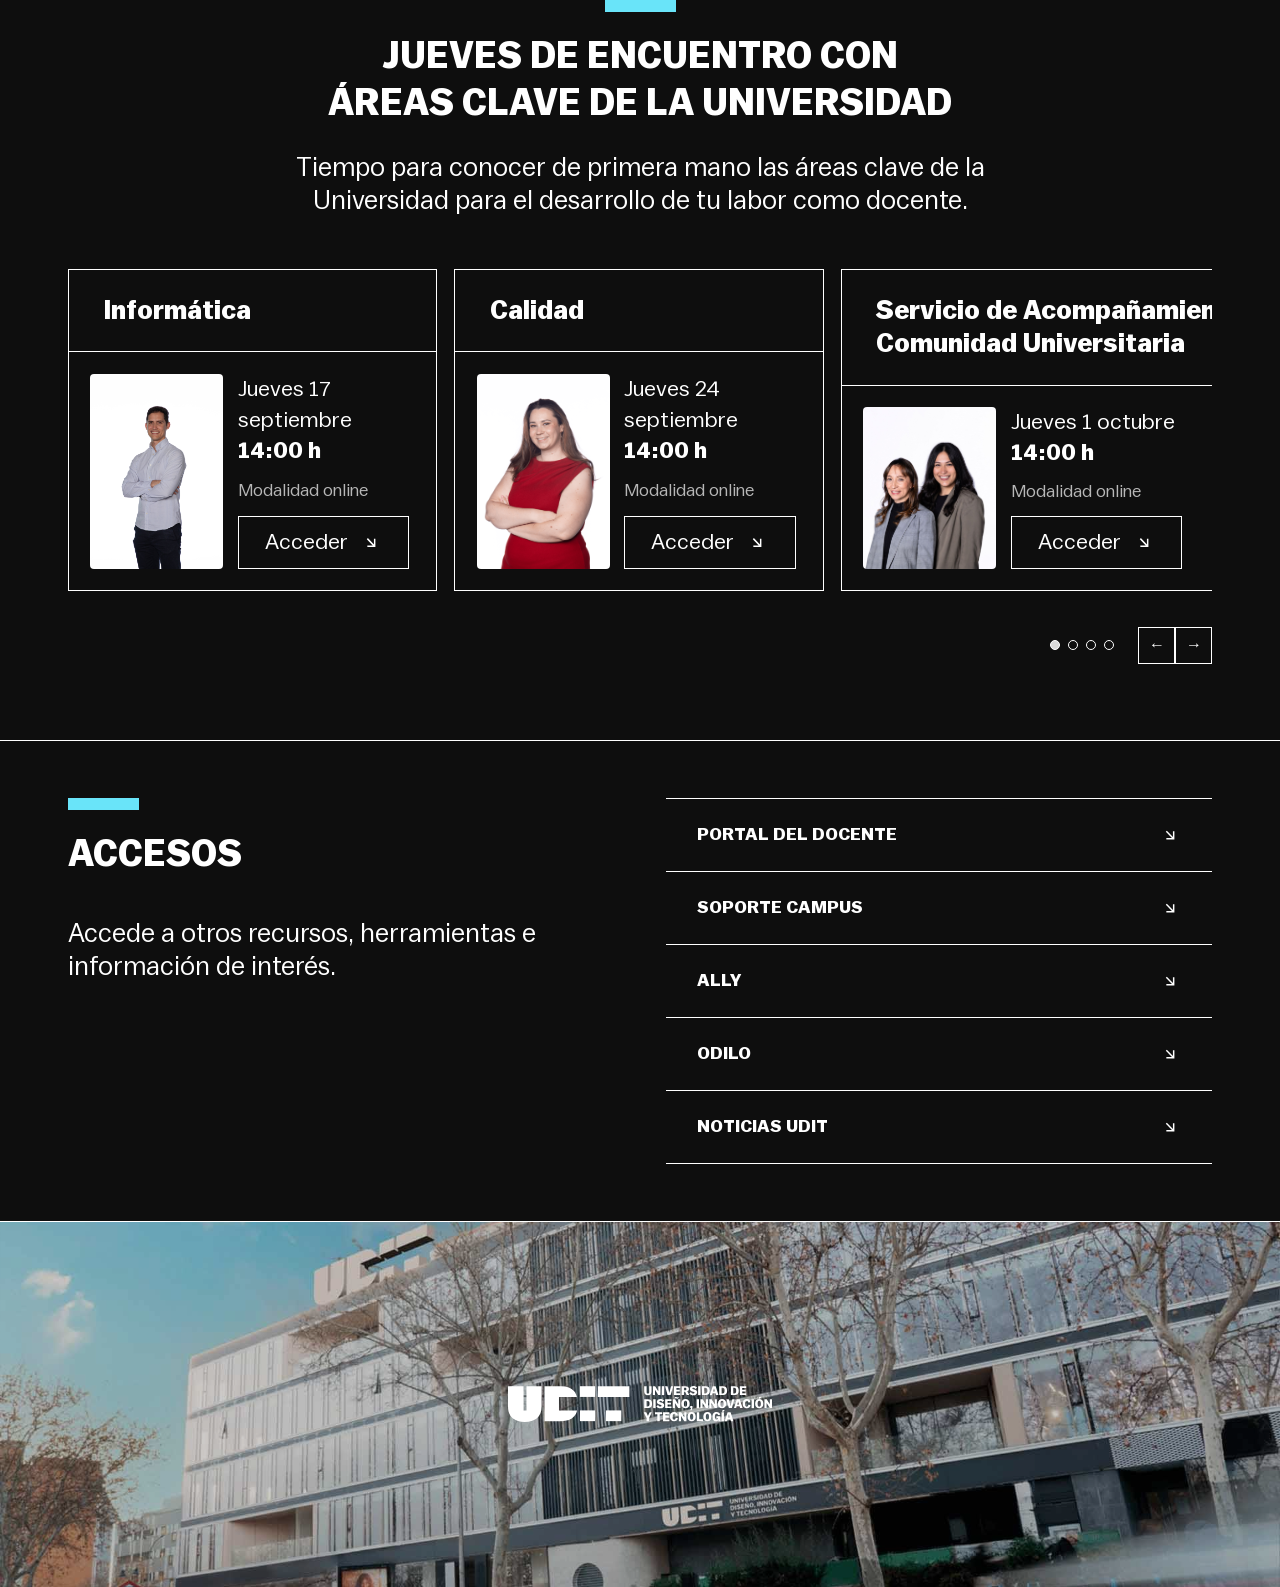
==== commit af1b8742: "Ajustes de header, deshabilitar enlace Rector, formato de cita en Marisa, ocultar IA para docentes y" ====
--- a/Home/index.html
+++ b/Home/index.html
@@ -85,8 +85,8 @@
                   <span>02/ Suite Creativa de diseño digital</span>
                   <img src="../Recursos/Imagenes/FlechaNegra.svg" alt="" aria-hidden="true" class="site-nav__arrow" />
                 </a>
-                <hr class="site-nav__rule" />
-                <a class="site-nav__plan-link" href="#plan" data-accordion="panel-formacion">
+                <hr class="site-nav__rule is-disabled" />
+                <a class="site-nav__plan-link is-disabled" href="#plan" data-accordion="panel-formacion">
                   <span>03/ IA para docentes UDIT (próximamente)</span>
                   <img src="../Recursos/Imagenes/FlechaNegra.svg" alt="" aria-hidden="true" class="site-nav__arrow" />
                 </a>
@@ -172,7 +172,7 @@
 
         <a class="video-card" href="../Video/MarisaSarget/index.html">
           <div class="video-card__media">
-            <img src="../Recursos/Imagenes/Miniatura_MarisaSarget.png" alt="Vídeo de Marisa Sarget, Vicerrectora de Ordenación Académica y Profesorado" />
+            <img src="../Recursos/Imagenes/Miniatura_MarisaSarget.png" alt="Vídeo de Marisa Sarget, Vicerrectora de Ordenación Académica y Profesorado" style="--card-zoom: 1.15;" />
           </div>
           <div class="video-card__info">
             <div class="video-card__thumb has-image" style="background-image: url('../Recursos/Imagenes/Imagen_MarisaSarget.svg');" aria-hidden="true">
@@ -282,7 +282,7 @@
                     <span class="accordion__label"><span class="accordion__num">02/</span><span>Suite creativa de diseño digital</span></span>
                     <img src="../Recursos/Imagenes/FlechaBlanca.svg" alt="" aria-hidden="true" class="btn-arrow" />
                   </a>
-                  <a href="https://online.udit.es/ultra/courses/_3114_1/outline" class="accordion__list-item" target="_blank" rel="noopener noreferrer">
+                  <a href="https://online.udit.es/ultra/courses/_3114_1/outline" class="accordion__list-item is-disabled" target="_blank" rel="noopener noreferrer">
                     <span class="accordion__label"><span class="accordion__num">03/</span><span>IA para docentes UDIT (próximamente)</span></span>
                     <img src="../Recursos/Imagenes/FlechaBlanca.svg" alt="" aria-hidden="true" class="btn-arrow" />
                   </a>
@@ -348,6 +348,7 @@
                 <div class="jueves-card__thumb jueves-card__thumb--informatica" aria-hidden="true"></div>
                 <div class="jueves-card__details">
                   <p class="jueves-card__date"><span>Jueves 17 septiembre</span><br /><strong>14:00 h</strong></p>
+                  <p class="jueves-card__mode">Modalidad online</p>
                   <a class="jueves-card__btn" href="#" aria-label="Acceder: Informática, Jueves 17 Septiembre 14.00h">Acceder <img src="../Recursos/Imagenes/FlechaBlanca.svg" alt="" aria-hidden="true" class="btn-arrow" /></a>
                 </div>
               </div>
@@ -360,6 +361,7 @@
                 <div class="jueves-card__thumb jueves-card__thumb--calidad" aria-hidden="true"></div>
                 <div class="jueves-card__details">
                   <p class="jueves-card__date"><span>Jueves 24 septiembre</span><br /><strong>14:00 h</strong></p>
+                  <p class="jueves-card__mode">Modalidad online</p>
                   <a class="jueves-card__btn" href="#" aria-label="Acceder: Calidad, Jueves 24 Septiembre 14.00h">Acceder <img src="../Recursos/Imagenes/FlechaBlanca.svg" alt="" aria-hidden="true" class="btn-arrow" /></a>
                 </div>
               </div>
@@ -372,6 +374,7 @@
                 <div class="jueves-card__thumb jueves-card__thumb--acompanamiento" aria-hidden="true"></div>
                 <div class="jueves-card__details">
                   <p class="jueves-card__date"><span>Jueves 1 octubre</span><br /><strong>14:00 h</strong></p>
+                  <p class="jueves-card__mode">Modalidad online</p>
                   <a class="jueves-card__btn" href="#" aria-label="Acceder: Servicio de Acompañamiento a la Comunidad Universitaria, Jueves 1 Octubre 14.00h">Acceder <img src="../Recursos/Imagenes/FlechaBlanca.svg" alt="" aria-hidden="true" class="btn-arrow" /></a>
                 </div>
               </div>
@@ -384,6 +387,7 @@
                 <div class="jueves-card__thumb jueves-card__thumb--rrhh" aria-hidden="true"></div>
                 <div class="jueves-card__details">
                   <p class="jueves-card__date"><span>Jueves 8 octubre</span><br /><strong>14:00 h</strong></p>
+                  <p class="jueves-card__mode">Modalidad online</p>
                   <a class="jueves-card__btn" href="#" aria-label="Acceder: Recursos humanos, Jueves 8 Octubre 14.00h">Acceder <img src="../Recursos/Imagenes/FlechaBlanca.svg" alt="" aria-hidden="true" class="btn-arrow" /></a>
                 </div>
               </div>
--- a/Home/style.css
+++ b/Home/style.css
@@ -185,6 +185,12 @@
 }
 
 .video-card.is-disabled {
+  display: none;
+}
+
+.site-nav__plan-link.is-disabled,
+.site-nav__rule.is-disabled,
+.accordion__list-item.is-disabled {
   display: none;
 }
 
@@ -684,16 +690,16 @@
   pointer-events: none;
 }
 
-.jueves-card__thumb--calidad        { background-image: url(../Recursos/Imagenes/JuevesDeEncuentro/Calidad-AdelinaGrava.png); }
-.jueves-card__thumb--calidad::after { display: none; }
-.jueves-card__thumb--informatica    { background-image: url(img/frame-5-2.png); }
-.jueves-card__thumb--rrhh           { background-image: url(img/image.png); }
-.jueves-card__thumb--acompanamiento { background-image: url(img/frame-acompanamiento.png); }
+.jueves-card__thumb--calidad            { background-image: url(../Recursos/Imagenes/JuevesDeEncuentro/Calidad-AdelinaGrava.png); }
+.jueves-card__thumb--calidad::after     { display: none; }
+.jueves-card__thumb--informatica        { background-image: url(../Recursos/Imagenes/JuevesDeEncuentro/Informatica-Yasser.jpg); }
+.jueves-card__thumb--informatica::after { display: none; }
+.jueves-card__thumb--rrhh               { background-image: url(img/image.png); }
+.jueves-card__thumb--acompanamiento        { background-image: url(../Recursos/Imagenes/JuevesDeEncuentro/ServicioComunidad-Angela.jpg); }
+.jueves-card__thumb--acompanamiento::after { display: none; }
 
 /* TODO: cuando lleguen las imágenes reales, borrar este bloque */
-.jueves-card__thumb--informatica::after,
-.jueves-card__thumb--rrhh::after,
-.jueves-card__thumb--acompanamiento::after { display: block; }
+.jueves-card__thumb--rrhh::after { display: block; }
 
 /* Sesiones aún sin fecha confirmada: fondo gris claro + icono de reloj */
 .jueves-card__thumb--secretaria,
@@ -722,6 +728,14 @@
   color: #ffffff;
   line-height: 1.4;
 }
+.jueves-card__mode {
+  font-family: 'Balto', Helvetica, sans-serif;
+  font-weight: 400;
+  font-size: clamp(12px, 1.39vw, 20px);
+  color: rgba(255, 255, 255, 0.7);
+  line-height: 1.4;
+}
+
 .jueves-card__date strong {
   font-weight: 700;
 }
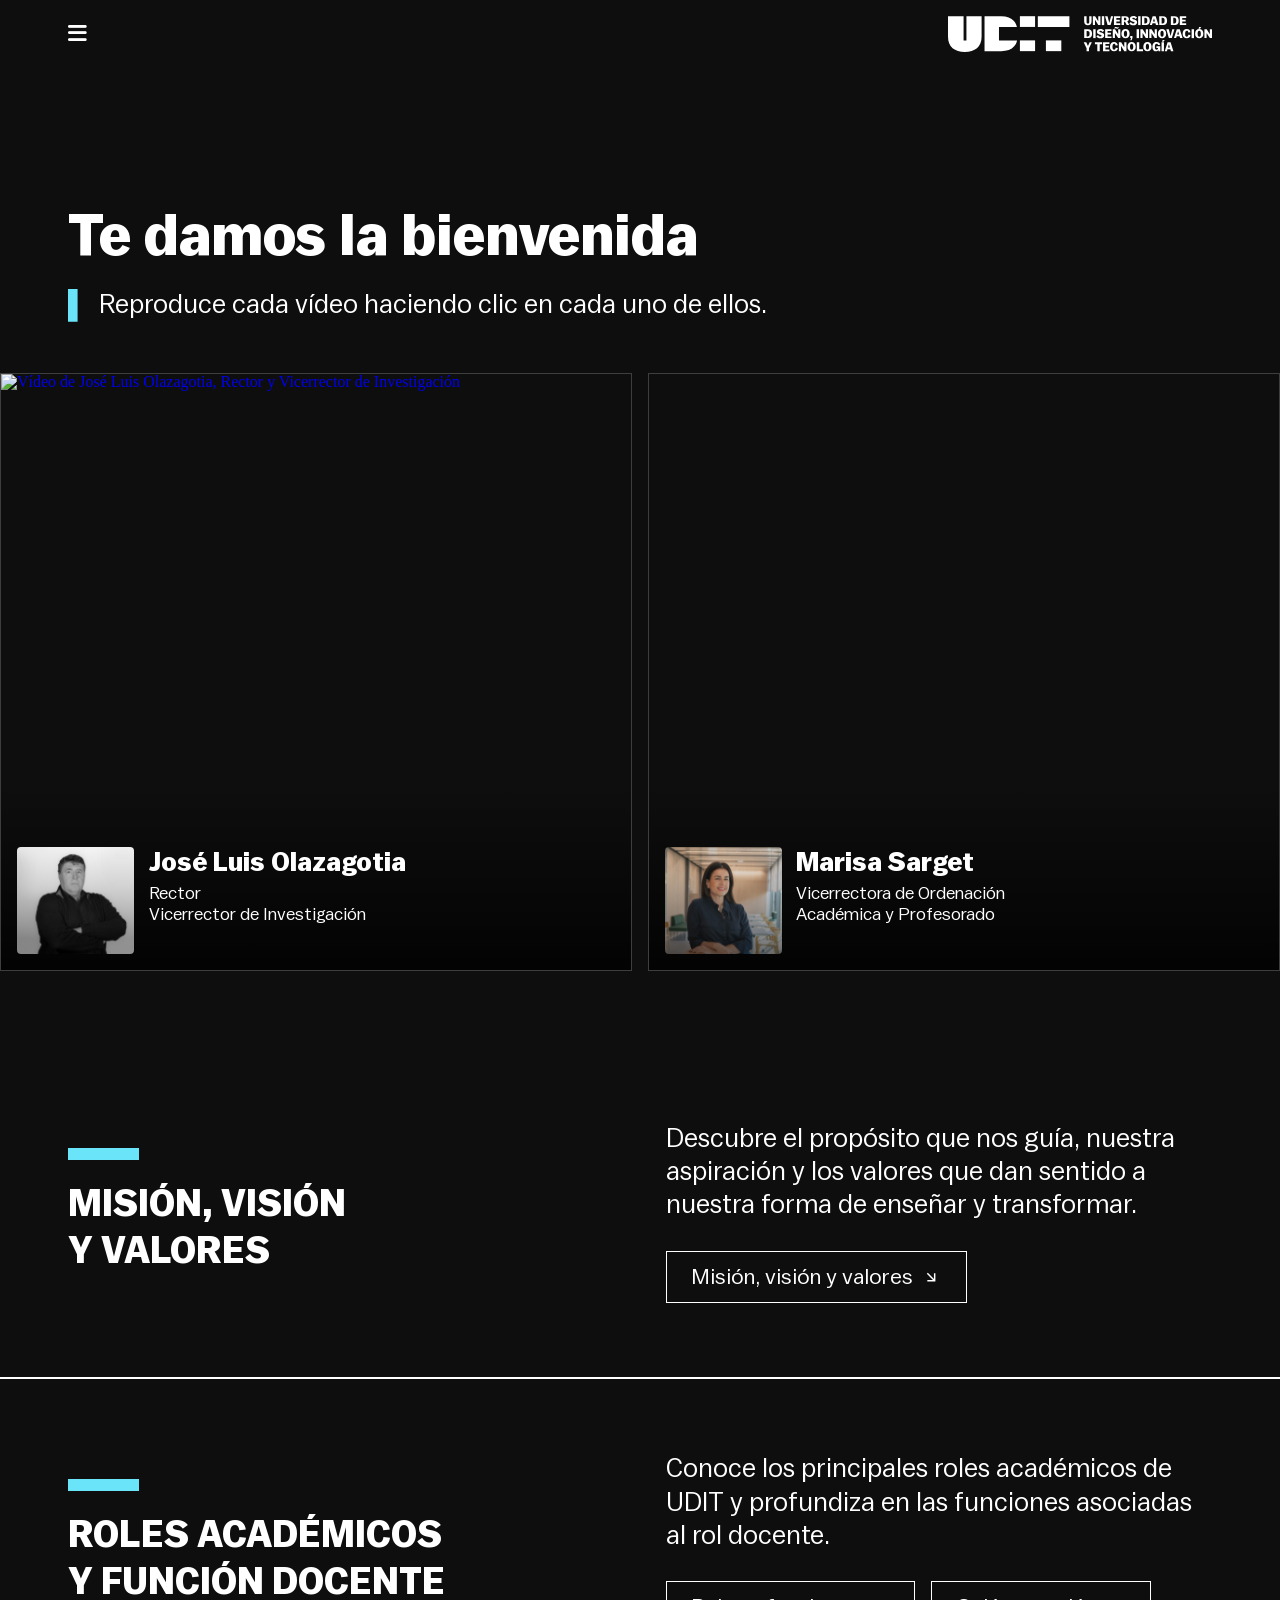
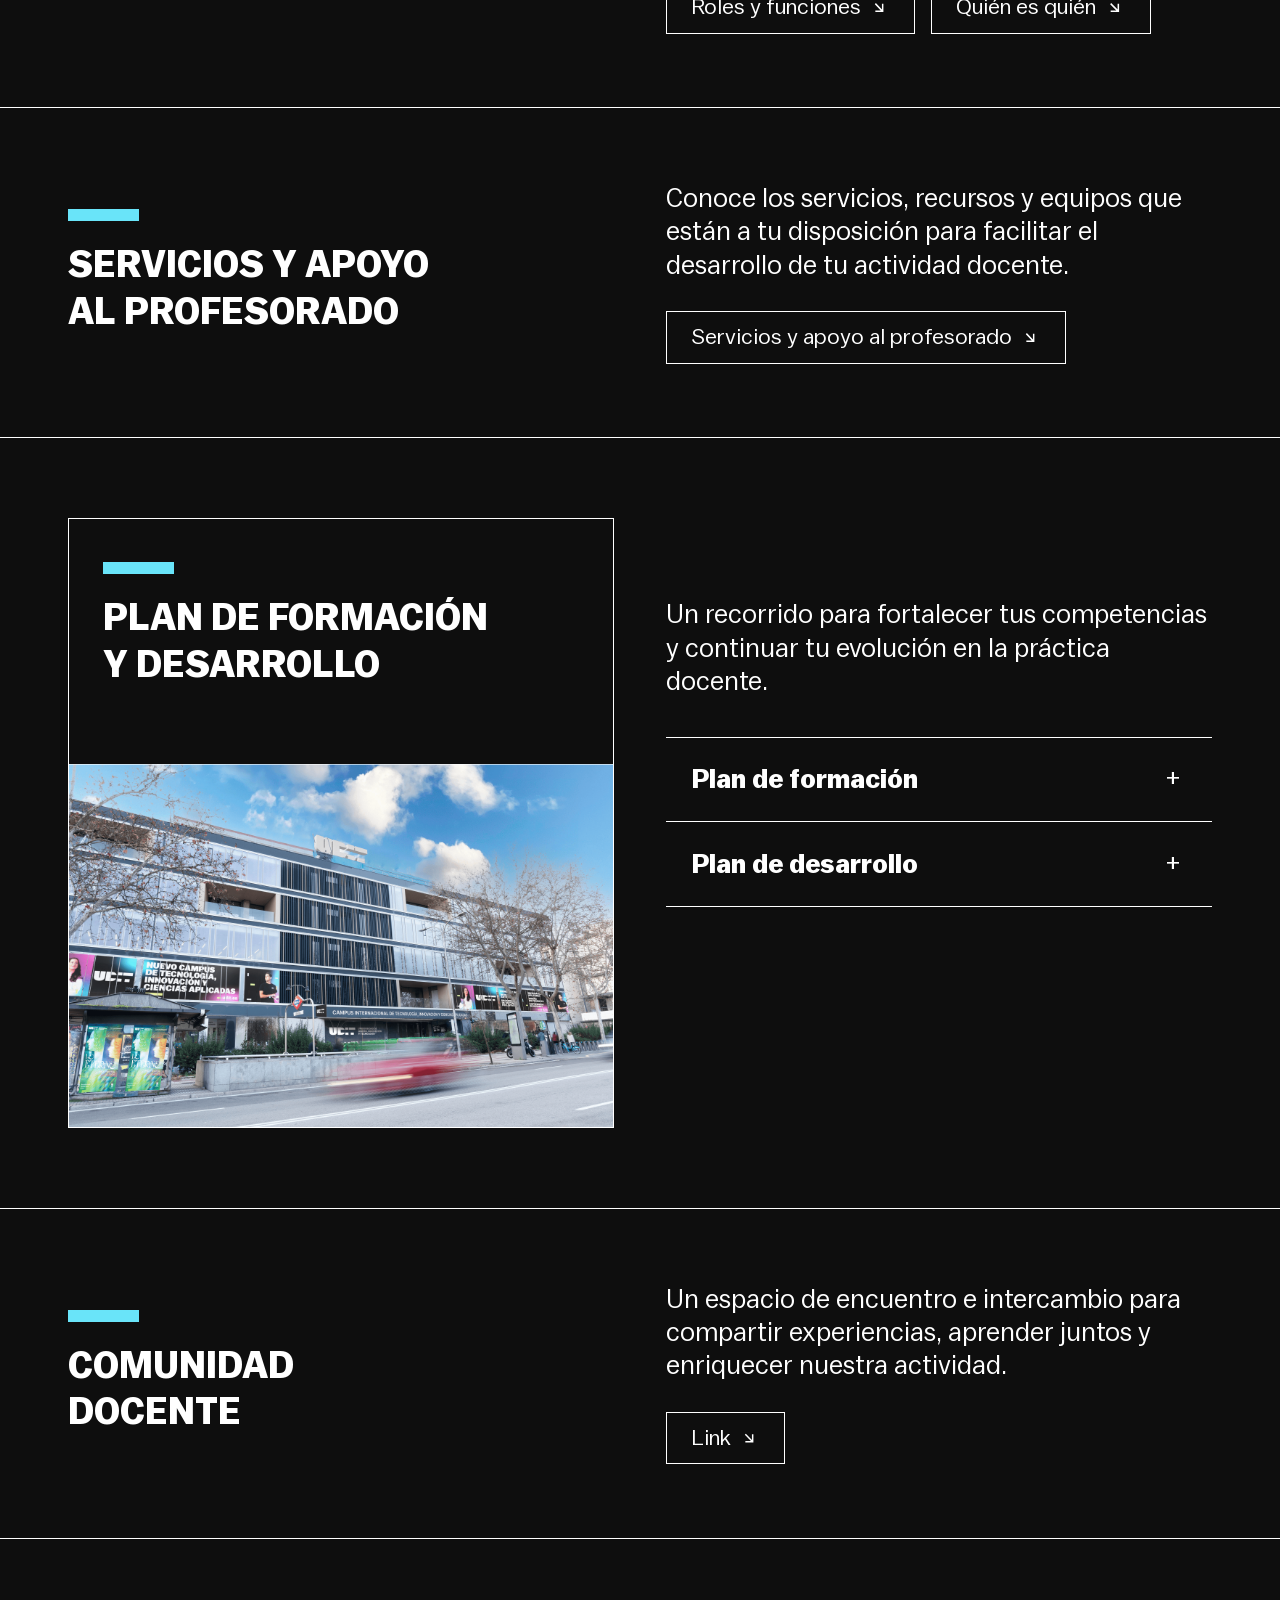
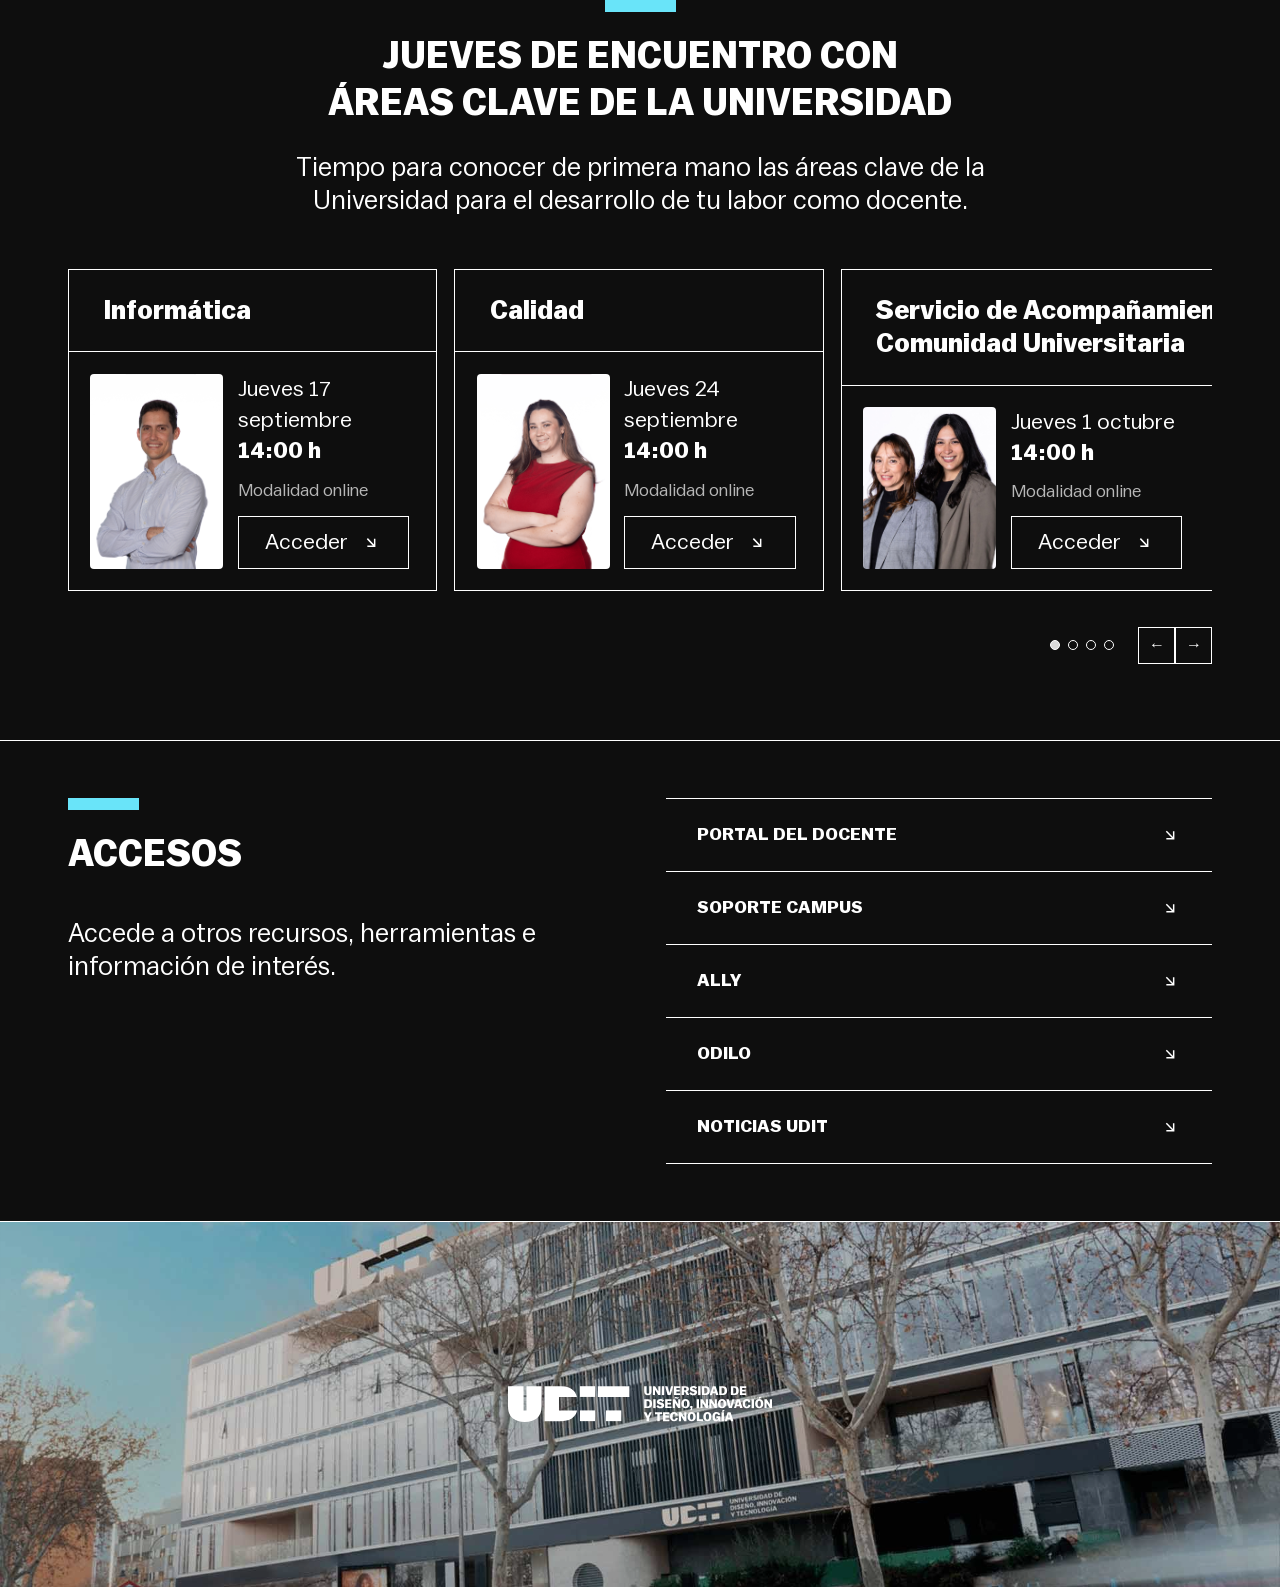
==== commit 729cb4e4: "Anadir enlace real a Comunidad docente" ====
--- a/Home/index.html
+++ b/Home/index.html
@@ -320,7 +320,7 @@
         </div>
         <div class="section-row__right">
           <p class="section-text">Un espacio de encuentro e intercambio para compartir experiencias, aprender juntos y enriquecer nuestra actividad.</p>
-          <a class="btn-pdf" href="#" aria-label="Comunidad docente: Link">
+          <a class="btn-pdf" href="https://online.udit.es/ultra/organizations/_5850_1/outline" target="_blank" rel="noopener noreferrer" aria-label="Comunidad docente: Link">
             Link
             <img src="../Recursos/Imagenes/FlechaBlanca.svg" alt="" aria-hidden="true" class="btn-arrow" />
           </a>
--- a/Home/style.css
+++ b/Home/style.css
@@ -690,12 +690,12 @@
   pointer-events: none;
 }
 
-.jueves-card__thumb--calidad            { background-image: url(../Recursos/Imagenes/JuevesDeEncuentro/Calidad-AdelinaGrava.png); }
+.jueves-card__thumb--calidad            { background-image: url(../Recursos/Imagenes/JuevesDeEncuentro/Calidad.jpg); }
 .jueves-card__thumb--calidad::after     { display: none; }
-.jueves-card__thumb--informatica        { background-image: url(../Recursos/Imagenes/JuevesDeEncuentro/Informatica-Yasser.jpg); }
+.jueves-card__thumb--informatica        { background-image: url(../Recursos/Imagenes/JuevesDeEncuentro/Informatica.jpg); }
 .jueves-card__thumb--informatica::after { display: none; }
 .jueves-card__thumb--rrhh               { background-image: url(img/image.png); }
-.jueves-card__thumb--acompanamiento        { background-image: url(../Recursos/Imagenes/JuevesDeEncuentro/ServicioComunidad-Angela.jpg); }
+.jueves-card__thumb--acompanamiento        { background-image: url(../Recursos/Imagenes/JuevesDeEncuentro/Servicio.jpg); }
 .jueves-card__thumb--acompanamiento::after { display: none; }
 
 /* TODO: cuando lleguen las imágenes reales, borrar este bloque */
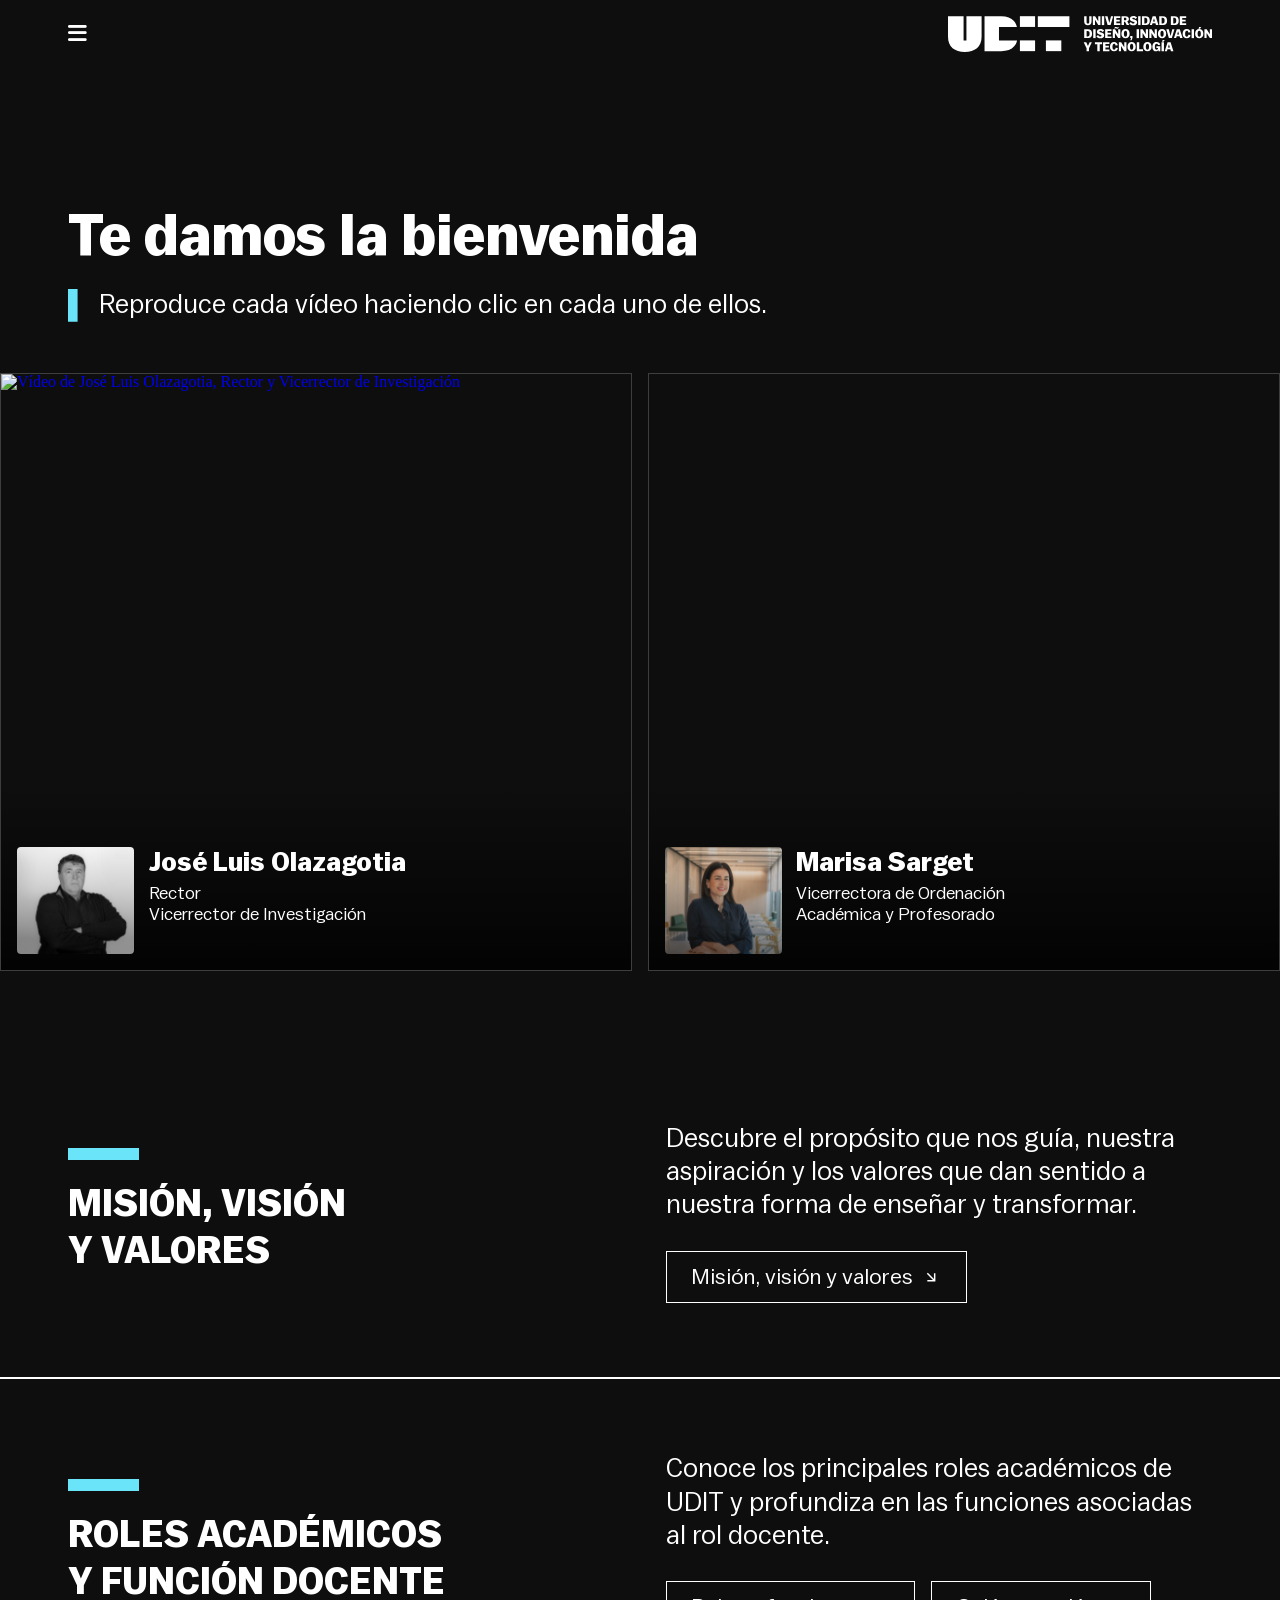
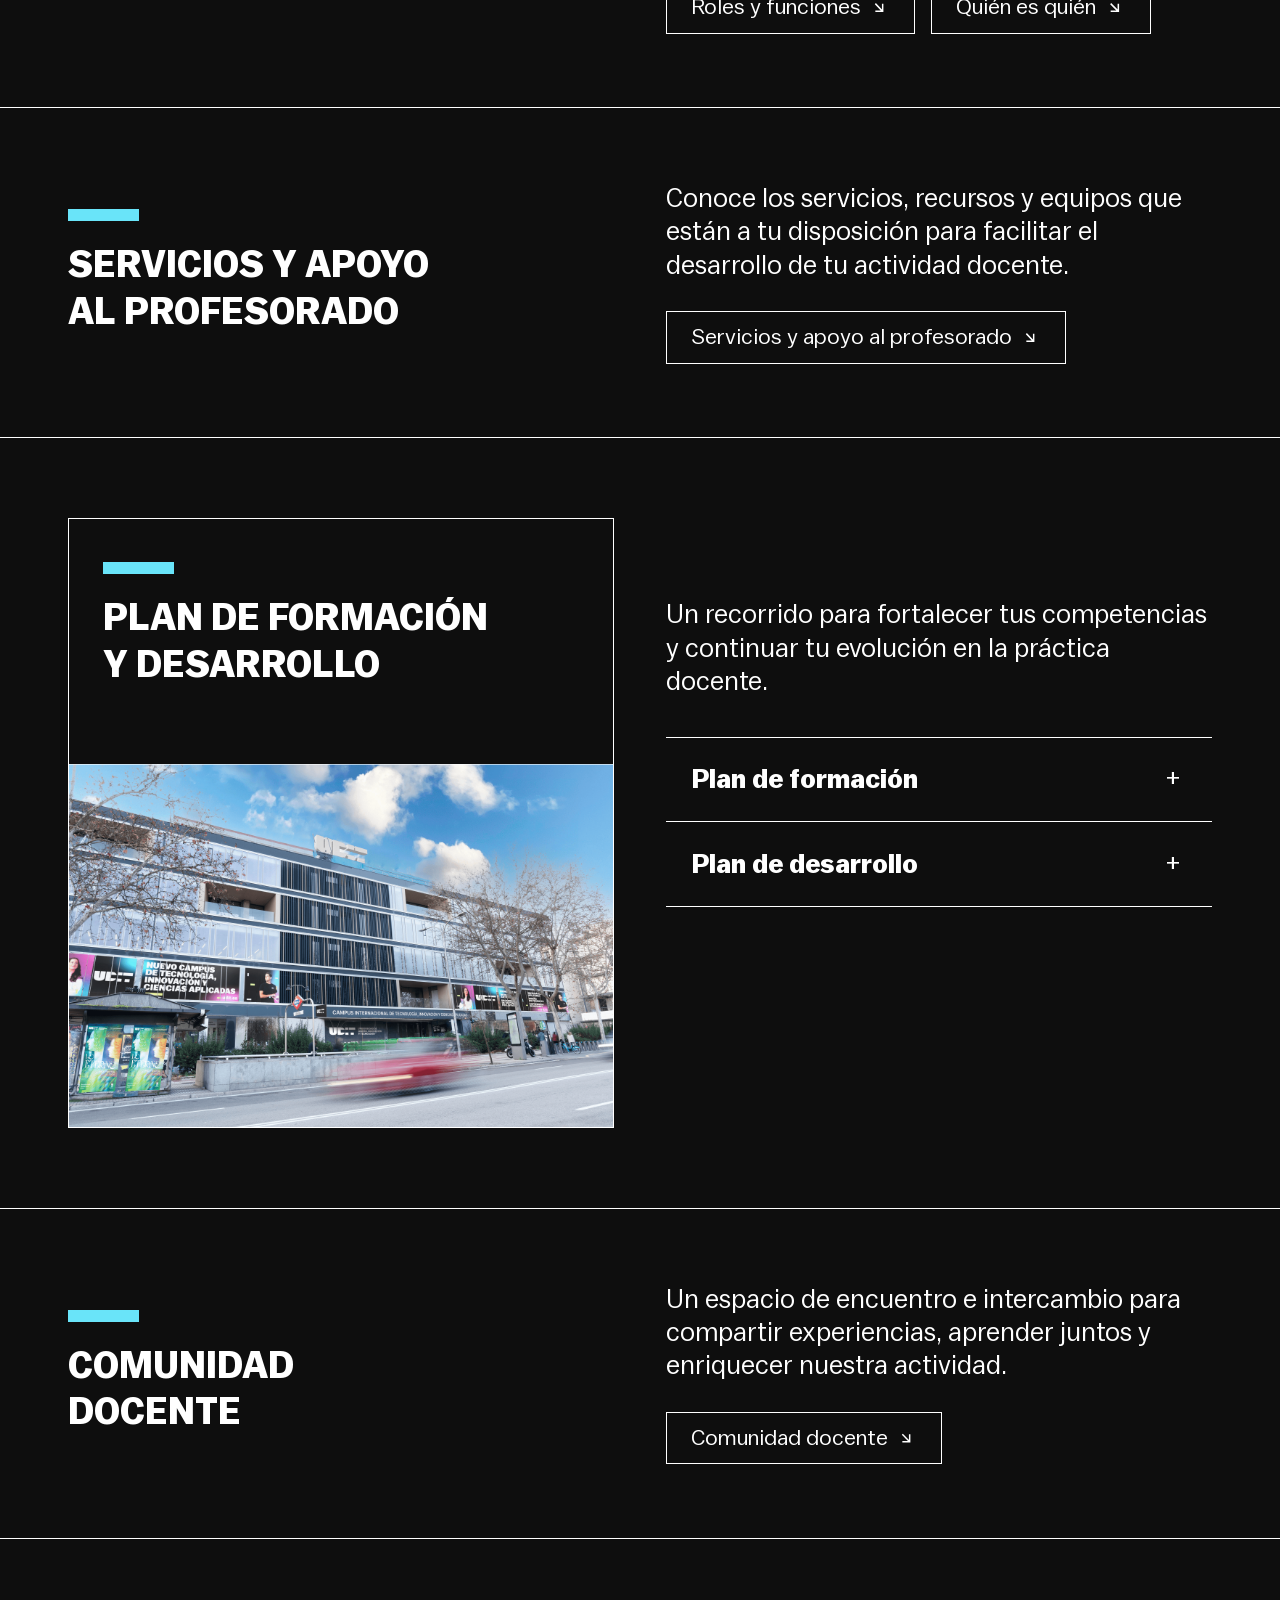
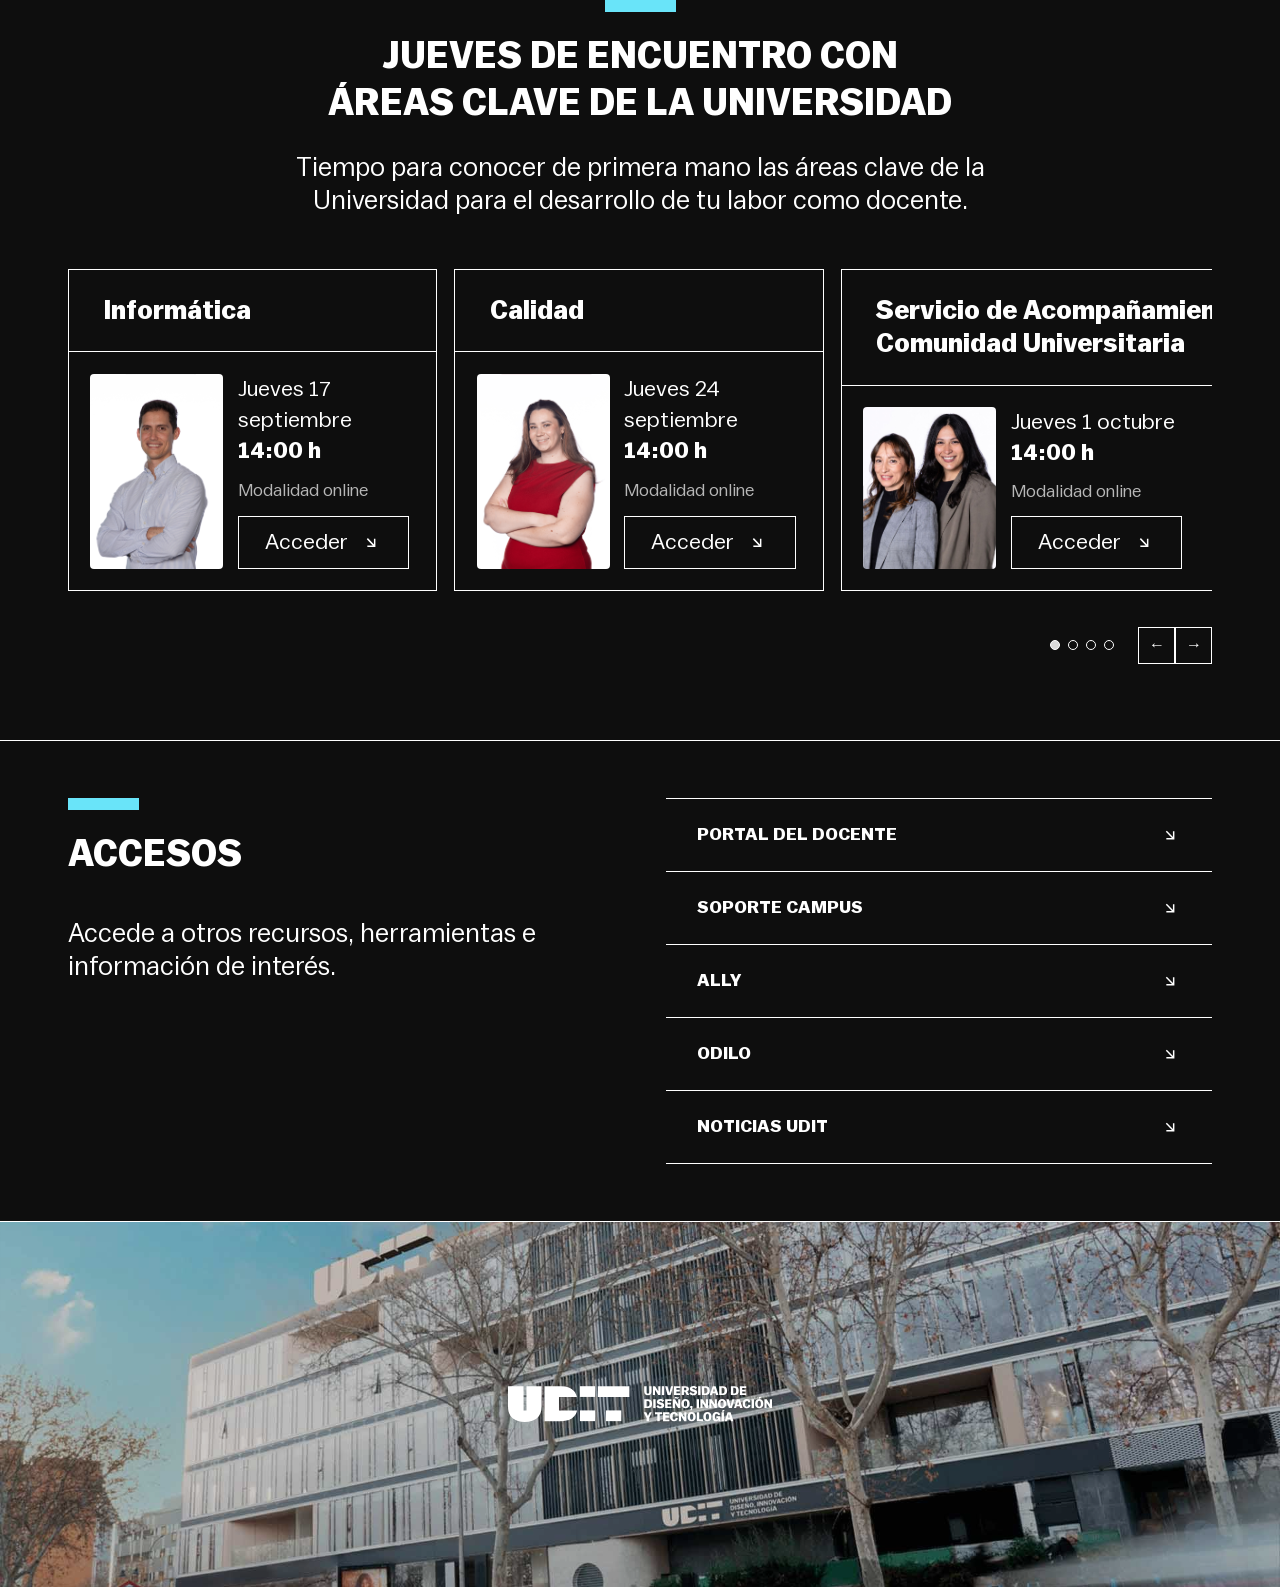
==== commit f7fcc0a8: "Cambiar texto del boton de Comunidad docente" ====
--- a/Home/index.html
+++ b/Home/index.html
@@ -320,8 +320,8 @@
         </div>
         <div class="section-row__right">
           <p class="section-text">Un espacio de encuentro e intercambio para compartir experiencias, aprender juntos y enriquecer nuestra actividad.</p>
-          <a class="btn-pdf" href="https://online.udit.es/ultra/organizations/_5850_1/outline" target="_blank" rel="noopener noreferrer" aria-label="Comunidad docente: Link">
-            Link
+          <a class="btn-pdf" href="https://online.udit.es/ultra/organizations/_5850_1/outline" target="_blank" rel="noopener noreferrer" aria-label="Comunidad docente">
+            Comunidad docente
             <img src="../Recursos/Imagenes/FlechaBlanca.svg" alt="" aria-hidden="true" class="btn-arrow" />
           </a>
         </div>
